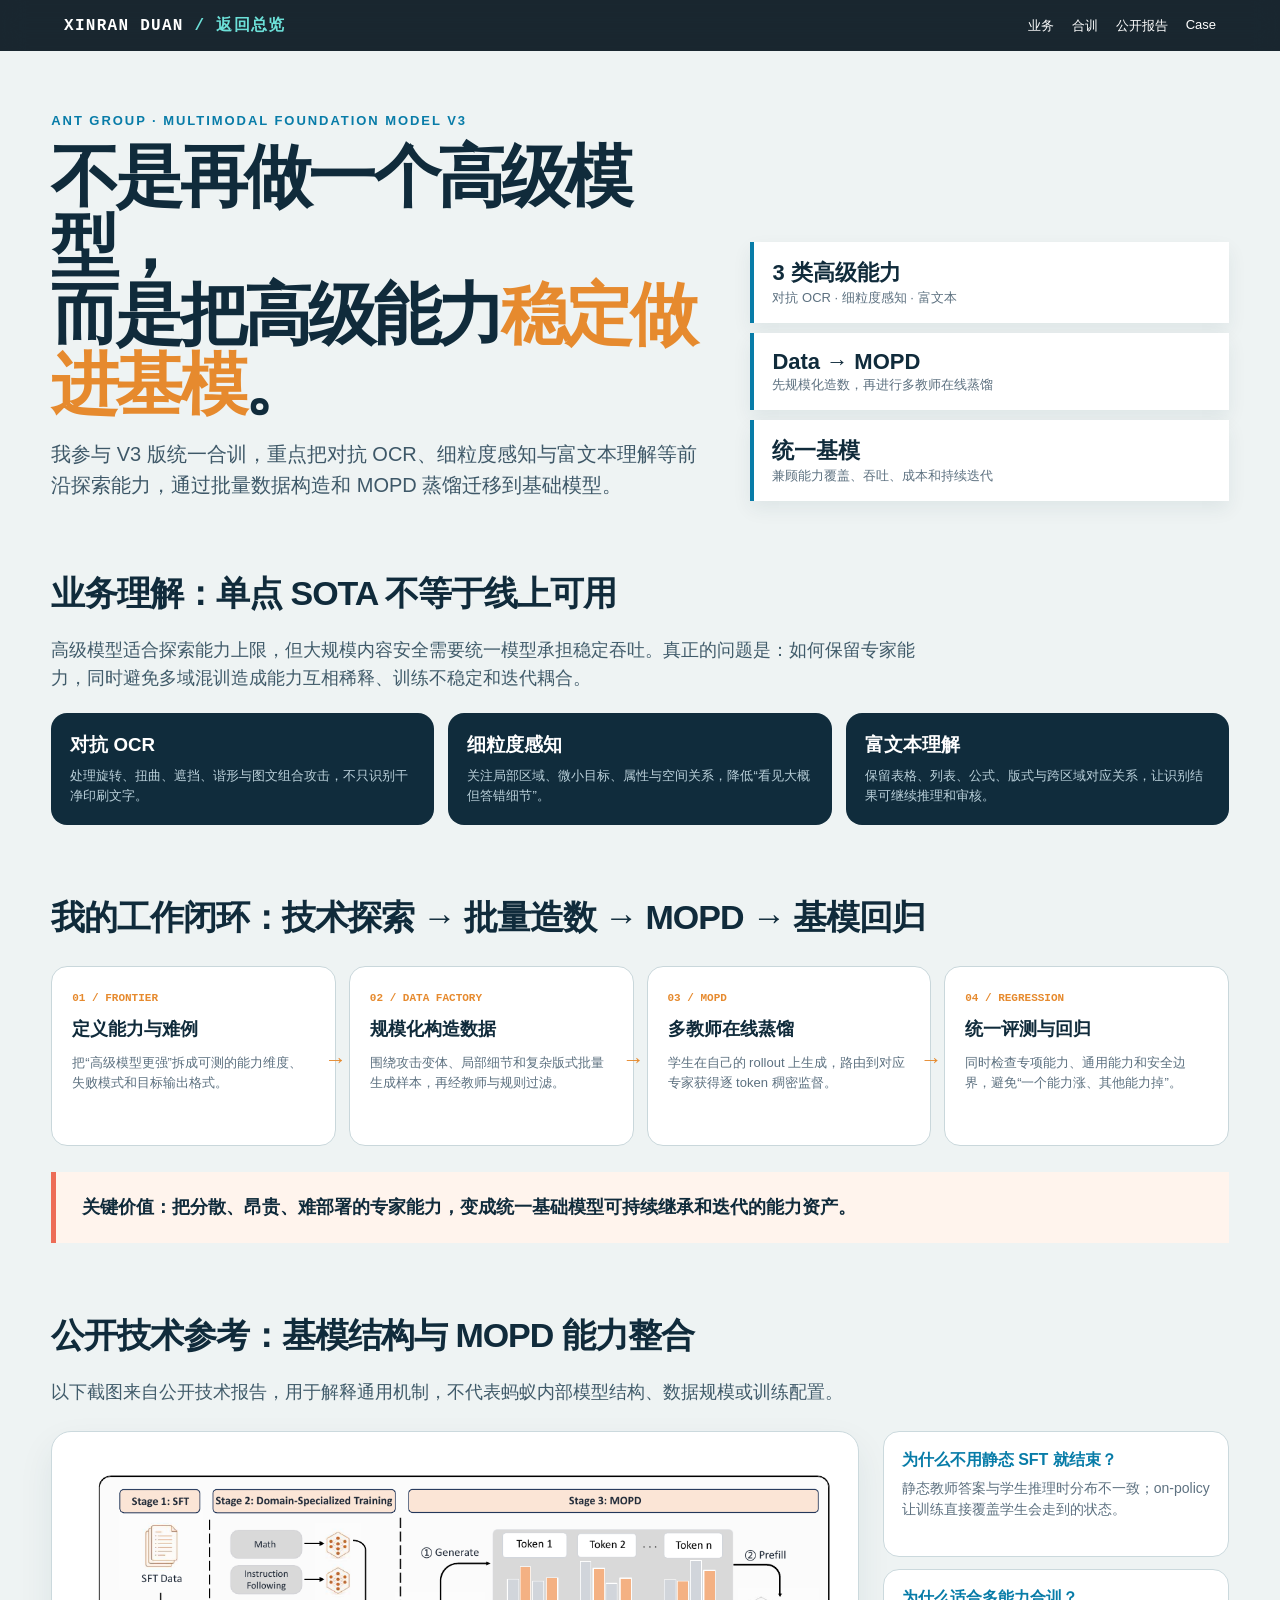
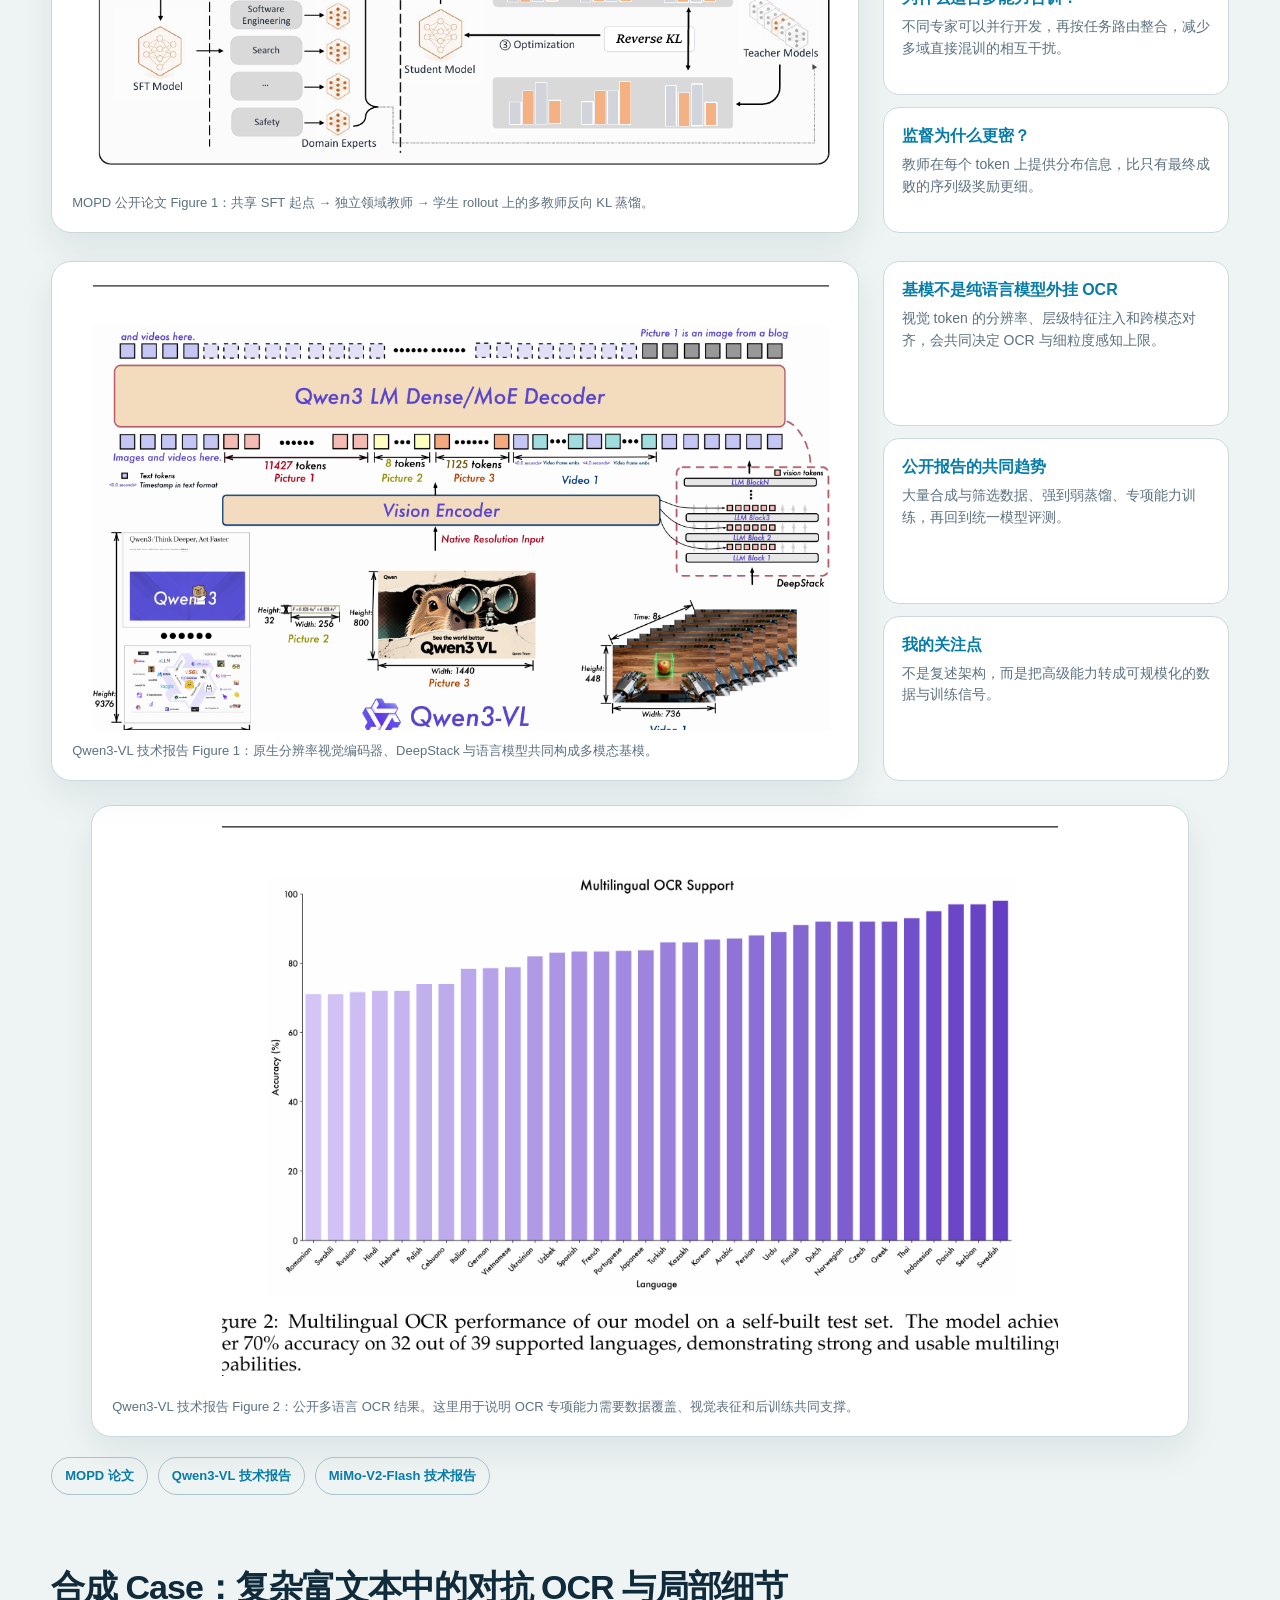
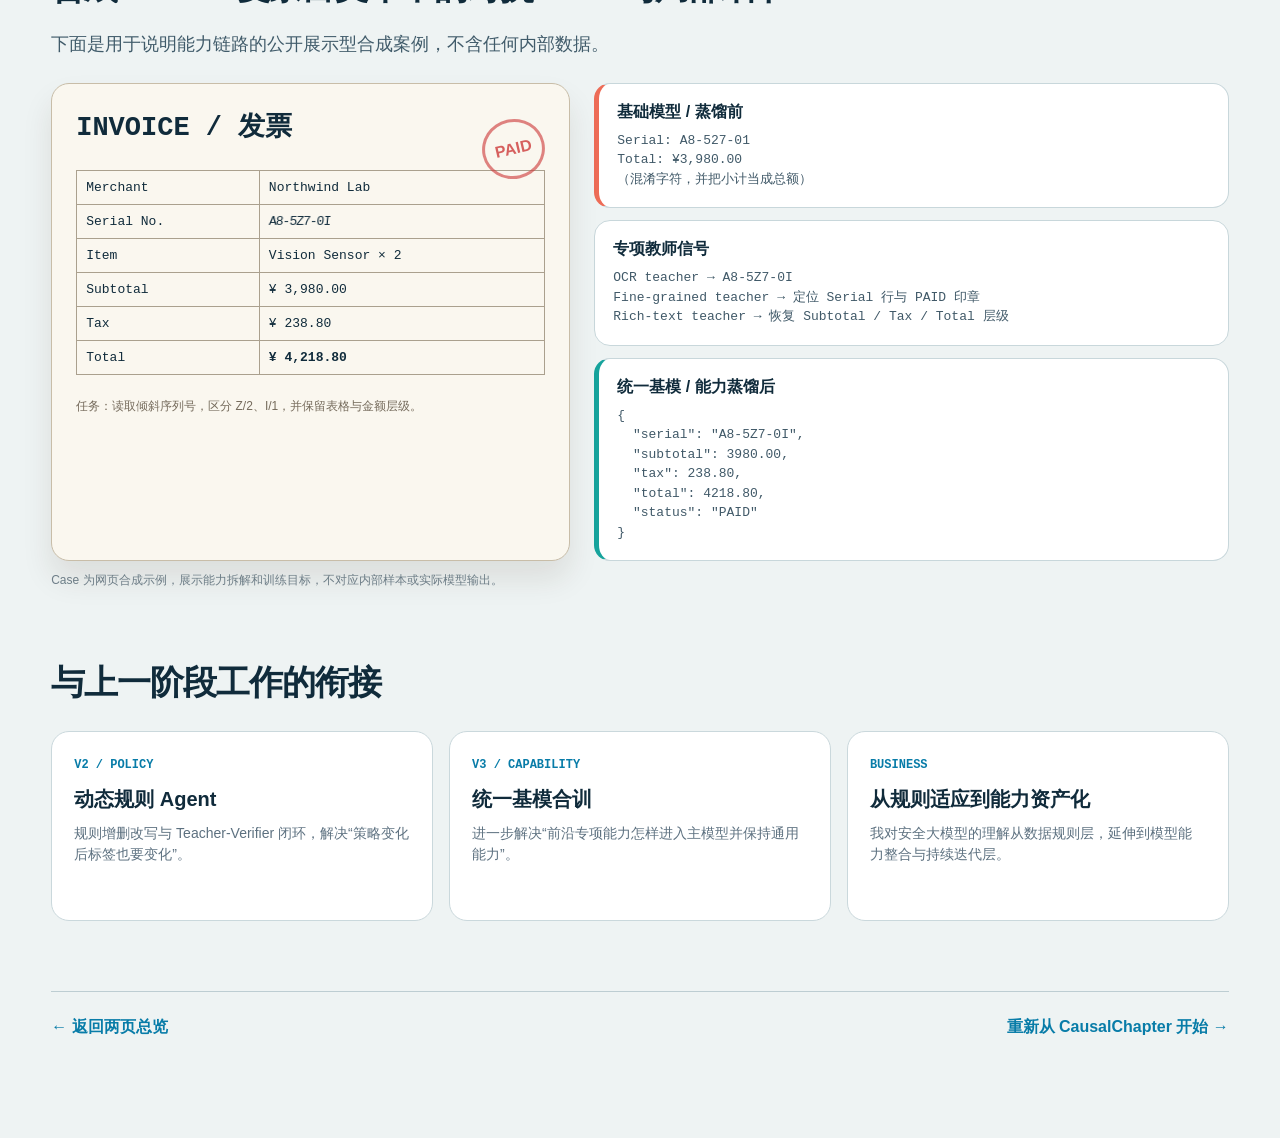
==== ant.html @ c416f7a5 "Update portfolio slides and project detail pages" ====
<!doctype html><html lang="zh-CN"><head><meta charset="utf-8"><meta name="viewport" content="width=device-width,initial-scale=1"><title>蚂蚁 V3 合训｜多模态能力蒸馏</title><meta name="description" content="蚂蚁 V3 多模态基模合训：对抗 OCR、细粒度感知和富文本能力的数据构建与 MOPD 蒸馏。"><link rel="stylesheet" href="styles.css"></head>
<body class="detail-page"><div class="progress" id="progress"></div><header class="detail-header"><a class="brand" href="index.html">XINRAN DUAN <span>/ 返回总览</span></a><nav><a href="#business">业务</a><a href="#pipeline">合训</a><a href="#reports">公开报告</a><a href="#case">Case</a></nav></header>
<main class="detail-main">
  <section class="detail-hero"><div><div class="kicker">ANT GROUP · MULTIMODAL FOUNDATION MODEL V3</div><h1>不是再做一个高级模型，<br>而是把高级能力<span style="color:var(--orange)">稳定做进基模</span>。</h1><p class="detail-lead">我参与 V3 版统一合训，重点把对抗 OCR、细粒度感知与富文本理解等前沿探索能力，通过批量数据构造和 MOPD 蒸馏迁移到基础模型。</p></div><div class="hero-facts"><div class="fact"><b>3 类高级能力</b><span>对抗 OCR · 细粒度感知 · 富文本</span></div><div class="fact"><b>Data → MOPD</b><span>先规模化造数，再进行多教师在线蒸馏</span></div><div class="fact"><b>统一基模</b><span>兼顾能力覆盖、吞吐、成本和持续迭代</span></div></div></section>
  <section class="detail-section" id="business"><h2>业务理解：单点 SOTA 不等于线上可用</h2><p class="intro">高级模型适合探索能力上限，但大规模内容安全需要统一模型承担稳定吞吐。真正的问题是：如何保留专家能力，同时避免多域混训造成能力互相稀释、训练不稳定和迭代耦合。</p><div class="capability-grid"><article class="capability"><h3>对抗 OCR</h3><p>处理旋转、扭曲、遮挡、谐形与图文组合攻击，不只识别干净印刷文字。</p></article><article class="capability"><h3>细粒度感知</h3><p>关注局部区域、微小目标、属性与空间关系，降低“看见大概但答错细节”。</p></article><article class="capability"><h3>富文本理解</h3><p>保留表格、列表、公式、版式与跨区域对应关系，让识别结果可继续推理和审核。</p></article></div></section>
  <section class="detail-section" id="pipeline"><h2>我的工作闭环：技术探索 → 批量造数 → MOPD → 基模回归</h2><div class="ant-flow"><article class="ant-stage"><span>01 / FRONTIER</span><h3>定义能力与难例</h3><p>把“高级模型更强”拆成可测的能力维度、失败模式和目标输出格式。</p></article><article class="ant-stage"><span>02 / DATA FACTORY</span><h3>规模化构造数据</h3><p>围绕攻击变体、局部细节和复杂版式批量生成样本，再经教师与规则过滤。</p></article><article class="ant-stage"><span>03 / MOPD</span><h3>多教师在线蒸馏</h3><p>学生在自己的 rollout 上生成，路由到对应专家获得逐 token 稠密监督。</p></article><article class="ant-stage"><span>04 / REGRESSION</span><h3>统一评测与回归</h3><p>同时检查专项能力、通用能力和安全边界，避免“一个能力涨、其他能力掉”。</p></article></div><div class="quote">关键价值：把分散、昂贵、难部署的专家能力，变成统一基础模型可持续继承和迭代的能力资产。</div></section>
  <section class="detail-section" id="reports"><h2>公开技术参考：基模结构与 MOPD 能力整合</h2><p class="intro">以下截图来自公开技术报告，用于解释通用机制，不代表蚂蚁内部模型结构、数据规模或训练配置。</p><div class="case-panel"><figure class="figure-panel"><img src="assets/reports/mopd-pipeline.png" alt="MOPD 三阶段能力整合流程"><figcaption>MOPD 公开论文 Figure 1：共享 SFT 起点 → 独立领域教师 → 学生 rollout 上的多教师反向 KL 蒸馏。</figcaption></figure><div class="case-notes"><div class="case-note"><b>为什么不用静态 SFT 就结束？</b><p>静态教师答案与学生推理时分布不一致；on-policy 让训练直接覆盖学生会走到的状态。</p></div><div class="case-note"><b>为什么适合多能力合训？</b><p>不同专家可以并行开发，再按任务路由整合，减少多域直接混训的相互干扰。</p></div><div class="case-note"><b>监督为什么更密？</b><p>教师在每个 token 上提供分布信息，比只有最终成败的序列级奖励更细。</p></div></div></div>
    <div class="case-panel" style="margin-top:28px"><figure class="figure-panel"><img src="assets/reports/qwen3vl-framework.png" alt="Qwen3-VL 公开技术报告框架图"><figcaption>Qwen3-VL 技术报告 Figure 1：原生分辨率视觉编码器、DeepStack 与语言模型共同构成多模态基模。</figcaption></figure><div class="case-notes"><div class="case-note"><b>基模不是纯语言模型外挂 OCR</b><p>视觉 token 的分辨率、层级特征注入和跨模态对齐，会共同决定 OCR 与细粒度感知上限。</p></div><div class="case-note"><b>公开报告的共同趋势</b><p>大量合成与筛选数据、强到弱蒸馏、专项能力训练，再回到统一模型评测。</p></div><div class="case-note"><b>我的关注点</b><p>不是复述架构，而是把高级能力转成可规模化的数据与训练信号。</p></div></div></div>
    <figure class="figure-panel"><img src="assets/reports/qwen3vl-ocr.png" alt="Qwen3-VL 多语言 OCR 公开评测图"><figcaption>Qwen3-VL 技术报告 Figure 2：公开多语言 OCR 结果。这里用于说明 OCR 专项能力需要数据覆盖、视觉表征和后训练共同支撑。</figcaption></figure>
    <div class="source-links"><a href="https://arxiv.org/abs/2606.30406" target="_blank">MOPD 论文</a><a href="https://arxiv.org/abs/2511.21631" target="_blank">Qwen3-VL 技术报告</a><a href="https://arxiv.org/abs/2601.02780" target="_blank">MiMo-V2-Flash 技术报告</a></div>
  </section>
  <section class="detail-section" id="case"><h2>合成 Case：复杂富文本中的对抗 OCR 与局部细节</h2><p class="intro">下面是用于说明能力链路的公开展示型合成案例，不含任何内部数据。</p><div class="synthetic-case"><div class="mock-doc"><div class="stamp">PAID</div><h3>INVOICE / 发票</h3><table><tr><td>Merchant</td><td>Northwind Lab</td></tr><tr><td>Serial No.</td><td><span class="adversarial-text">A8-5Z7-0I</span></td></tr><tr><td>Item</td><td>Vision Sensor × 2</td></tr><tr><td>Subtotal</td><td>¥ 3,980.00</td></tr><tr><td>Tax</td><td>¥ 238.80</td></tr><tr><td>Total</td><td><b>¥ 4,218.80</b></td></tr></table><p style="margin-top:22px;font-size:12px;color:#756b5c">任务：读取倾斜序列号，区分 Z/2、I/1，并保留表格与金额层级。</p></div><div class="case-output"><div class="output-card bad"><b>基础模型 / 蒸馏前</b><code>Serial: A8-527-01
Total: ¥3,980.00
（混淆字符，并把小计当成总额）</code></div><div class="output-card"><b>专项教师信号</b><code>OCR teacher → A8-5Z7-0I
Fine-grained teacher → 定位 Serial 行与 PAID 印章
Rich-text teacher → 恢复 Subtotal / Tax / Total 层级</code></div><div class="output-card good"><b>统一基模 / 能力蒸馏后</b><code>{
  "serial": "A8-5Z7-0I",
  "subtotal": 3980.00,
  "tax": 238.80,
  "total": 4218.80,
  "status": "PAID"
}</code></div></div></div><p class="disclaimer">Case 为网页合成示例，展示能力拆解和训练目标，不对应内部样本或实际模型输出。</p></section>
  <section class="detail-section"><h2>与上一阶段工作的衔接</h2><div class="logic-grid"><article class="logic-card"><span>V2 / POLICY</span><h3>动态规则 Agent</h3><p>规则增删改写与 Teacher-Verifier 闭环，解决“策略变化后标签也要变化”。</p></article><article class="logic-card"><span>V3 / CAPABILITY</span><h3>统一基模合训</h3><p>进一步解决“前沿专项能力怎样进入主模型并保持通用能力”。</p></article><article class="logic-card"><span>BUSINESS</span><h3>从规则适应到能力资产化</h3><p>我对安全大模型的理解从数据规则层，延伸到模型能力整合与持续迭代层。</p></article></div></section>
  <div class="next-page"><a href="index.html#work">← 返回两页总览</a><a href="emnlp.html">重新从 CausalChapter 开始 →</a></div>
</main><script src="site.js"></script></body></html>
---- styles.css ----
:root{--bg:#07151f;--paper:#f6f8f7;--ink:#102b3b;--muted:#5d7180;--line:#ccd8dc;--blue:#087ca8;--teal:#16a39c;--orange:#e68a2e;--coral:#ed6c57;--shadow:0 28px 80px rgba(0,22,34,.24);--ease:cubic-bezier(.2,.75,.2,1)}
*{box-sizing:border-box}html{scroll-behavior:smooth}body{margin:0;background:var(--bg);color:var(--ink);font-family:Inter,"PingFang SC","Microsoft YaHei",Arial,sans-serif}a{color:inherit;text-decoration:none}p{margin:0;line-height:1.55}b,strong{font-weight:800}.progress{position:fixed;left:0;top:0;height:4px;background:linear-gradient(90deg,var(--blue),#5fe3d9);z-index:50;width:0}.quick-nav{position:fixed;right:20px;top:50%;transform:translateY(-50%);z-index:20;display:grid;gap:8px}.quick-nav a{display:grid;place-items:center;width:34px;height:34px;border-radius:50%;background:#123446;color:#a9c4d0;font:700 11px ui-monospace,monospace}.quick-nav a:hover{background:var(--teal);color:white}
.overview-slide{min-height:100vh;display:grid;place-items:center;padding:3vh 3vw;scroll-snap-align:start;background:linear-gradient(135deg,#edf3f4,#f8faf9)}.overview-page{scroll-snap-type:y mandatory}.overview-slide:nth-child(2){background:linear-gradient(135deg,#f8faf9,#eaf2f3)}.frame{position:relative;width:min(94vw,1560px);min-height:min(92vh,900px);background:rgba(255,255,255,.93);border:1px solid #c8d6da;border-radius:26px;box-shadow:var(--shadow);padding:clamp(28px,3.5vw,58px);overflow:hidden}.frame::after{content:"";position:absolute;inset:0;pointer-events:none;background-image:linear-gradient(rgba(8,124,168,.028) 1px,transparent 1px),linear-gradient(90deg,rgba(8,124,168,.028) 1px,transparent 1px);background-size:30px 30px}.frame>*{position:relative;z-index:1}.topbar{display:flex;align-items:flex-start;justify-content:space-between;gap:24px}.brand{font:850 16px ui-monospace,monospace;letter-spacing:.08em}.brand span{color:var(--blue)}.toplinks{display:flex;gap:22px;font-weight:750;color:var(--muted)}.toplinks a:hover{color:var(--coral)}.kicker{color:var(--blue);font-weight:850;font-size:13px;letter-spacing:.15em}.profile-grid{display:grid;grid-template-columns:1fr 330px;gap:62px;align-items:center;margin-top:34px}.profile-main h1{font-size:clamp(48px,5.1vw,82px);line-height:1.02;letter-spacing:-.055em;margin:13px 0 18px}.profile-main h1 span{color:var(--blue)}.hero-copy{max-width:940px;color:#385569;font-size:clamp(17px,1.3vw,22px)}.identity-card{display:grid;grid-template-columns:128px 1fr;gap:20px;align-items:center;padding:18px;border:1px solid #b9ccd4;border-radius:22px;background:rgba(241,247,247,.8);transition:.3s var(--ease)}.identity-card:hover{transform:translateY(-7px);box-shadow:0 20px 36px rgba(12,60,80,.13)}.identity-card img{width:128px;height:156px;object-fit:cover;border-radius:16px}.identity-card h2{font-size:27px;margin:0 0 8px}.identity-card p{color:#486273}.status{display:inline-block;margin-top:12px;color:var(--blue);font-size:13px;font-weight:800}.metric-strip{display:flex;gap:14px;margin-top:25px}.metric-strip div{min-width:180px;padding:12px 16px;border-left:4px solid var(--blue);background:#edf5f6}.metric-strip strong{display:block;font-size:19px}.metric-strip span{font-size:12px;color:var(--muted)}
.resume-grid{display:grid;grid-template-columns:.8fr 1.2fr;gap:34px;margin-top:30px}.resume-block{border-top:1px solid var(--line);padding-top:15px}.section-label{color:var(--blue);font-size:13px;font-weight:850;letter-spacing:.12em;margin-bottom:10px}.edu-row{display:grid;grid-template-columns:1.1fr 1.7fr auto;gap:10px;padding:8px 0;border-bottom:1px solid #e2e9eb;font-size:14px}.edu-row span{color:var(--muted)}.edu-row time{color:#71848f}.focus-tags{display:flex;flex-wrap:wrap;gap:7px;margin-top:12px}.focus-tags span{font-size:12px;font-weight:750;border:1px solid #b9cdd3;border-radius:999px;padding:6px 9px;color:#365a6c}.timeline{display:grid;grid-template-columns:repeat(4,1fr);gap:10px}.timeline article{position:relative;padding:13px;border:1px solid #d4dfe2;border-radius:14px;background:#fafcfc;transition:.28s var(--ease)}.timeline article:hover,.timeline article.active{transform:translateY(-5px);border-color:var(--teal);box-shadow:0 12px 24px rgba(18,74,88,.1)}.timeline time{display:block;color:var(--blue);font:750 11px ui-monospace,monospace;margin-bottom:7px}.timeline b{display:block;font-size:14px;margin-bottom:6px}.timeline p{font-size:12px;color:var(--muted)}.slide-tip{position:absolute;bottom:20px;right:34px;color:#71848f;font-size:12px}.page-title{font-size:clamp(32px,3vw,50px);margin:8px 0 0;letter-spacing:-.04em}.page-no{font:800 13px ui-monospace,monospace;color:#7b8d97}
.project-gateway{display:grid;grid-template-columns:repeat(3,1fr);gap:18px;margin-top:25px}.gateway-card{min-height:390px;border:1px solid #bdcdd3;border-radius:20px;padding:22px;background:rgba(250,252,252,.88);position:relative;transition:.3s var(--ease);overflow:hidden}.gateway-card::before{content:"";position:absolute;left:0;top:0;width:100%;height:6px;background:var(--blue)}.gateway-card.iclr::before{background:var(--teal)}.gateway-card.ant::before{background:var(--orange)}.gateway-card:hover{transform:translateY(-9px);box-shadow:0 20px 40px rgba(14,57,76,.15);background:white}.gateway-top{display:flex;justify-content:space-between;gap:15px;font-size:12px;color:var(--muted)}.gateway-top strong{color:var(--blue)}.gateway-card h3{font-size:26px;line-height:1.12;margin:24px 0 17px}.gateway-card dl{margin:0}.gateway-card dt{float:left;width:70px;font-weight:850;color:var(--blue);font-size:13px}.gateway-card dd{margin:0 0 13px 76px;font-size:14px;line-height:1.48;color:#405969}.gateway-card dd b{color:var(--ink)}.open-detail{position:absolute;left:22px;bottom:20px;font-size:13px;font-weight:800;color:var(--coral)}.resume-bottom{display:grid;grid-template-columns:1.2fr .8fr;gap:28px;margin-top:21px;padding-top:15px;border-top:1px solid var(--line)}.paper-rows{display:grid;grid-template-columns:1fr 1fr;gap:6px 16px}.paper-rows a,.paper-rows>span{display:flex;gap:9px;font-size:12px;padding-bottom:5px;border-bottom:1px solid #e2e8ea}.paper-rows b{color:var(--blue);white-space:nowrap}.paper-rows span{color:var(--muted)}.compact-line{font-size:12px;color:var(--muted);margin-bottom:7px}.compact-line b{color:var(--ink);display:inline-block;width:42px}
.detail-page{background:#eef3f3}.detail-header{position:sticky;top:0;z-index:30;display:flex;justify-content:space-between;align-items:center;padding:15px 5vw;background:rgba(7,21,31,.92);backdrop-filter:blur(12px);color:white}.detail-header .brand span{color:#6ce0d8}.detail-header nav{display:flex;gap:18px;font-size:13px}.detail-header nav a:hover{color:#6ce0d8}.detail-main{width:min(1180px,92vw);margin:0 auto;padding:62px 0 100px}.detail-hero{display:grid;grid-template-columns:1.15fr .85fr;gap:52px;align-items:end}.detail-hero h1{font-size:clamp(43px,5.3vw,76px);line-height:1.02;letter-spacing:-.055em;margin:14px 0 20px}.detail-lead{font-size:20px;color:#3e5868}.hero-facts{display:grid;gap:10px}.fact{padding:16px 18px;border-left:4px solid var(--blue);background:white;box-shadow:0 8px 18px rgba(20,61,76,.07)}.fact b{display:block;font-size:22px}.fact span{font-size:13px;color:var(--muted)}.detail-section{margin-top:70px}.detail-section h2{font-size:34px;letter-spacing:-.03em;margin:0 0 20px}.detail-section>.intro{font-size:18px;color:#405b6a;max-width:880px}.logic-grid{display:grid;grid-template-columns:repeat(3,1fr);gap:16px;margin-top:25px}.logic-card{background:white;border:1px solid #cad8dc;border-radius:18px;padding:22px;min-height:190px}.logic-card span{font:800 12px ui-monospace,monospace;color:var(--blue)}.logic-card h3{font-size:20px;margin:14px 0 10px}.logic-card p{font-size:14px;color:var(--muted)}.figure-panel{margin-top:24px;background:white;border:1px solid #cbd9dd;border-radius:20px;padding:20px;box-shadow:0 15px 35px rgba(15,58,75,.08)}.figure-panel img{display:block;width:100%;max-height:560px;object-fit:contain}.figure-panel figcaption{margin-top:12px;font-size:13px;color:var(--muted)}.case-panel{display:grid;grid-template-columns:1.4fr .6fr;gap:24px;margin-top:24px}.case-panel .figure-panel{margin:0}.case-notes{display:grid;gap:12px}.case-note{padding:18px;border-radius:16px;background:white;border:1px solid #cbd9dd}.case-note b{display:block;margin-bottom:7px;color:var(--blue)}.case-note p{font-size:14px;color:var(--muted)}.quote{margin-top:26px;padding:22px 26px;border-left:5px solid var(--coral);background:#fff4ed;font-size:18px;font-weight:750;line-height:1.5}.source-links{display:flex;flex-wrap:wrap;gap:10px;margin-top:20px}.source-links a{padding:9px 13px;border:1px solid #a9c2cc;border-radius:999px;color:var(--blue);font-size:13px;font-weight:800}.source-links a:hover{background:var(--blue);color:white}.next-page{display:flex;justify-content:space-between;gap:20px;margin-top:70px;padding-top:25px;border-top:1px solid #bdcdd2;font-weight:800;color:var(--blue)}
.ant-flow{display:grid;grid-template-columns:repeat(4,1fr);gap:13px;margin-top:25px}.ant-stage{position:relative;padding:20px;background:white;border:1px solid #c9d7db;border-radius:16px;min-height:180px}.ant-stage:not(:last-child)::after{content:"→";position:absolute;right:-12px;top:45%;z-index:2;color:var(--orange);font-size:22px}.ant-stage span{font:800 11px ui-monospace,monospace;color:var(--orange)}.ant-stage h3{font-size:18px;margin:12px 0}.ant-stage p{font-size:13px;color:var(--muted)}.capability-grid{display:grid;grid-template-columns:repeat(3,1fr);gap:14px;margin-top:20px}.capability{padding:19px;border-radius:16px;background:#102c3c;color:white}.capability h3{margin:0 0 8px}.capability p{font-size:13px;color:#bad0da}.synthetic-case{display:grid;grid-template-columns:.9fr 1.1fr;gap:24px;margin-top:24px}.mock-doc{background:#faf7ef;border:1px solid #c8bda8;border-radius:18px;padding:24px;min-height:360px;position:relative;box-shadow:0 18px 30px rgba(59,43,24,.1)}.mock-doc .stamp{position:absolute;right:24px;top:35px;border:3px solid rgba(205,58,58,.62);color:rgba(205,58,58,.8);border-radius:50%;padding:18px 10px;transform:rotate(-13deg);font-weight:900}.mock-doc h3{font:900 27px ui-monospace,monospace;margin:0 0 26px}.mock-doc table{width:100%;border-collapse:collapse;font:13px ui-monospace,monospace}.mock-doc td{border:1px solid #aaa08e;padding:9px}.adversarial-text{display:inline-block;letter-spacing:-1px;filter:blur(.25px);transform:skew(-6deg)}.case-output{display:grid;gap:12px}.output-card{padding:18px;border-radius:16px;background:white;border:1px solid #c8d7db}.output-card.bad{border-left:5px solid var(--coral)}.output-card.good{border-left:5px solid var(--teal)}.output-card b{display:block;margin-bottom:8px}.output-card code{display:block;white-space:pre-wrap;color:#405968;font:13px/1.5 ui-monospace,monospace}.disclaimer{font-size:12px;color:#70828d;margin-top:10px}
@media(max-width:1000px){.overview-page{scroll-snap-type:none}.overview-slide{padding:16px}.frame{min-height:auto}.profile-grid,.resume-grid,.resume-bottom,.detail-hero,.case-panel,.synthetic-case{grid-template-columns:1fr}.identity-card{display:none}.timeline,.project-gateway,.logic-grid,.ant-flow,.capability-grid{grid-template-columns:1fr 1fr}.gateway-card{min-height:360px}.slide-tip,.quick-nav{display:none}.detail-main{padding-top:40px}}
@media(max-width:650px){.frame{padding:24px;border-radius:16px}.profile-main h1{font-size:44px}.metric-strip{display:grid}.metric-strip div{min-width:0}.edu-row{grid-template-columns:1fr}.timeline,.project-gateway,.logic-grid,.ant-flow,.capability-grid,.paper-rows{grid-template-columns:1fr}.toplinks{display:none}.gateway-card{min-height:400px}.detail-header nav{display:none}.detail-main{width:90vw}.ant-stage:not(:last-child)::after{display:none}}
@media(prefers-reduced-motion:reduce){*{scroll-behavior:auto!important;transition:none!important}}
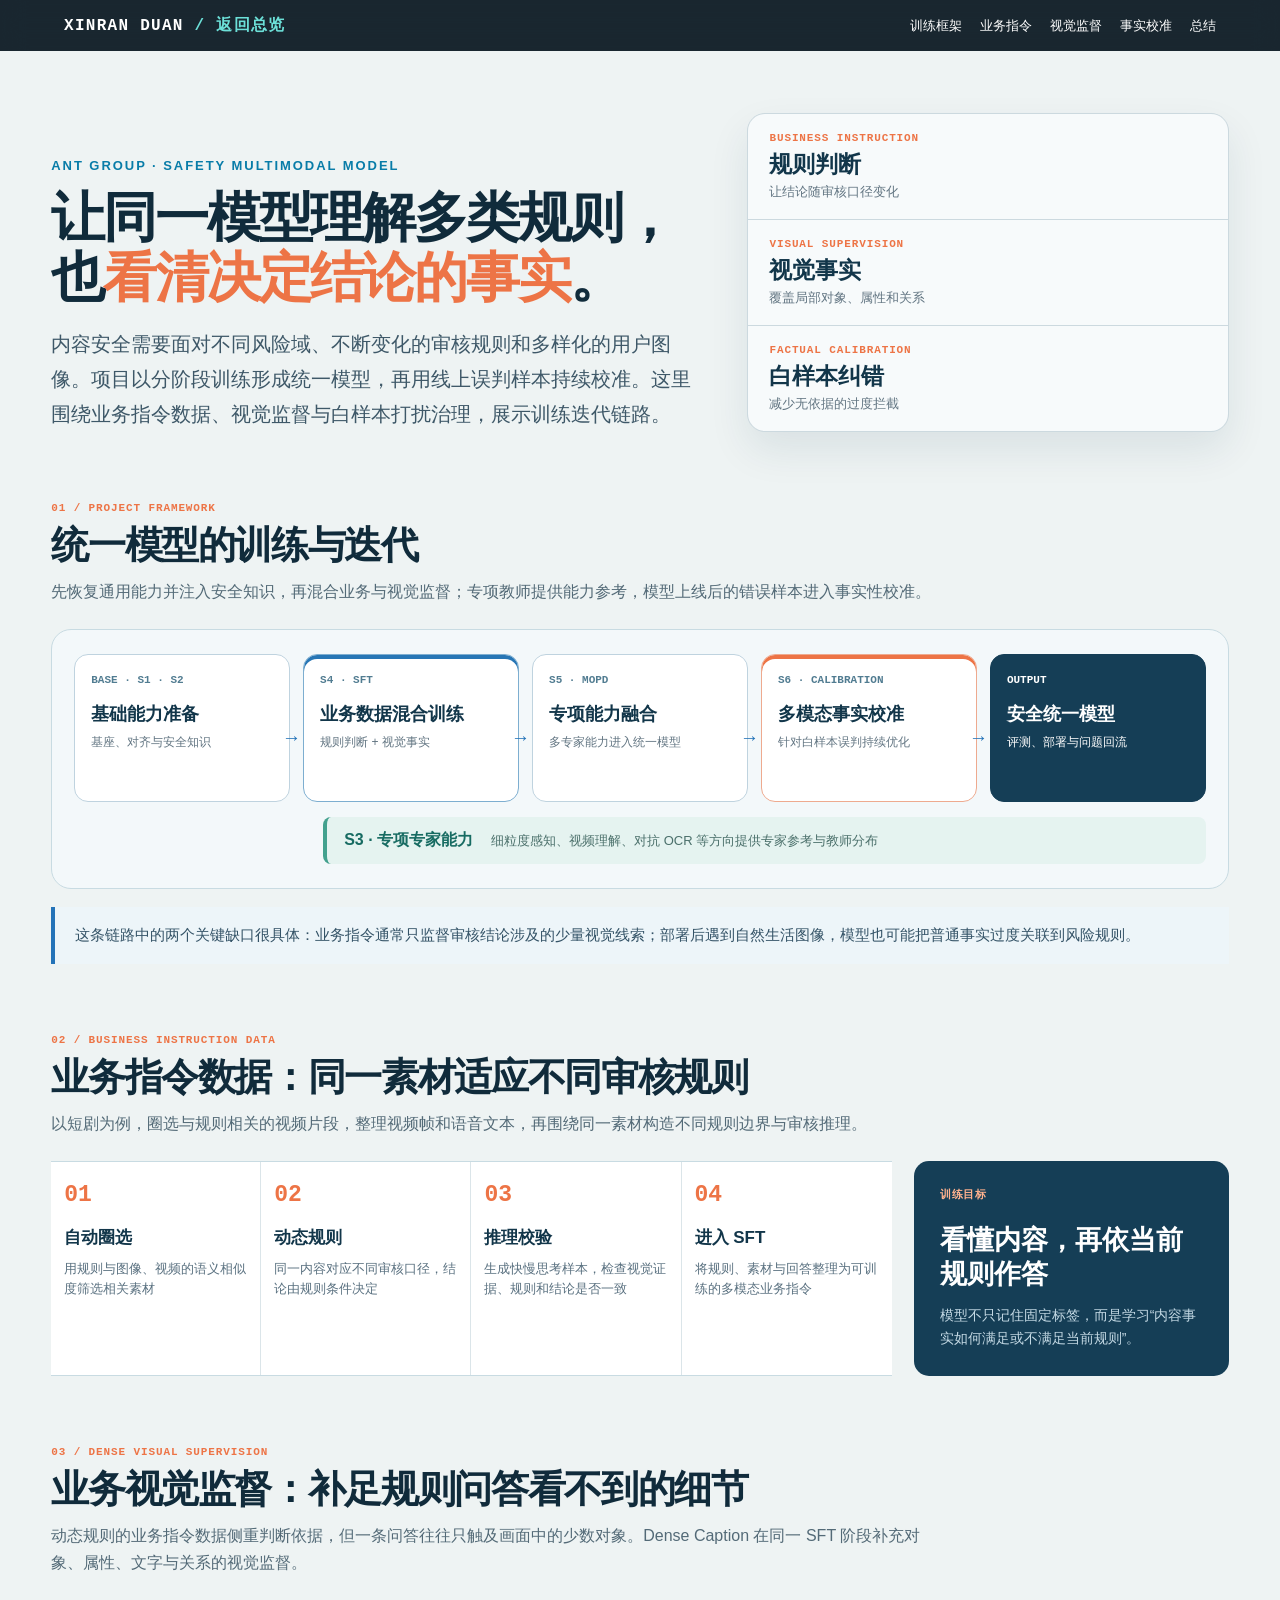
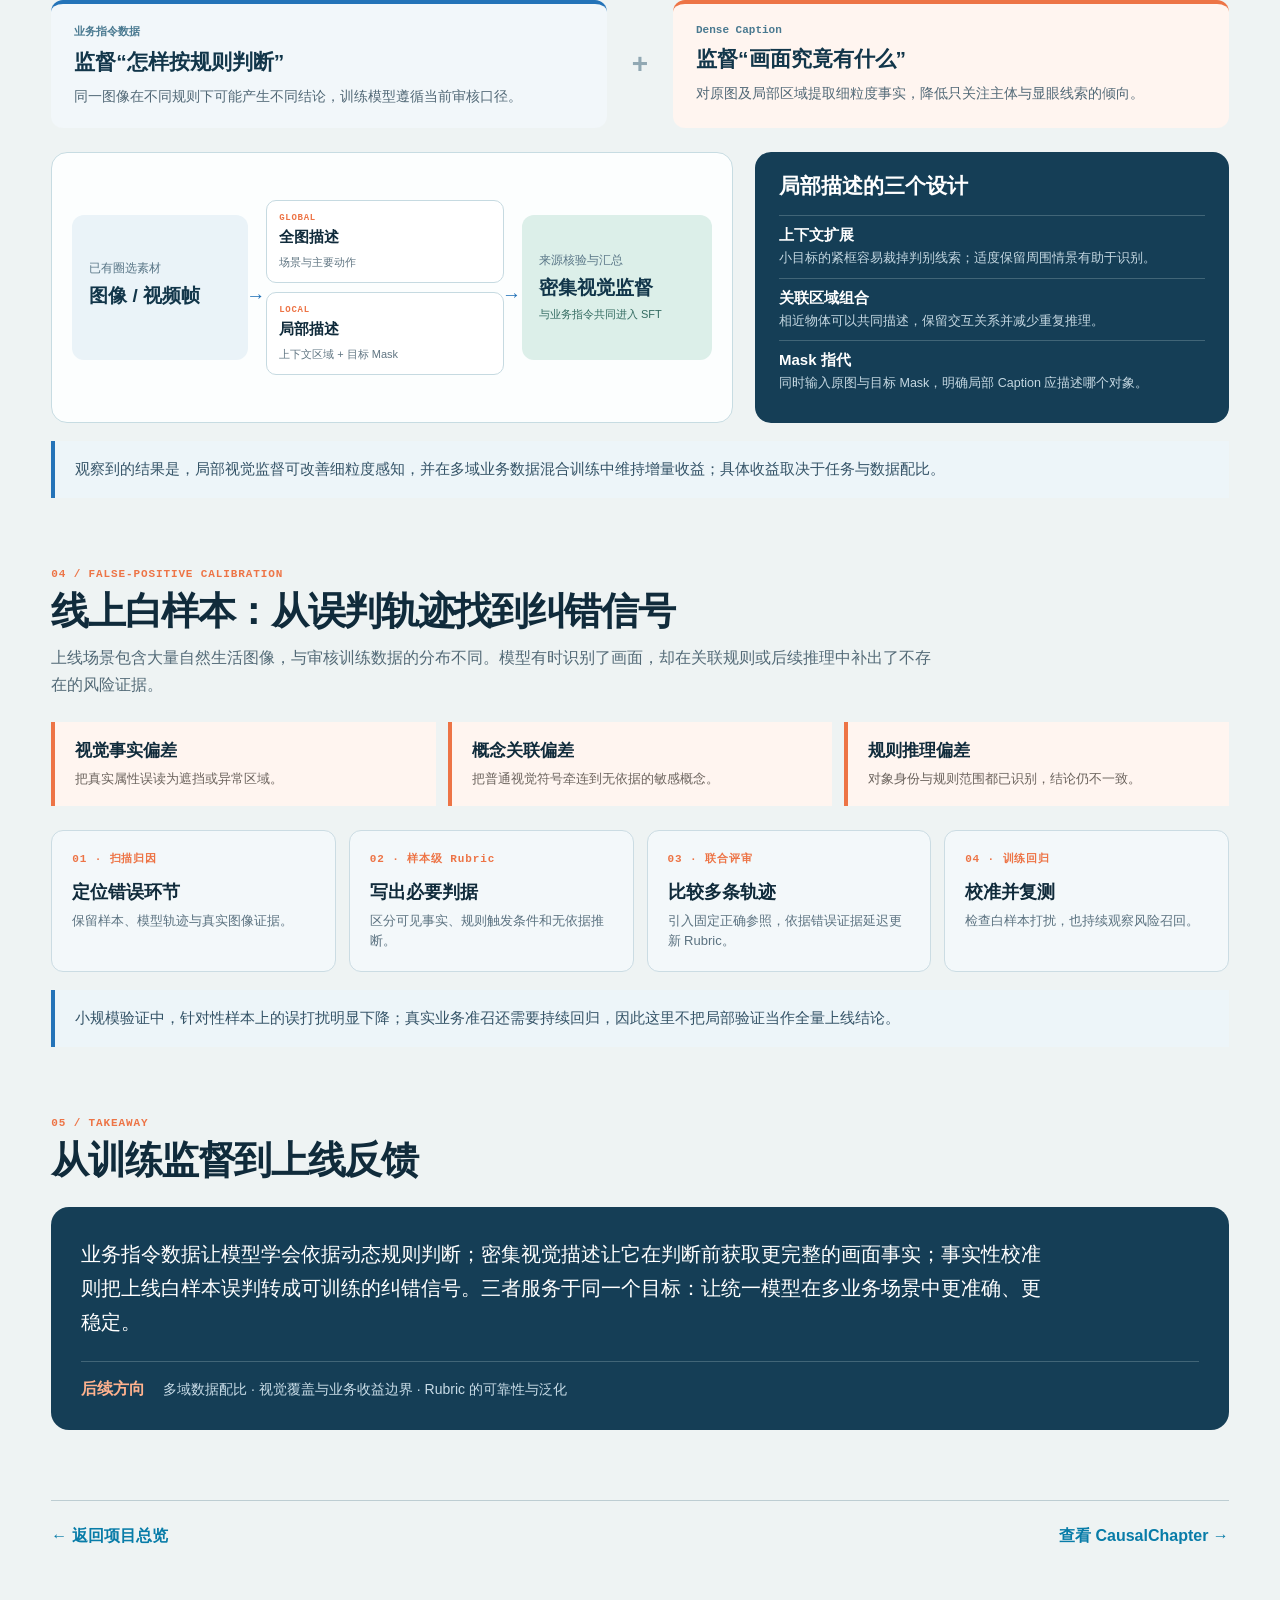
==== commit bb4bbf1f: "Refresh safety multimodal project showcase" ====
--- a/ant.html
+++ b/ant.html
@@ -1,25 +1,41 @@
-<!doctype html><html lang="zh-CN"><head><meta charset="utf-8"><meta name="viewport" content="width=device-width,initial-scale=1"><title>蚂蚁 V3 合训｜多模态能力蒸馏</title><meta name="description" content="蚂蚁 V3 多模态基模合训：对抗 OCR、细粒度感知和富文本能力的数据构建与 MOPD 蒸馏。"><link rel="stylesheet" href="styles.css"></head>
-<body class="detail-page"><div class="progress" id="progress"></div><header class="detail-header"><a class="brand" href="index.html">XINRAN DUAN <span>/ 返回总览</span></a><nav><a href="#business">业务</a><a href="#pipeline">合训</a><a href="#reports">公开报告</a><a href="#case">Case</a></nav></header>
-<main class="detail-main">
-  <section class="detail-hero"><div><div class="kicker">ANT GROUP · MULTIMODAL FOUNDATION MODEL V3</div><h1>不是再做一个高级模型，<br>而是把高级能力<span style="color:var(--orange)">稳定做进基模</span>。</h1><p class="detail-lead">我参与 V3 版统一合训，重点把对抗 OCR、细粒度感知与富文本理解等前沿探索能力，通过批量数据构造和 MOPD 蒸馏迁移到基础模型。</p></div><div class="hero-facts"><div class="fact"><b>3 类高级能力</b><span>对抗 OCR · 细粒度感知 · 富文本</span></div><div class="fact"><b>Data → MOPD</b><span>先规模化造数，再进行多教师在线蒸馏</span></div><div class="fact"><b>统一基模</b><span>兼顾能力覆盖、吞吐、成本和持续迭代</span></div></div></section>
-  <section class="detail-section" id="business"><h2>业务理解：单点 SOTA 不等于线上可用</h2><p class="intro">高级模型适合探索能力上限，但大规模内容安全需要统一模型承担稳定吞吐。真正的问题是：如何保留专家能力，同时避免多域混训造成能力互相稀释、训练不稳定和迭代耦合。</p><div class="capability-grid"><article class="capability"><h3>对抗 OCR</h3><p>处理旋转、扭曲、遮挡、谐形与图文组合攻击，不只识别干净印刷文字。</p></article><article class="capability"><h3>细粒度感知</h3><p>关注局部区域、微小目标、属性与空间关系，降低“看见大概但答错细节”。</p></article><article class="capability"><h3>富文本理解</h3><p>保留表格、列表、公式、版式与跨区域对应关系，让识别结果可继续推理和审核。</p></article></div></section>
-  <section class="detail-section" id="pipeline"><h2>我的工作闭环：技术探索 → 批量造数 → MOPD → 基模回归</h2><div class="ant-flow"><article class="ant-stage"><span>01 / FRONTIER</span><h3>定义能力与难例</h3><p>把“高级模型更强”拆成可测的能力维度、失败模式和目标输出格式。</p></article><article class="ant-stage"><span>02 / DATA FACTORY</span><h3>规模化构造数据</h3><p>围绕攻击变体、局部细节和复杂版式批量生成样本，再经教师与规则过滤。</p></article><article class="ant-stage"><span>03 / MOPD</span><h3>多教师在线蒸馏</h3><p>学生在自己的 rollout 上生成，路由到对应专家获得逐 token 稠密监督。</p></article><article class="ant-stage"><span>04 / REGRESSION</span><h3>统一评测与回归</h3><p>同时检查专项能力、通用能力和安全边界，避免“一个能力涨、其他能力掉”。</p></article></div><div class="quote">关键价值：把分散、昂贵、难部署的专家能力，变成统一基础模型可持续继承和迭代的能力资产。</div></section>
-  <section class="detail-section" id="reports"><h2>公开技术参考：基模结构与 MOPD 能力整合</h2><p class="intro">以下截图来自公开技术报告，用于解释通用机制，不代表蚂蚁内部模型结构、数据规模或训练配置。</p><div class="case-panel"><figure class="figure-panel"><img src="assets/reports/mopd-pipeline.png" alt="MOPD 三阶段能力整合流程"><figcaption>MOPD 公开论文 Figure 1：共享 SFT 起点 → 独立领域教师 → 学生 rollout 上的多教师反向 KL 蒸馏。</figcaption></figure><div class="case-notes"><div class="case-note"><b>为什么不用静态 SFT 就结束？</b><p>静态教师答案与学生推理时分布不一致；on-policy 让训练直接覆盖学生会走到的状态。</p></div><div class="case-note"><b>为什么适合多能力合训？</b><p>不同专家可以并行开发，再按任务路由整合，减少多域直接混训的相互干扰。</p></div><div class="case-note"><b>监督为什么更密？</b><p>教师在每个 token 上提供分布信息，比只有最终成败的序列级奖励更细。</p></div></div></div>
-    <div class="case-panel" style="margin-top:28px"><figure class="figure-panel"><img src="assets/reports/qwen3vl-framework.png" alt="Qwen3-VL 公开技术报告框架图"><figcaption>Qwen3-VL 技术报告 Figure 1：原生分辨率视觉编码器、DeepStack 与语言模型共同构成多模态基模。</figcaption></figure><div class="case-notes"><div class="case-note"><b>基模不是纯语言模型外挂 OCR</b><p>视觉 token 的分辨率、层级特征注入和跨模态对齐，会共同决定 OCR 与细粒度感知上限。</p></div><div class="case-note"><b>公开报告的共同趋势</b><p>大量合成与筛选数据、强到弱蒸馏、专项能力训练，再回到统一模型评测。</p></div><div class="case-note"><b>我的关注点</b><p>不是复述架构，而是把高级能力转成可规模化的数据与训练信号。</p></div></div></div>
-    <figure class="figure-panel"><img src="assets/reports/qwen3vl-ocr.png" alt="Qwen3-VL 多语言 OCR 公开评测图"><figcaption>Qwen3-VL 技术报告 Figure 2：公开多语言 OCR 结果。这里用于说明 OCR 专项能力需要数据覆盖、视觉表征和后训练共同支撑。</figcaption></figure>
-    <div class="source-links"><a href="https://arxiv.org/abs/2606.30406" target="_blank">MOPD 论文</a><a href="https://arxiv.org/abs/2511.21631" target="_blank">Qwen3-VL 技术报告</a><a href="https://arxiv.org/abs/2601.02780" target="_blank">MiMo-V2-Flash 技术报告</a></div>
-  </section>
-  <section class="detail-section" id="case"><h2>合成 Case：复杂富文本中的对抗 OCR 与局部细节</h2><p class="intro">下面是用于说明能力链路的公开展示型合成案例，不含任何内部数据。</p><div class="synthetic-case"><div class="mock-doc"><div class="stamp">PAID</div><h3>INVOICE / 发票</h3><table><tr><td>Merchant</td><td>Northwind Lab</td></tr><tr><td>Serial No.</td><td><span class="adversarial-text">A8-5Z7-0I</span></td></tr><tr><td>Item</td><td>Vision Sensor × 2</td></tr><tr><td>Subtotal</td><td>¥ 3,980.00</td></tr><tr><td>Tax</td><td>¥ 238.80</td></tr><tr><td>Total</td><td><b>¥ 4,218.80</b></td></tr></table><p style="margin-top:22px;font-size:12px;color:#756b5c">任务：读取倾斜序列号，区分 Z/2、I/1，并保留表格与金额层级。</p></div><div class="case-output"><div class="output-card bad"><b>基础模型 / 蒸馏前</b><code>Serial: A8-527-01
-Total: ¥3,980.00
-（混淆字符，并把小计当成总额）</code></div><div class="output-card"><b>专项教师信号</b><code>OCR teacher → A8-5Z7-0I
-Fine-grained teacher → 定位 Serial 行与 PAID 印章
-Rich-text teacher → 恢复 Subtotal / Tax / Total 层级</code></div><div class="output-card good"><b>统一基模 / 能力蒸馏后</b><code>{
-  "serial": "A8-5Z7-0I",
-  "subtotal": 3980.00,
-  "tax": 238.80,
-  "total": 4218.80,
-  "status": "PAID"
-}</code></div></div></div><p class="disclaimer">Case 为网页合成示例，展示能力拆解和训练目标，不对应内部样本或实际模型输出。</p></section>
-  <section class="detail-section"><h2>与上一阶段工作的衔接</h2><div class="logic-grid"><article class="logic-card"><span>V2 / POLICY</span><h3>动态规则 Agent</h3><p>规则增删改写与 Teacher-Verifier 闭环，解决“策略变化后标签也要变化”。</p></article><article class="logic-card"><span>V3 / CAPABILITY</span><h3>统一基模合训</h3><p>进一步解决“前沿专项能力怎样进入主模型并保持通用能力”。</p></article><article class="logic-card"><span>BUSINESS</span><h3>从规则适应到能力资产化</h3><p>我对安全大模型的理解从数据规则层，延伸到模型能力整合与持续迭代层。</p></article></div></section>
-  <div class="next-page"><a href="index.html#work">← 返回两页总览</a><a href="emnlp.html">重新从 CausalChapter 开始 →</a></div>
-</main><script src="site.js"></script></body></html>
+<!doctype html>
+<html lang="zh-CN">
+<head>
+  <meta charset="utf-8"><meta name="viewport" content="width=device-width,initial-scale=1">
+  <title>安全多模态统一模型｜段欣然</title>
+  <meta name="description" content="安全多模态统一模型的业务指令数据、视觉监督补充与白样本误打扰治理。">
+  <link rel="stylesheet" href="styles.css">
+</head>
+<body class="detail-page ant-project-page">
+  <div class="progress" id="progress"></div>
+  <header class="detail-header"><a class="brand" href="index.html">XINRAN DUAN <span>/ 返回总览</span></a><nav><a href="#framework">训练框架</a><a href="#instruction">业务指令</a><a href="#caption">视觉监督</a><a href="#calibration">事实校准</a><a href="#outlook">总结</a></nav></header>
+  <main class="detail-main">
+    <section class="detail-hero ant-hero">
+      <div><div class="kicker">ANT GROUP · SAFETY MULTIMODAL MODEL</div><h1>让同一模型理解多类规则，<br>也<span>看清决定结论的事实</span>。</h1><p class="detail-lead">内容安全需要面对不同风险域、不断变化的审核规则和多样化的用户图像。项目以分阶段训练形成统一模型，再用线上误判样本持续校准。这里围绕业务指令数据、视觉监督与白样本打扰治理，展示训练迭代链路。</p></div>
+      <div class="ant-hero-aside"><div><small>BUSINESS INSTRUCTION</small><strong>规则判断</strong><span>让结论随审核口径变化</span></div><div><small>VISUAL SUPERVISION</small><strong>视觉事实</strong><span>覆盖局部对象、属性和关系</span></div><div><small>FACTUAL CALIBRATION</small><strong>白样本纠错</strong><span>减少无依据的过度拦截</span></div></div>
+    </section>
+    <section class="detail-section" id="framework">
+      <div class="ant-section-head"><span>01 / PROJECT FRAMEWORK</span><h2>统一模型的训练与迭代</h2><p>先恢复通用能力并注入安全知识，再混合业务与视觉监督；专项教师提供能力参考，模型上线后的错误样本进入事实性校准。</p></div>
+      <div class="ant-architecture" role="img" aria-label="基座模型经过安全知识训练、业务 SFT、专家能力融合和事实性校准，形成安全统一模型并进入评测回流"><div class="ant-arch-track"><div class="ant-arch-node muted"><small>BASE · S1 · S2</small><b>基础能力准备</b><span>基座、对齐与安全知识</span></div><div class="ant-arch-node main"><small>S4 · SFT</small><b>业务数据混合训练</b><span>规则判断 + 视觉事实</span></div><div class="ant-arch-node"><small>S5 · MOPD</small><b>专项能力融合</b><span>多专家能力进入统一模型</span></div><div class="ant-arch-node main warm"><small>S6 · CALIBRATION</small><b>多模态事实校准</b><span>针对白样本误判持续优化</span></div><div class="ant-arch-node dark"><small>OUTPUT</small><b>安全统一模型</b><span>评测、部署与问题回流</span></div></div><div class="ant-arch-support"><b>S3 · 专项专家能力</b><span>细粒度感知、视频理解、对抗 OCR 等方向提供专家参考与教师分布</span></div></div>
+      <p class="ant-framework-note">这条链路中的两个关键缺口很具体：业务指令通常只监督审核结论涉及的少量视觉线索；部署后遇到自然生活图像，模型也可能把普通事实过度关联到风险规则。</p>
+    </section>
+    <section class="detail-section" id="instruction">
+      <div class="ant-section-head"><span>02 / BUSINESS INSTRUCTION DATA</span><h2>业务指令数据：同一素材适应不同审核规则</h2><p>以短剧为例，圈选与规则相关的视频片段，整理视频帧和语音文本，再围绕同一素材构造不同规则边界与审核推理。</p></div>
+      <div class="ant-method-row"><div class="ant-method-steps"><div><i>01</i><b>自动圈选</b><span>用规则与图像、视频的语义相似度筛选相关素材</span></div><div><i>02</i><b>动态规则</b><span>同一内容对应不同审核口径，结论由规则条件决定</span></div><div><i>03</i><b>推理校验</b><span>生成快慢思考样本，检查视觉证据、规则和结论是否一致</span></div><div><i>04</i><b>进入 SFT</b><span>将规则、素材与回答整理为可训练的多模态业务指令</span></div></div><div class="ant-method-result"><small>训练目标</small><strong>看懂内容，再依当前规则作答</strong><p>模型不只记住固定标签，而是学习“内容事实如何满足或不满足当前规则”。</p></div></div>
+    </section>
+    <section class="detail-section" id="caption">
+      <div class="ant-section-head"><span>03 / DENSE VISUAL SUPERVISION</span><h2>业务视觉监督：补足规则问答看不到的细节</h2><p>动态规则的业务指令数据侧重判断依据，但一条问答往往只触及画面中的少数对象。Dense Caption 在同一 SFT 阶段补充对象、属性、文字与关系的视觉监督。</p></div>
+      <div class="ant-supervision-pair"><div><small>业务指令数据</small><b>监督“怎样按规则判断”</b><p>同一图像在不同规则下可能产生不同结论，训练模型遵循当前审核口径。</p></div><span class="ant-plus">+</span><div><small>Dense Caption</small><b>监督“画面究竟有什么”</b><p>对原图及局部区域提取细粒度事实，降低只关注主体与显眼线索的倾向。</p></div></div>
+      <div class="ant-caption-method"><div class="ant-caption-schematic" aria-label="全图描述与局部描述汇总为密集视觉监督，再进入业务 SFT"><div class="ant-caption-source"><span>已有圈选素材</span><b>图像 / 视频帧</b></div><div class="ant-caption-branches"><div><small>GLOBAL</small><b>全图描述</b><span>场景与主要动作</span></div><div><small>LOCAL</small><b>局部描述</b><span>上下文区域 + 目标 Mask</span></div></div><div class="ant-caption-fusion"><span>来源核验与汇总</span><b>密集视觉监督</b><small>与业务指令共同进入 SFT</small></div></div><div class="ant-caption-notes"><h3>局部描述的三个设计</h3><div><b>上下文扩展</b><p>小目标的紧框容易裁掉判别线索；适度保留周围情景有助于识别。</p></div><div><b>关联区域组合</b><p>相近物体可以共同描述，保留交互关系并减少重复推理。</p></div><div><b>Mask 指代</b><p>同时输入原图与目标 Mask，明确局部 Caption 应描述哪个对象。</p></div></div></div>
+      <p class="ant-outcome">观察到的结果是，局部视觉监督可改善细粒度感知，并在多域业务数据混合训练中维持增量收益；具体收益取决于任务与数据配比。</p>
+    </section>
+    <section class="detail-section" id="calibration">
+      <div class="ant-section-head"><span>04 / FALSE-POSITIVE CALIBRATION</span><h2>线上白样本：从误判轨迹找到纠错信号</h2><p>上线场景包含大量自然生活图像，与审核训练数据的分布不同。模型有时识别了画面，却在关联规则或后续推理中补出了不存在的风险证据。</p></div>
+      <div class="ant-error-types"><article><b>视觉事实偏差</b><p>把真实属性误读为遮挡或异常区域。</p></article><article><b>概念关联偏差</b><p>把普通视觉符号牵连到无依据的敏感概念。</p></article><article><b>规则推理偏差</b><p>对象身份与规则范围都已识别，结论仍不一致。</p></article></div>
+      <div class="ant-rubric-flow"><div><small>01 · 扫描归因</small><b>定位错误环节</b><p>保留样本、模型轨迹与真实图像证据。</p></div><div><small>02 · 样本级 Rubric</small><b>写出必要判据</b><p>区分可见事实、规则触发条件和无依据推断。</p></div><div><small>03 · 联合评审</small><b>比较多条轨迹</b><p>引入固定正确参照，依据错误证据延迟更新 Rubric。</p></div><div><small>04 · 训练回归</small><b>校准并复测</b><p>检查白样本打扰，也持续观察风险召回。</p></div></div>
+      <p class="ant-outcome">小规模验证中，针对性样本上的误打扰明显下降；真实业务准召还需要持续回归，因此这里不把局部验证当作全量上线结论。</p>
+    </section>
+    <section class="detail-section" id="outlook"><div class="ant-section-head"><span>05 / TAKEAWAY</span><h2>从训练监督到上线反馈</h2></div><div class="ant-endnote"><p>业务指令数据让模型学会依据动态规则判断；密集视觉描述让它在判断前获取更完整的画面事实；事实性校准则把上线白样本误判转成可训练的纠错信号。三者服务于同一个目标：让统一模型在多业务场景中更准确、更稳定。</p><div><b>后续方向</b><span>多域数据配比 · 视觉覆盖与业务收益边界 · Rubric 的可靠性与泛化</span></div></div></section>
+    <div class="next-page"><a href="index.html#work">← 返回项目总览</a><a href="emnlp.html">查看 CausalChapter →</a></div>
+  </main><script src="site.js"></script>
+</body></html>
--- a/styles.css
+++ b/styles.css
@@ -7,4 +7,61 @@
 .ant-flow{display:grid;grid-template-columns:repeat(4,1fr);gap:13px;margin-top:25px}.ant-stage{position:relative;padding:20px;background:white;border:1px solid #c9d7db;border-radius:16px;min-height:180px}.ant-stage:not(:last-child)::after{content:"→";position:absolute;right:-12px;top:45%;z-index:2;color:var(--orange);font-size:22px}.ant-stage span{font:800 11px ui-monospace,monospace;color:var(--orange)}.ant-stage h3{font-size:18px;margin:12px 0}.ant-stage p{font-size:13px;color:var(--muted)}.capability-grid{display:grid;grid-template-columns:repeat(3,1fr);gap:14px;margin-top:20px}.capability{padding:19px;border-radius:16px;background:#102c3c;color:white}.capability h3{margin:0 0 8px}.capability p{font-size:13px;color:#bad0da}.synthetic-case{display:grid;grid-template-columns:.9fr 1.1fr;gap:24px;margin-top:24px}.mock-doc{background:#faf7ef;border:1px solid #c8bda8;border-radius:18px;padding:24px;min-height:360px;position:relative;box-shadow:0 18px 30px rgba(59,43,24,.1)}.mock-doc .stamp{position:absolute;right:24px;top:35px;border:3px solid rgba(205,58,58,.62);color:rgba(205,58,58,.8);border-radius:50%;padding:18px 10px;transform:rotate(-13deg);font-weight:900}.mock-doc h3{font:900 27px ui-monospace,monospace;margin:0 0 26px}.mock-doc table{width:100%;border-collapse:collapse;font:13px ui-monospace,monospace}.mock-doc td{border:1px solid #aaa08e;padding:9px}.adversarial-text{display:inline-block;letter-spacing:-1px;filter:blur(.25px);transform:skew(-6deg)}.case-output{display:grid;gap:12px}.output-card{padding:18px;border-radius:16px;background:white;border:1px solid #c8d7db}.output-card.bad{border-left:5px solid var(--coral)}.output-card.good{border-left:5px solid var(--teal)}.output-card b{display:block;margin-bottom:8px}.output-card code{display:block;white-space:pre-wrap;color:#405968;font:13px/1.5 ui-monospace,monospace}.disclaimer{font-size:12px;color:#70828d;margin-top:10px}
 @media(max-width:1000px){.overview-page{scroll-snap-type:none}.overview-slide{padding:16px}.frame{min-height:auto}.profile-grid,.resume-grid,.resume-bottom,.detail-hero,.case-panel,.synthetic-case{grid-template-columns:1fr}.identity-card{display:none}.timeline,.project-gateway,.logic-grid,.ant-flow,.capability-grid{grid-template-columns:1fr 1fr}.gateway-card{min-height:360px}.slide-tip,.quick-nav{display:none}.detail-main{padding-top:40px}}
 @media(max-width:650px){.frame{padding:24px;border-radius:16px}.profile-main h1{font-size:44px}.metric-strip{display:grid}.metric-strip div{min-width:0}.edu-row{grid-template-columns:1fr}.timeline,.project-gateway,.logic-grid,.ant-flow,.capability-grid,.paper-rows{grid-template-columns:1fr}.toplinks{display:none}.gateway-card{min-height:400px}.detail-header nav{display:none}.detail-main{width:90vw}.ant-stage:not(:last-child)::after{display:none}}
+
+/* Safety unified-model project: a public-facing overview of the work. */
+.ant-project-page{--ant-blue:#2473b8;--ant-ink:#12364a;--ant-orange:#ed7446}
+.ant-project-page .detail-main{max-width:1220px}
+.ant-project-page .detail-section{scroll-margin-top:78px}
+.ant-project-page .detail-hero{gap:45px}
+.ant-hero h1{font-size:clamp(38px,4.2vw,66px);line-height:1.12;letter-spacing:-.04em}
+.ant-hero h1 span{color:var(--ant-orange)}
+.ant-hero .detail-lead{max-width:780px;line-height:1.75}
+.ant-hero-aside{display:grid;gap:1px;min-width:275px;align-self:center;background:#ccd9df;border:1px solid #ccd9df;border-radius:18px;overflow:hidden;box-shadow:0 18px 40px rgba(14,57,76,.09)}
+.ant-hero-aside>div{padding:18px 21px;background:#f7fafb}
+.ant-hero-aside small,.ant-section-head>span,.ant-method-result small,.ant-rubric-flow small,.ant-caption-branches small{display:block;font:800 11px ui-monospace,monospace;letter-spacing:.08em;color:var(--ant-orange)}
+.ant-hero-aside strong{display:block;margin:5px 0 2px;font-size:23px;color:var(--ant-ink)}
+.ant-hero-aside span{font-size:13px;color:#627582}
+.ant-section-head{max-width:880px;margin-bottom:24px}
+.ant-section-head h2{margin:8px 0 10px;font-size:clamp(28px,3vw,39px);letter-spacing:-.035em;line-height:1.2}
+.ant-section-head p{margin:0;color:#536a77;font-size:16px;line-height:1.7}
+.ant-architecture{padding:24px 22px;border-radius:20px;background:#f3f8fa;border:1px solid #c8dbe2}
+.ant-arch-track{display:grid;grid-template-columns:repeat(5,minmax(0,1fr));gap:13px}
+.ant-arch-node{position:relative;display:flex;flex-direction:column;min-height:148px;padding:19px 16px;border:1px solid #bfd3df;border-radius:14px;background:white}
+.ant-arch-node:not(:last-child)::after{content:'→';position:absolute;right:-12px;top:49%;z-index:1;font-size:19px;font-weight:900;color:var(--ant-blue)}
+.ant-arch-node small{font:800 11px ui-monospace,monospace;color:#517c91}
+.ant-arch-node b{margin:17px 0 7px;font-size:18px;line-height:1.25;color:var(--ant-ink)}
+.ant-arch-node span{font-size:12px;line-height:1.5;color:#627582}
+.ant-arch-node.main{border-color:#7daed0;box-shadow:inset 0 4px 0 #2776b5}
+.ant-arch-node.warm{border-color:#eeaa8f;box-shadow:inset 0 4px 0 var(--ant-orange)}
+.ant-arch-node.dark{background:#153e56;border-color:#153e56}.ant-arch-node.dark :is(small,b,span){color:white}
+.ant-arch-support{display:flex;align-items:center;gap:18px;margin:15px 0 0 22%;padding:13px 17px;background:#e5f3f0;border-left:4px solid #43a18e;border-radius:8px}
+.ant-arch-support b{white-space:nowrap;color:#176b62}.ant-arch-support span{font-size:13px;color:#4b706b}
+.ant-framework-note,.ant-outcome{margin:18px 0 0;padding:16px 20px;border-left:4px solid var(--ant-blue);background:#edf5f9;color:#345367;font-size:15px;line-height:1.65}
+.ant-method-row{display:grid;grid-template-columns:1.6fr .6fr;gap:22px;align-items:stretch}
+.ant-method-steps{display:grid;grid-template-columns:repeat(4,minmax(0,1fr));gap:0;border-block:1px solid #c8dbe2;background:white}
+.ant-method-steps>div{padding:20px 13px;border-right:1px solid #dbe5e9}.ant-method-steps>div:last-child{border:0}
+.ant-method-steps i{font:900 23px ui-monospace,monospace;font-style:normal;color:var(--ant-orange)}
+.ant-method-steps b{display:block;margin:18px 0 10px;color:var(--ant-ink);font-size:17px}
+.ant-method-steps span{font-size:13px;line-height:1.55;color:#5a7180}
+.ant-method-result{padding:26px;border-radius:15px;background:#153e56;color:white}
+.ant-method-result small{color:#ffb28e}.ant-method-result strong{display:block;margin:22px 0 12px;font-size:27px;line-height:1.25}.ant-method-result p{margin:0;font-size:14px;line-height:1.65;color:#c4d9e4}
+.ant-supervision-pair{display:grid;grid-template-columns:1fr 40px 1fr;gap:13px;align-items:stretch;margin-bottom:24px}
+.ant-supervision-pair>div{padding:20px 23px;border-top:4px solid var(--ant-blue);background:#f2f7fa;border-radius:12px}
+.ant-supervision-pair>div:last-child{border-top-color:var(--ant-orange);background:#fff5f0}
+.ant-supervision-pair small{display:block;color:#497990;font:800 11px ui-monospace,monospace}
+.ant-supervision-pair b{display:block;margin:9px 0;font-size:21px;color:var(--ant-ink)}
+.ant-supervision-pair p{margin:0;font-size:14px;line-height:1.6;color:#526977}
+.ant-plus{align-self:center;text-align:center;font-size:28px;color:#91a8b3;font-weight:900}
+.ant-caption-method{display:grid;grid-template-columns:1.18fr .82fr;gap:22px;align-items:stretch}
+.ant-caption-schematic{display:grid;grid-template-columns:1fr 1.35fr 1.08fr;gap:18px;align-items:center;padding:20px;border:1px solid #c7dce2;border-radius:16px;background:#fcfefe}
+.ant-caption-schematic>div{position:relative}.ant-caption-schematic>div:not(:last-child)::after{content:'→';position:absolute;right:-17px;top:48%;font-size:19px;color:var(--ant-blue);font-weight:900}
+.ant-caption-source,.ant-caption-fusion{display:flex;flex-direction:column;justify-content:center;min-height:145px;padding:17px;border-radius:12px;background:#eaf3f8}
+.ant-caption-fusion{background:#dcefe9}.ant-caption-source span,.ant-caption-fusion span{font-size:12px;color:#597687}.ant-caption-source b,.ant-caption-fusion b{margin:7px 0;color:var(--ant-ink);font-size:19px;line-height:1.25}.ant-caption-fusion small{font-size:11px;color:#346c62;line-height:1.4}
+.ant-caption-branches{display:grid;gap:9px}.ant-caption-branches>div{padding:12px;border:1px solid #c6dae1;border-radius:10px;background:white}.ant-caption-branches small{font-size:9px}.ant-caption-branches b{display:block;margin:5px 0;font-size:15px}.ant-caption-branches span{font-size:11px;color:#617683}
+.ant-caption-notes{padding:20px 24px;background:#153e56;color:white;border-radius:16px}.ant-caption-notes h3{margin:0 0 15px;font-size:21px}.ant-caption-notes>div{padding:10px 0;border-top:1px solid #416577}.ant-caption-notes b{font-size:15px}.ant-caption-notes p{margin:4px 0 0;color:#c5d8e2;font-size:12.5px;line-height:1.5}
+.ant-error-types{display:grid;grid-template-columns:repeat(3,1fr);gap:12px;margin-bottom:24px}.ant-error-types article{padding:17px 20px;border-left:4px solid var(--ant-orange);background:#fff5f0}.ant-error-types b{font-size:17px}.ant-error-types p{margin:7px 0 0;font-size:13px;line-height:1.5;color:#6b635d}
+.ant-rubric-flow{display:grid;grid-template-columns:repeat(4,1fr);gap:13px}.ant-rubric-flow>div{padding:20px;background:#f3f8fa;border:1px solid #cbdce3;border-radius:12px}.ant-rubric-flow b{display:block;margin:14px 0 7px;font-size:18px}.ant-rubric-flow p{margin:0;font-size:13px;line-height:1.55;color:#5b7280}
+.ant-endnote{padding:30px;border-radius:18px;background:#153e56;color:white}.ant-endnote>p{max-width:970px;margin:0;font-size:20px;line-height:1.7}.ant-endnote>div{display:flex;gap:18px;align-items:baseline;margin-top:22px;padding-top:17px;border-top:1px solid #416577}.ant-endnote b{white-space:nowrap;color:#ffb28e}.ant-endnote span{font-size:14px;color:#c8dce7}
+@media(max-width:1000px){.ant-hero-aside{min-width:0}.ant-arch-track{grid-template-columns:repeat(2,1fr)}.ant-arch-node:not(:last-child)::after{display:none}.ant-arch-support{margin-left:0}.ant-method-row,.ant-caption-method{grid-template-columns:1fr}.ant-method-steps,.ant-rubric-flow{grid-template-columns:repeat(2,1fr)}}
+@media(max-width:650px){.ant-project-page .detail-hero,.ant-supervision-pair,.ant-caption-schematic,.ant-error-types,.ant-arch-track{grid-template-columns:1fr}.ant-plus{line-height:1}.ant-method-steps,.ant-rubric-flow{grid-template-columns:1fr}.ant-method-steps>div{border-right:0;border-bottom:1px solid #dbe5e9}.ant-caption-schematic>div::after{display:none!important}.ant-endnote>div,.ant-arch-support{display:block}.ant-arch-support span{display:block;margin-top:7px}}
 @media(prefers-reduced-motion:reduce){*{scroll-behavior:auto!important;transition:none!important}}
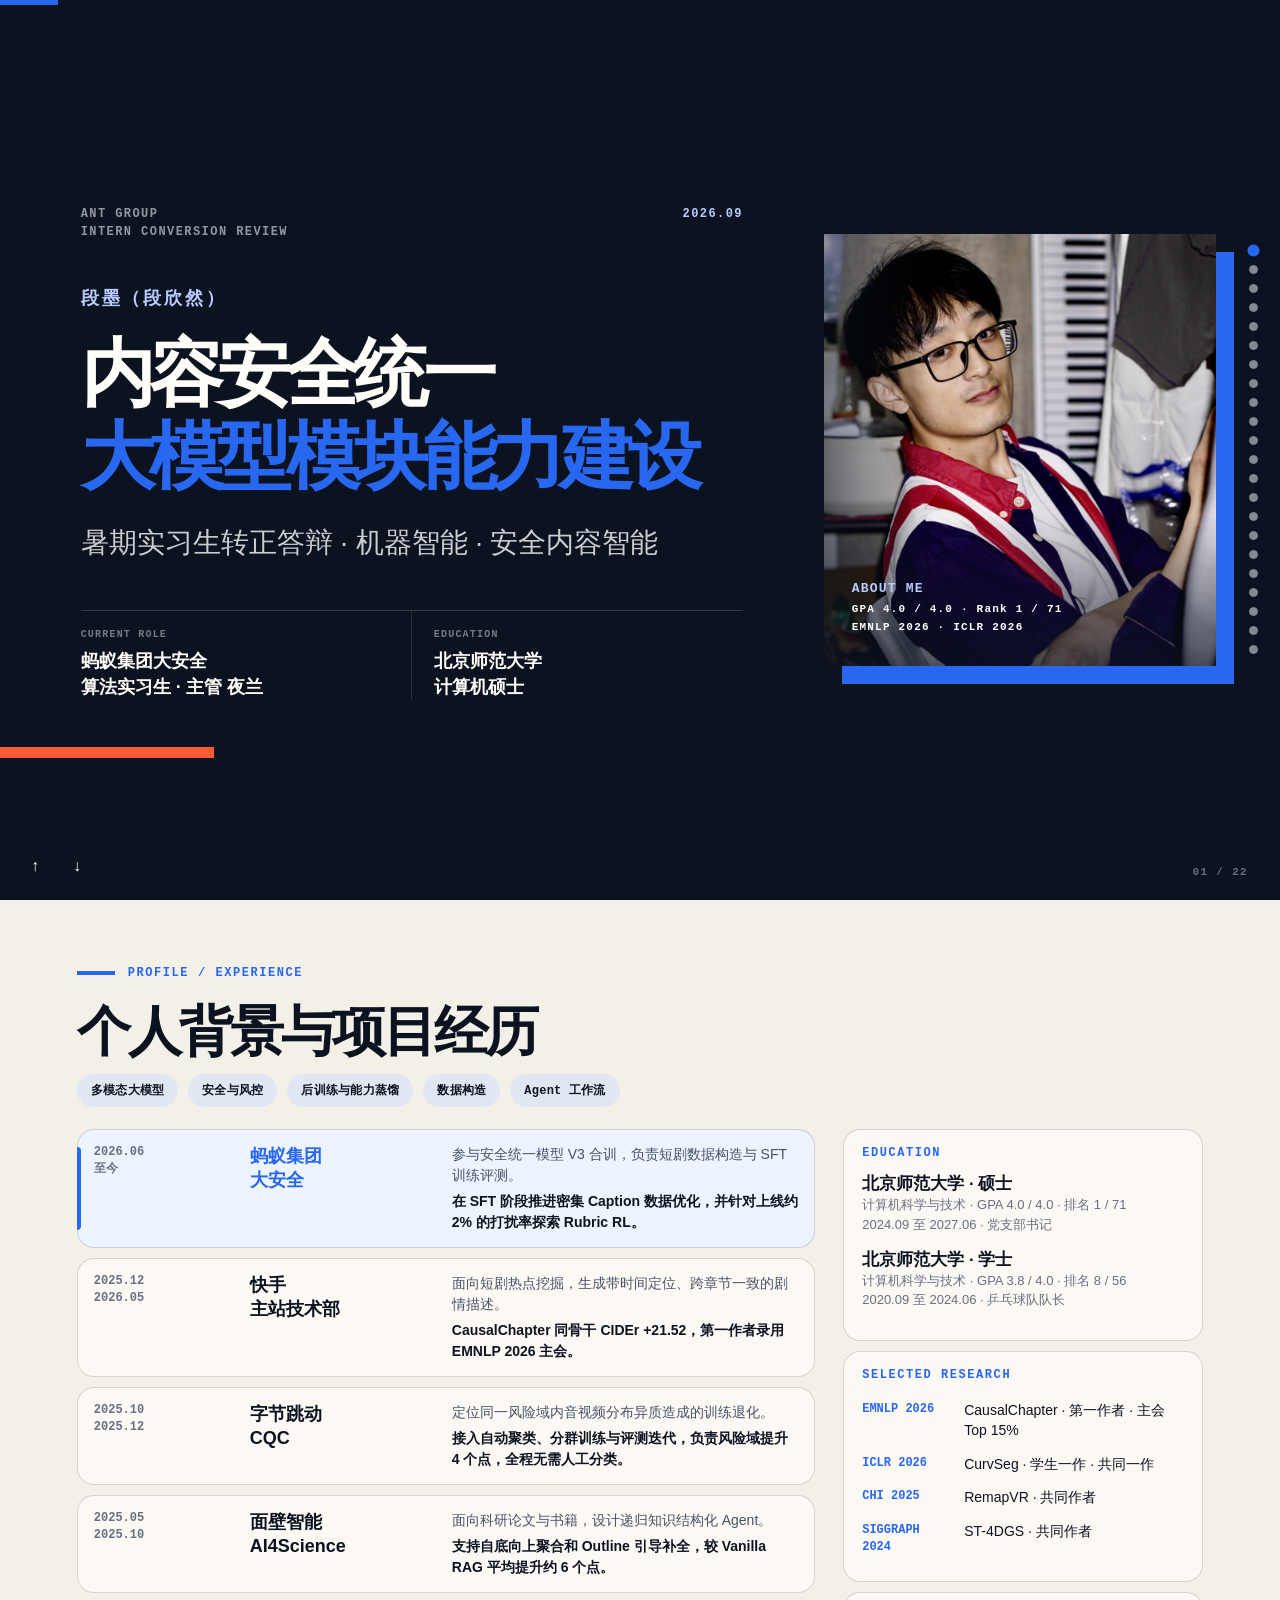
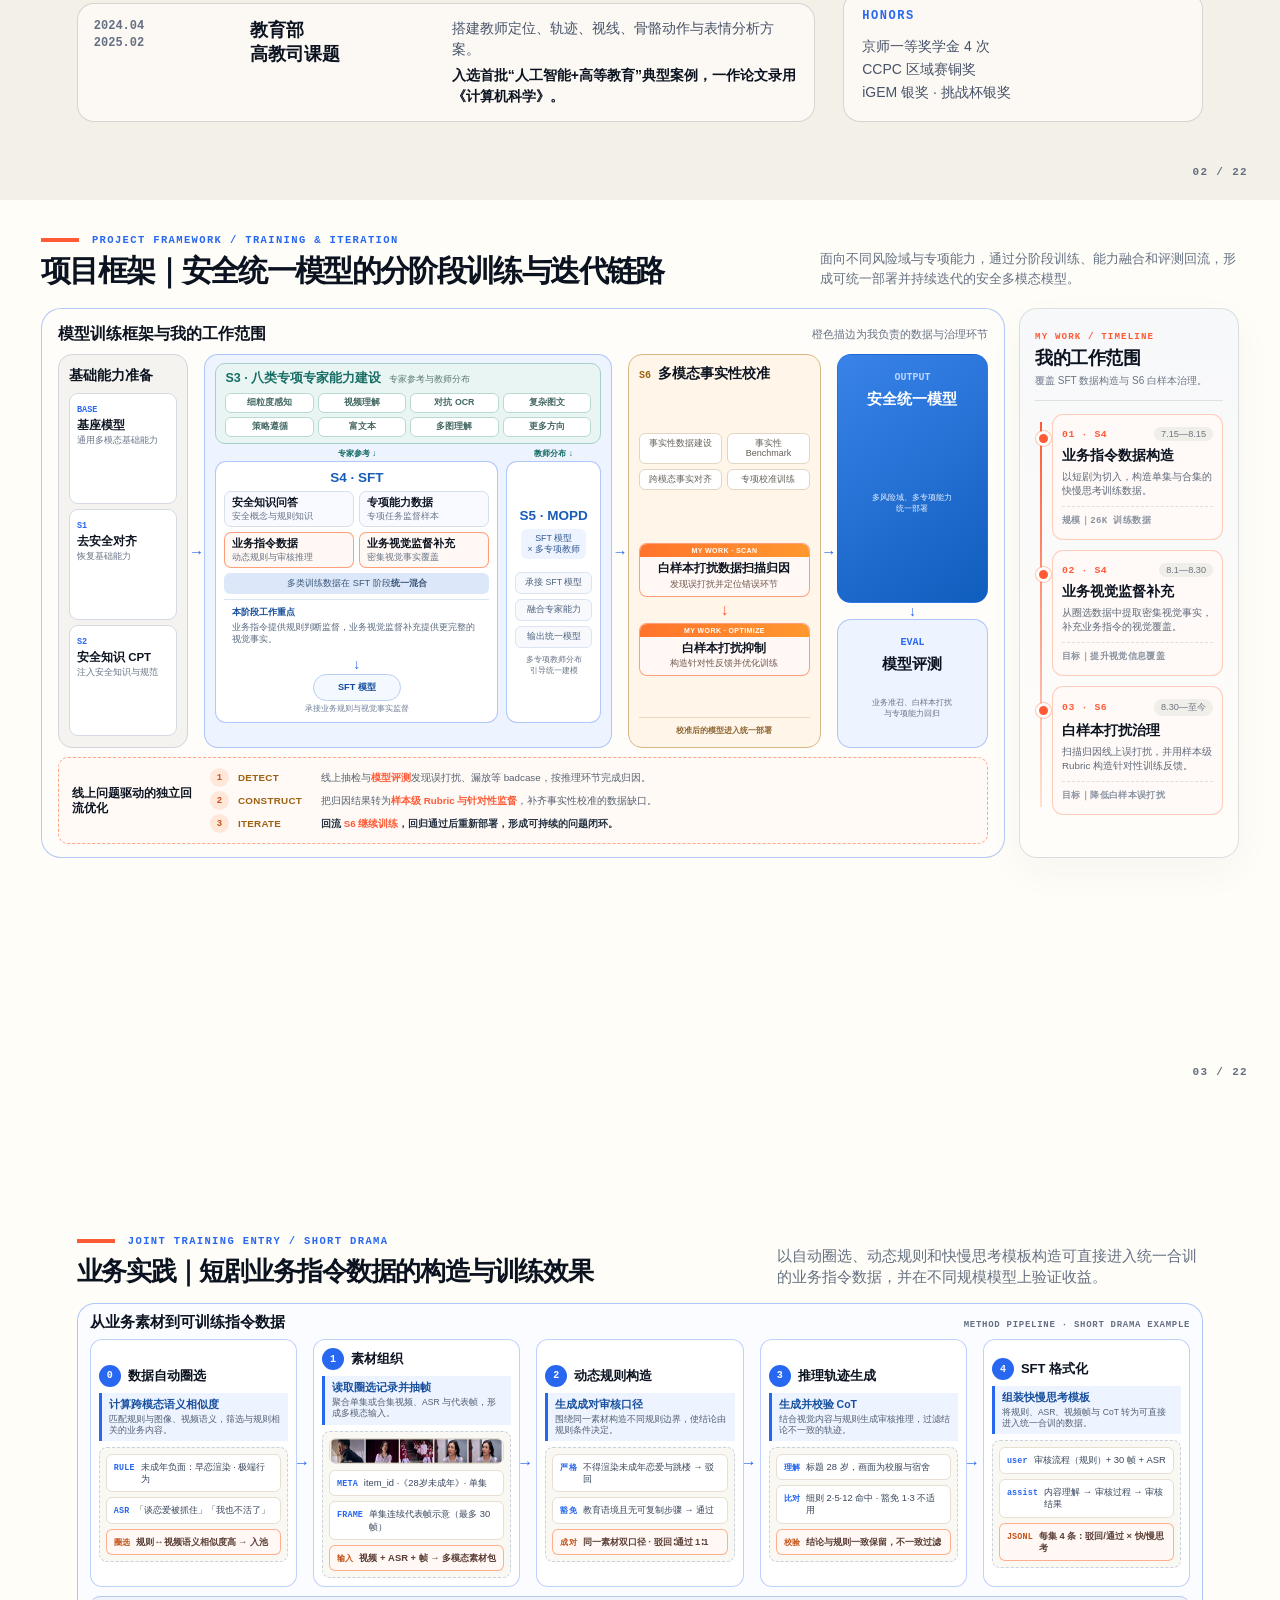
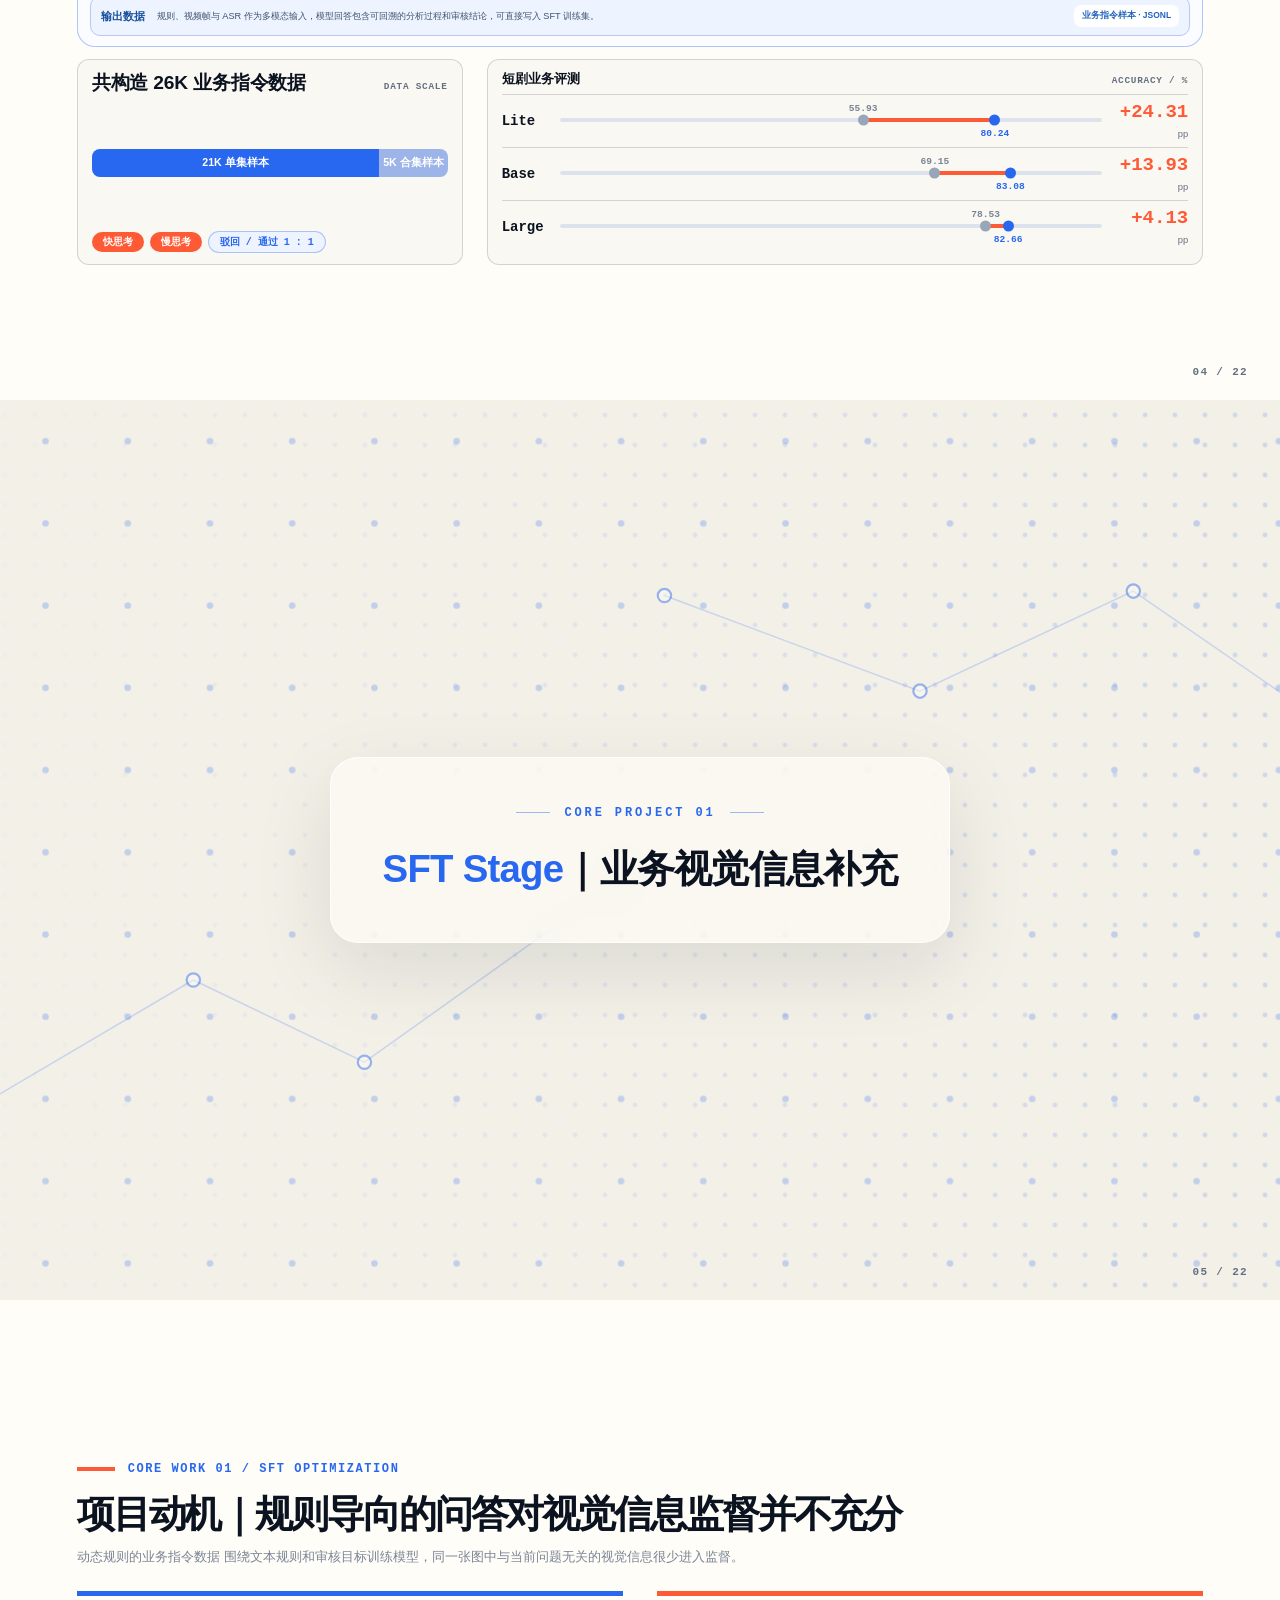
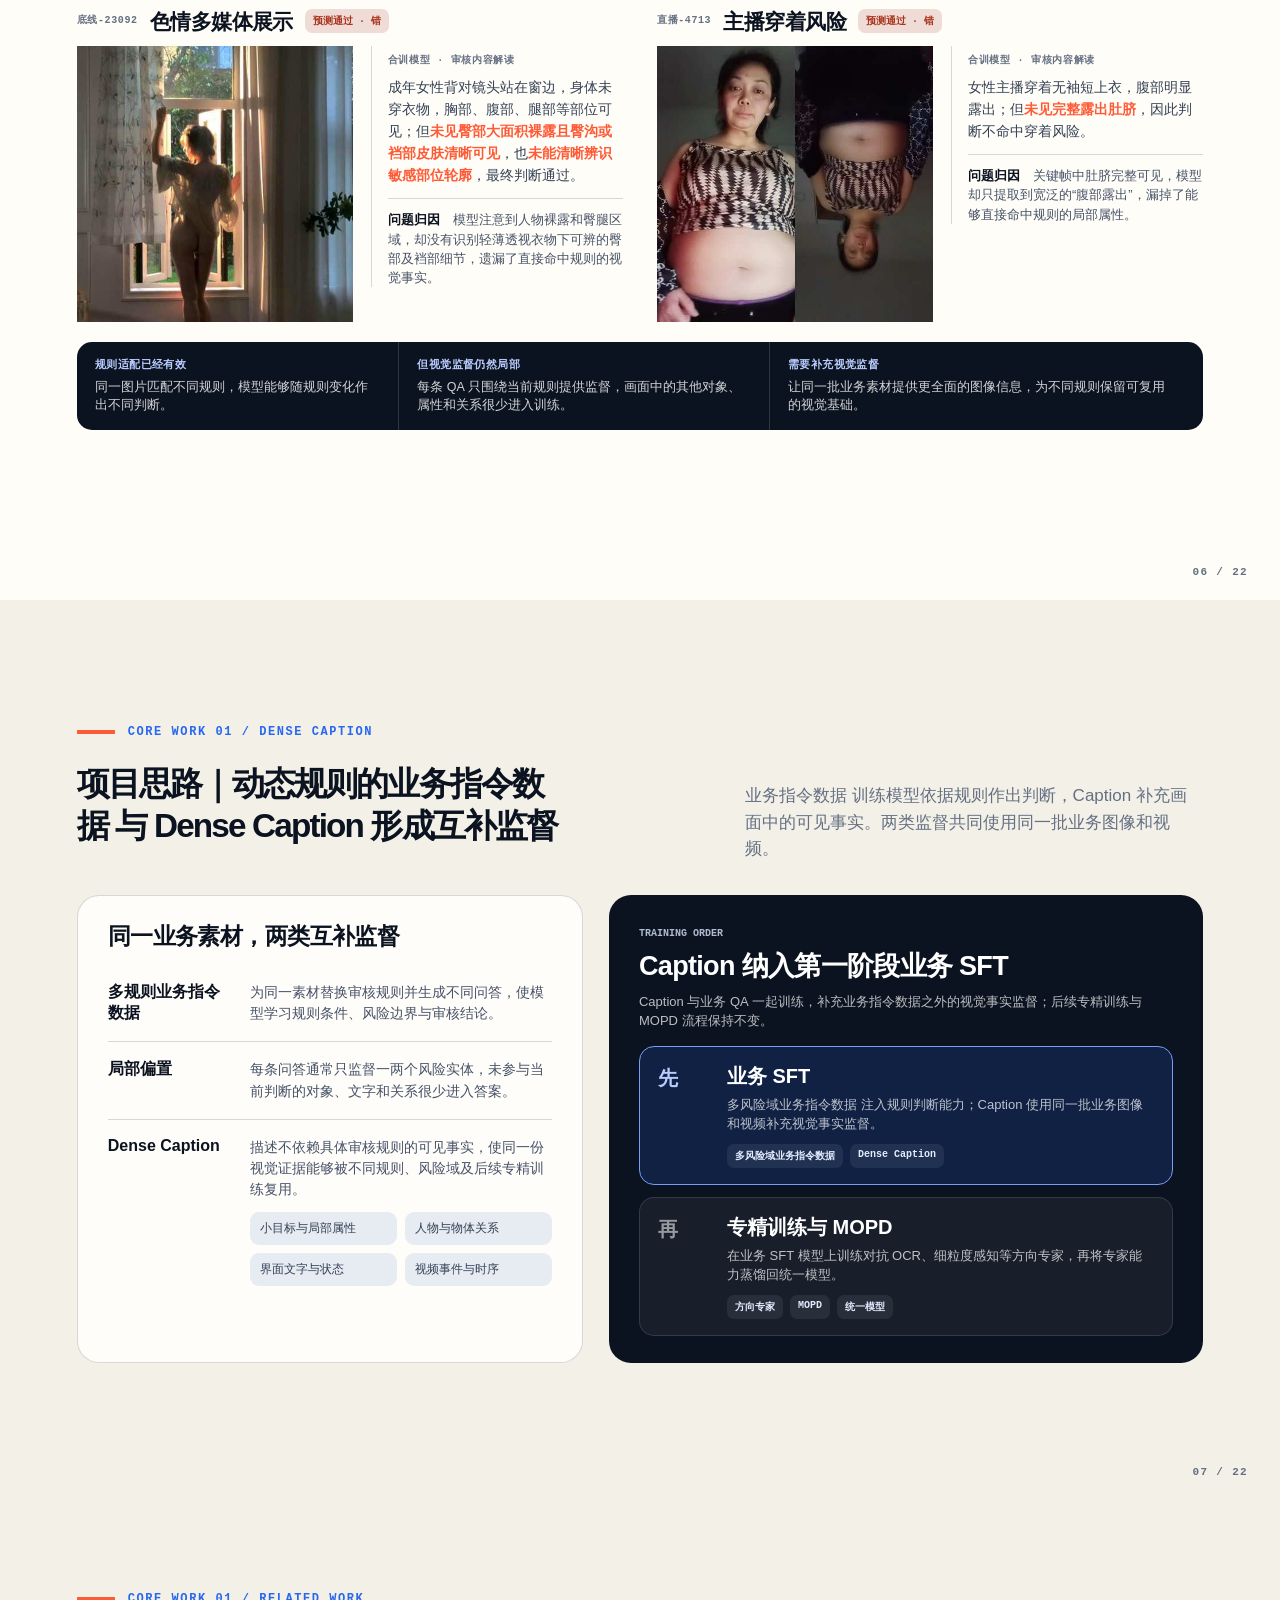
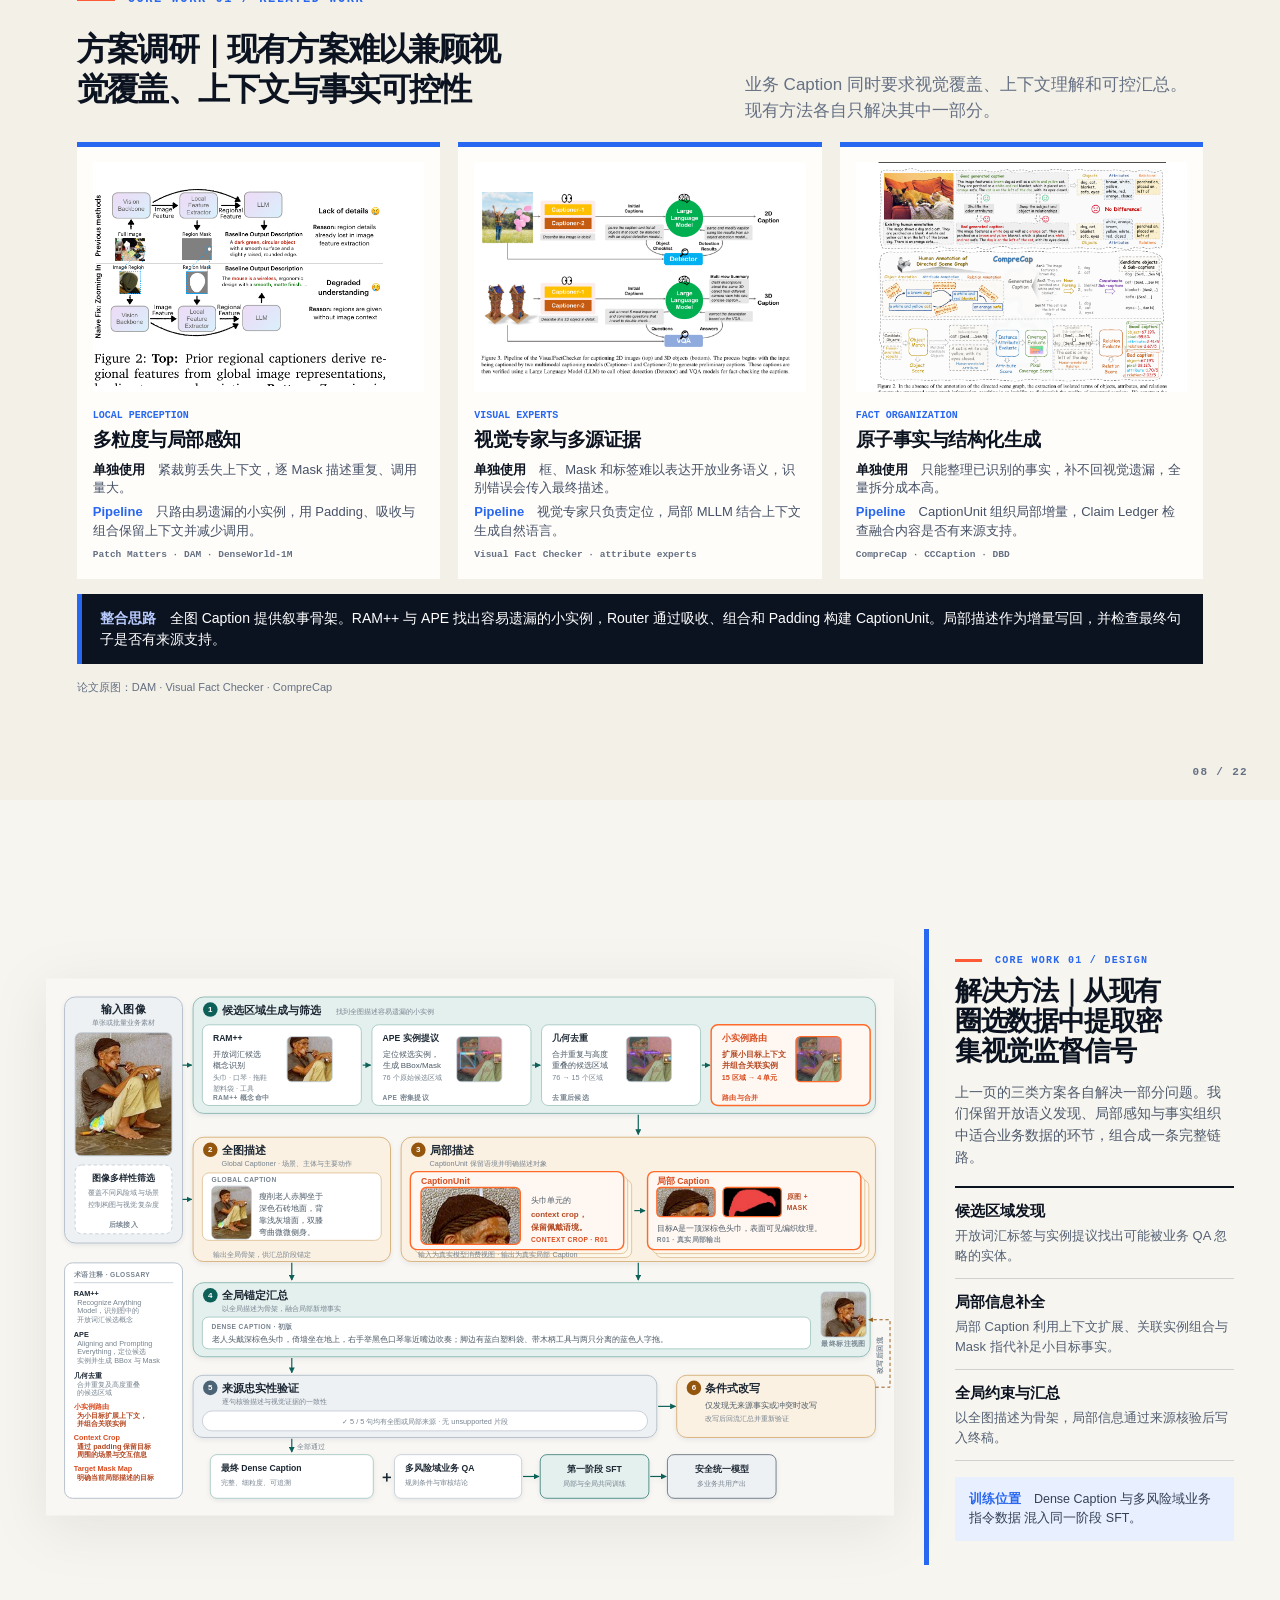
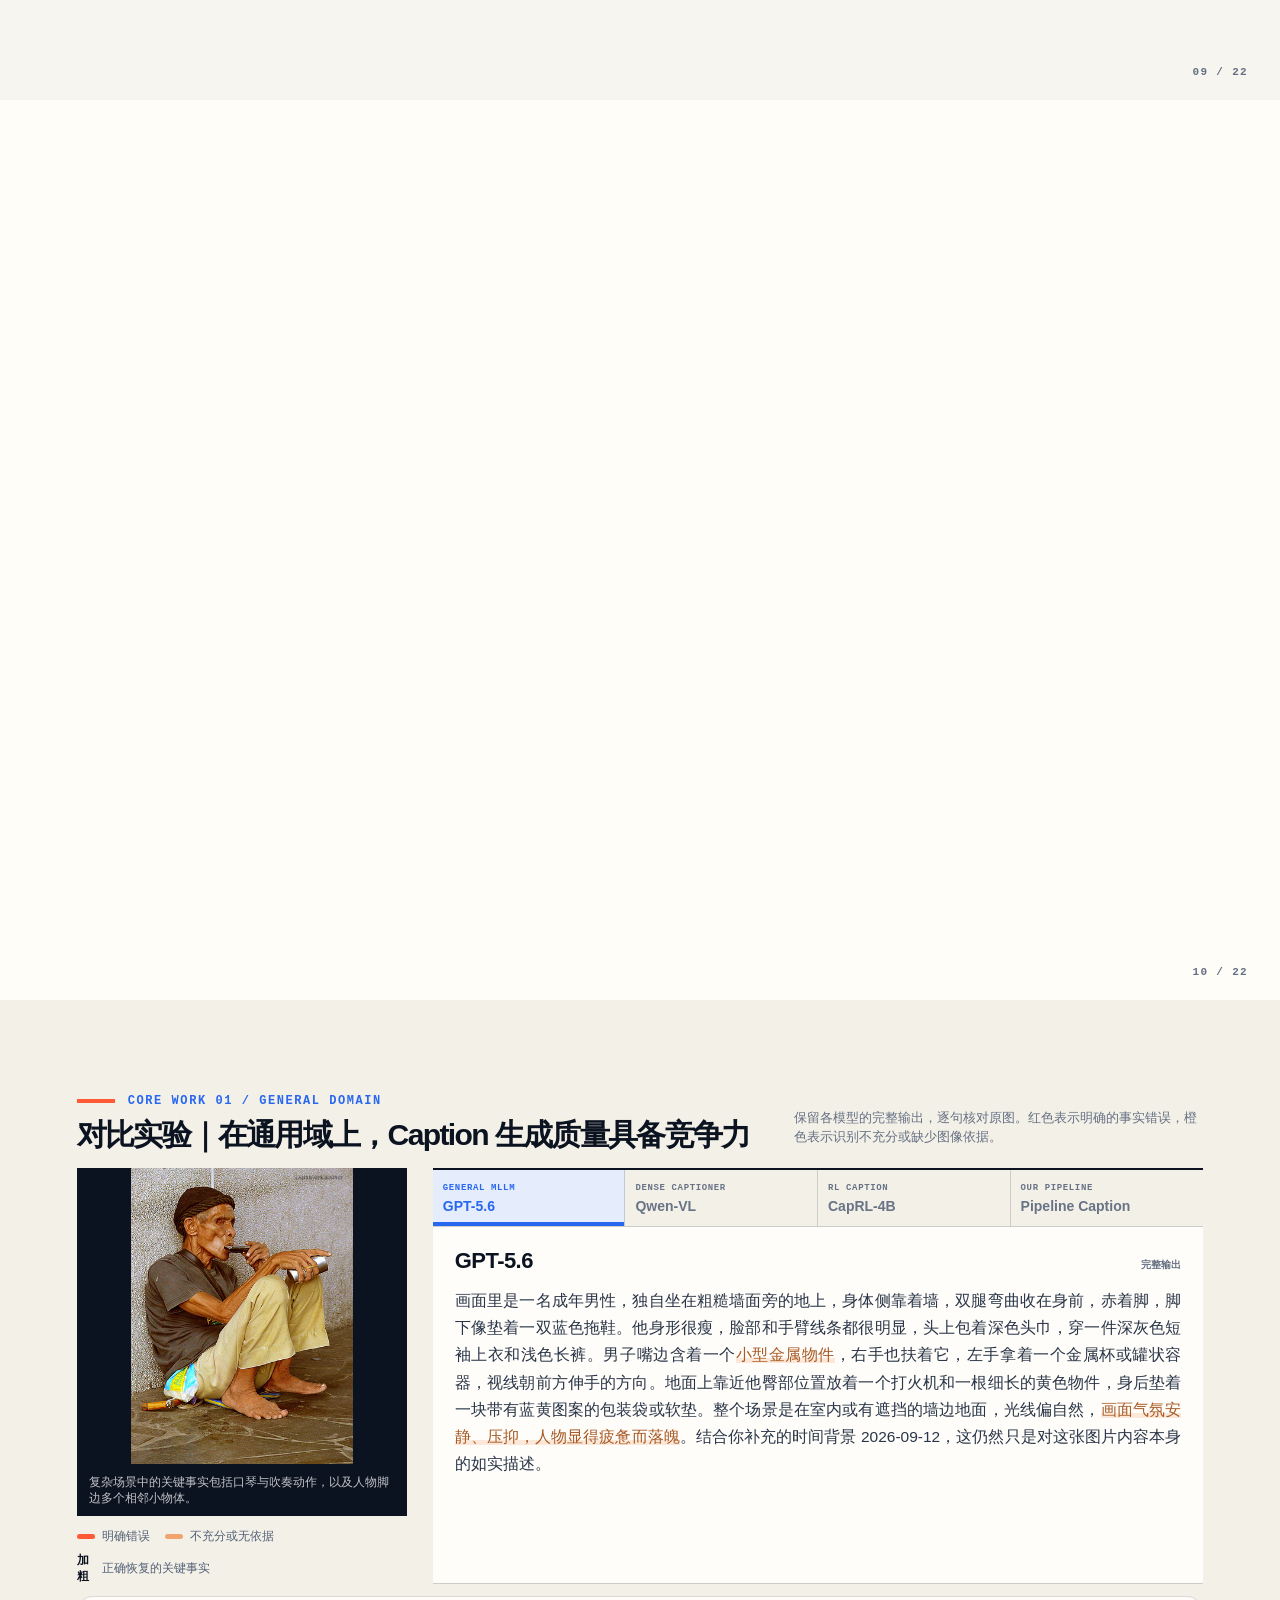
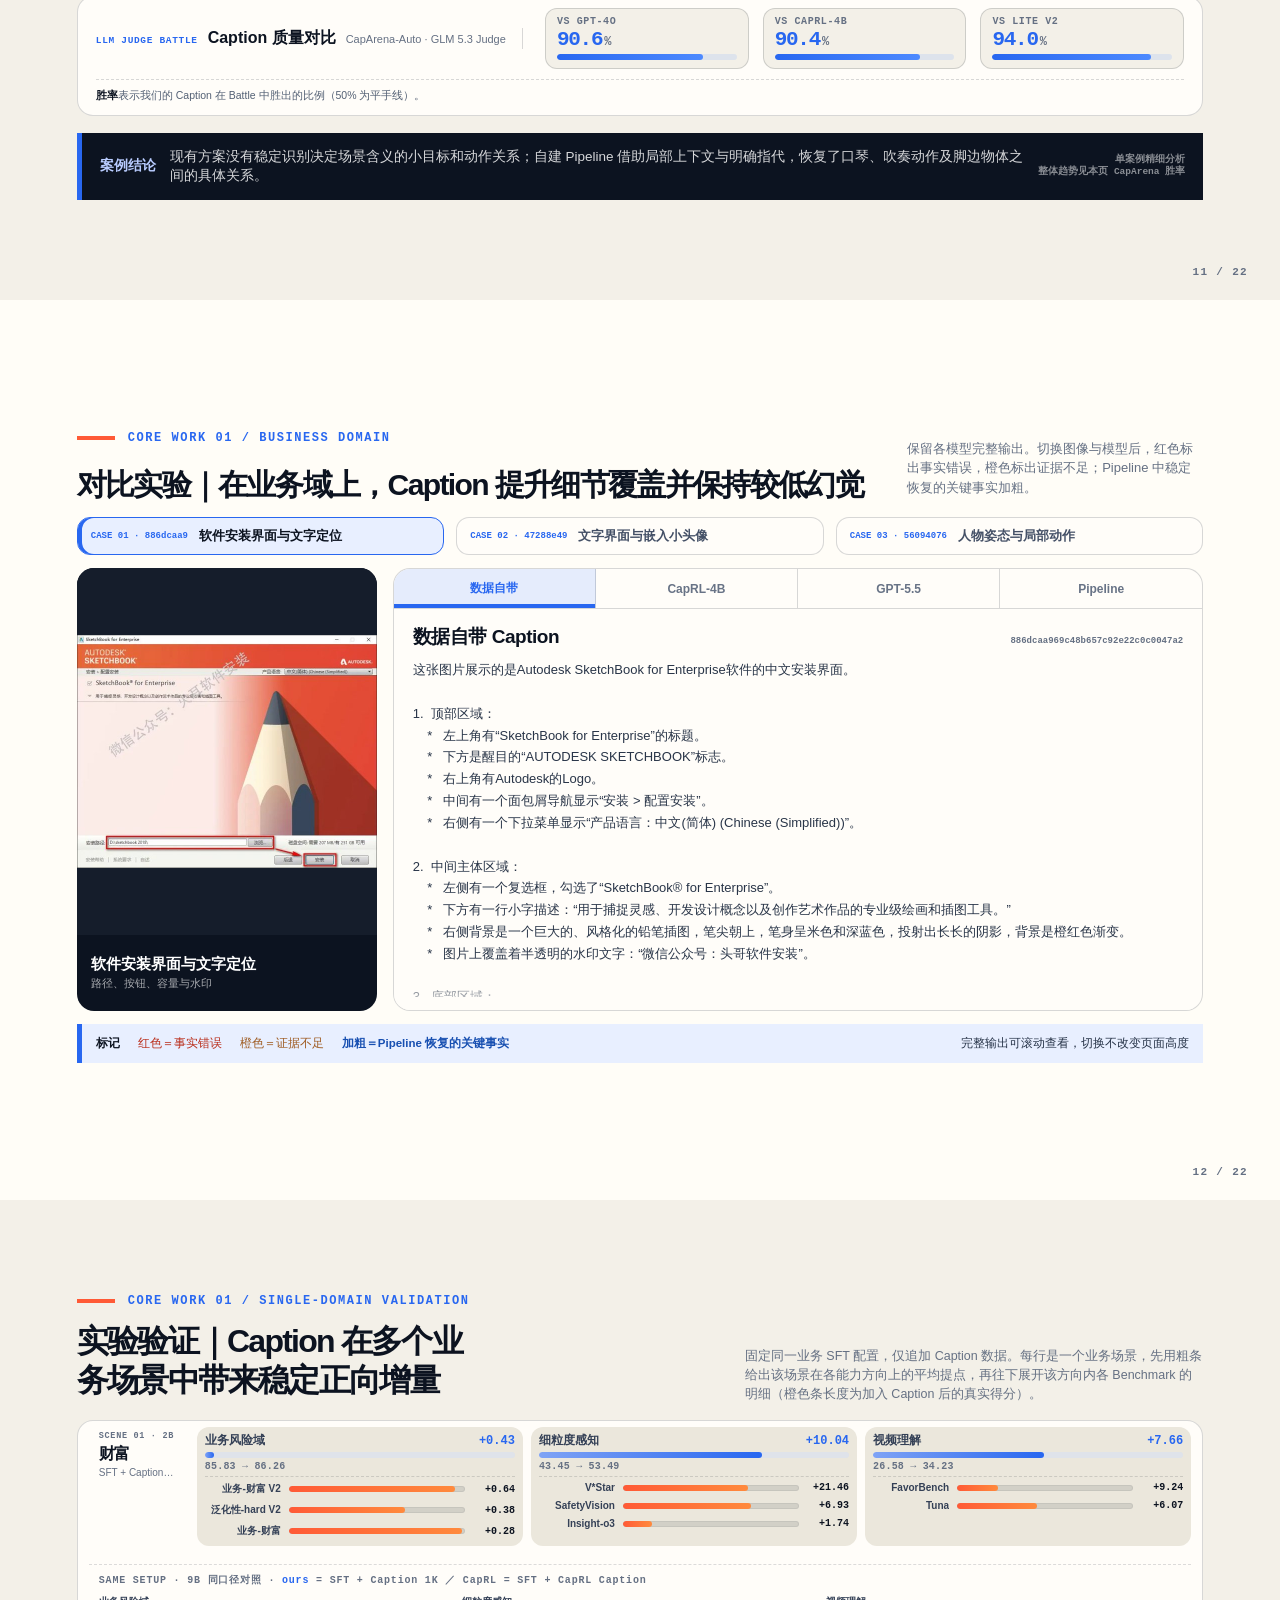
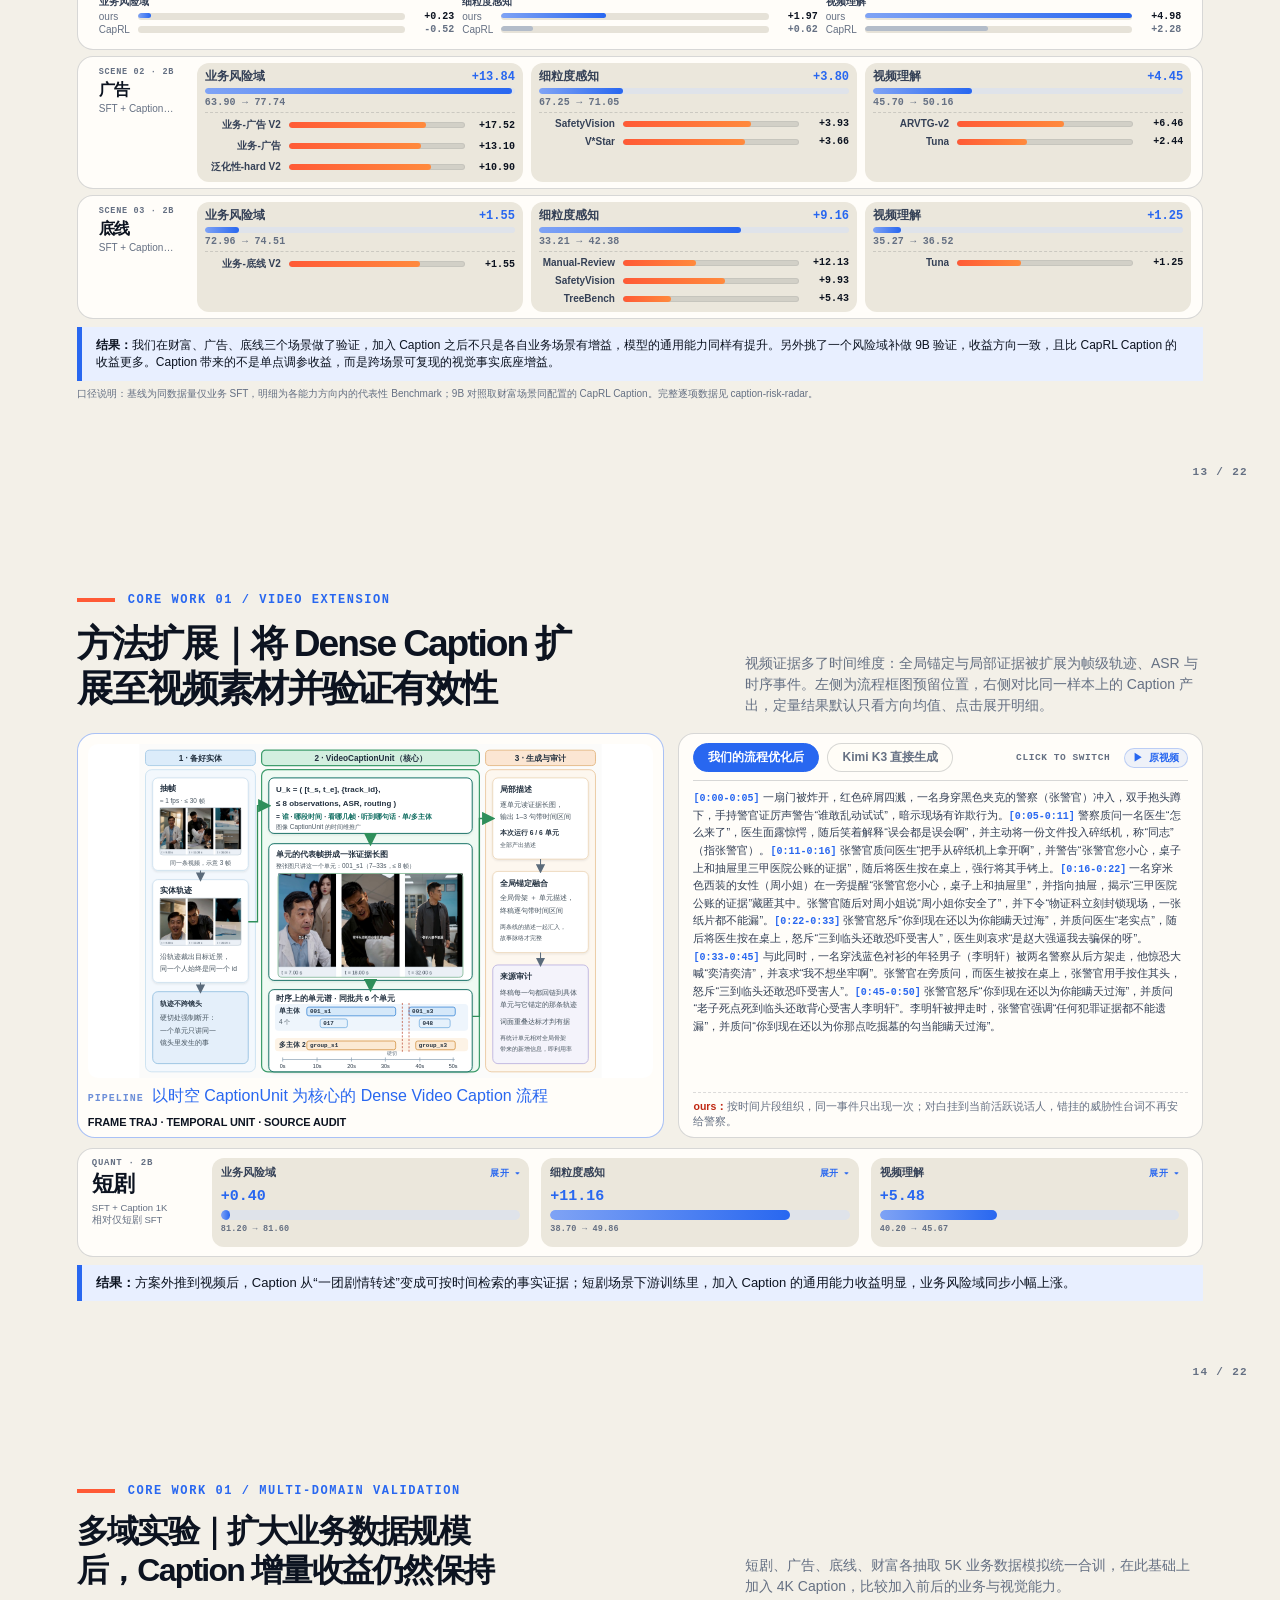
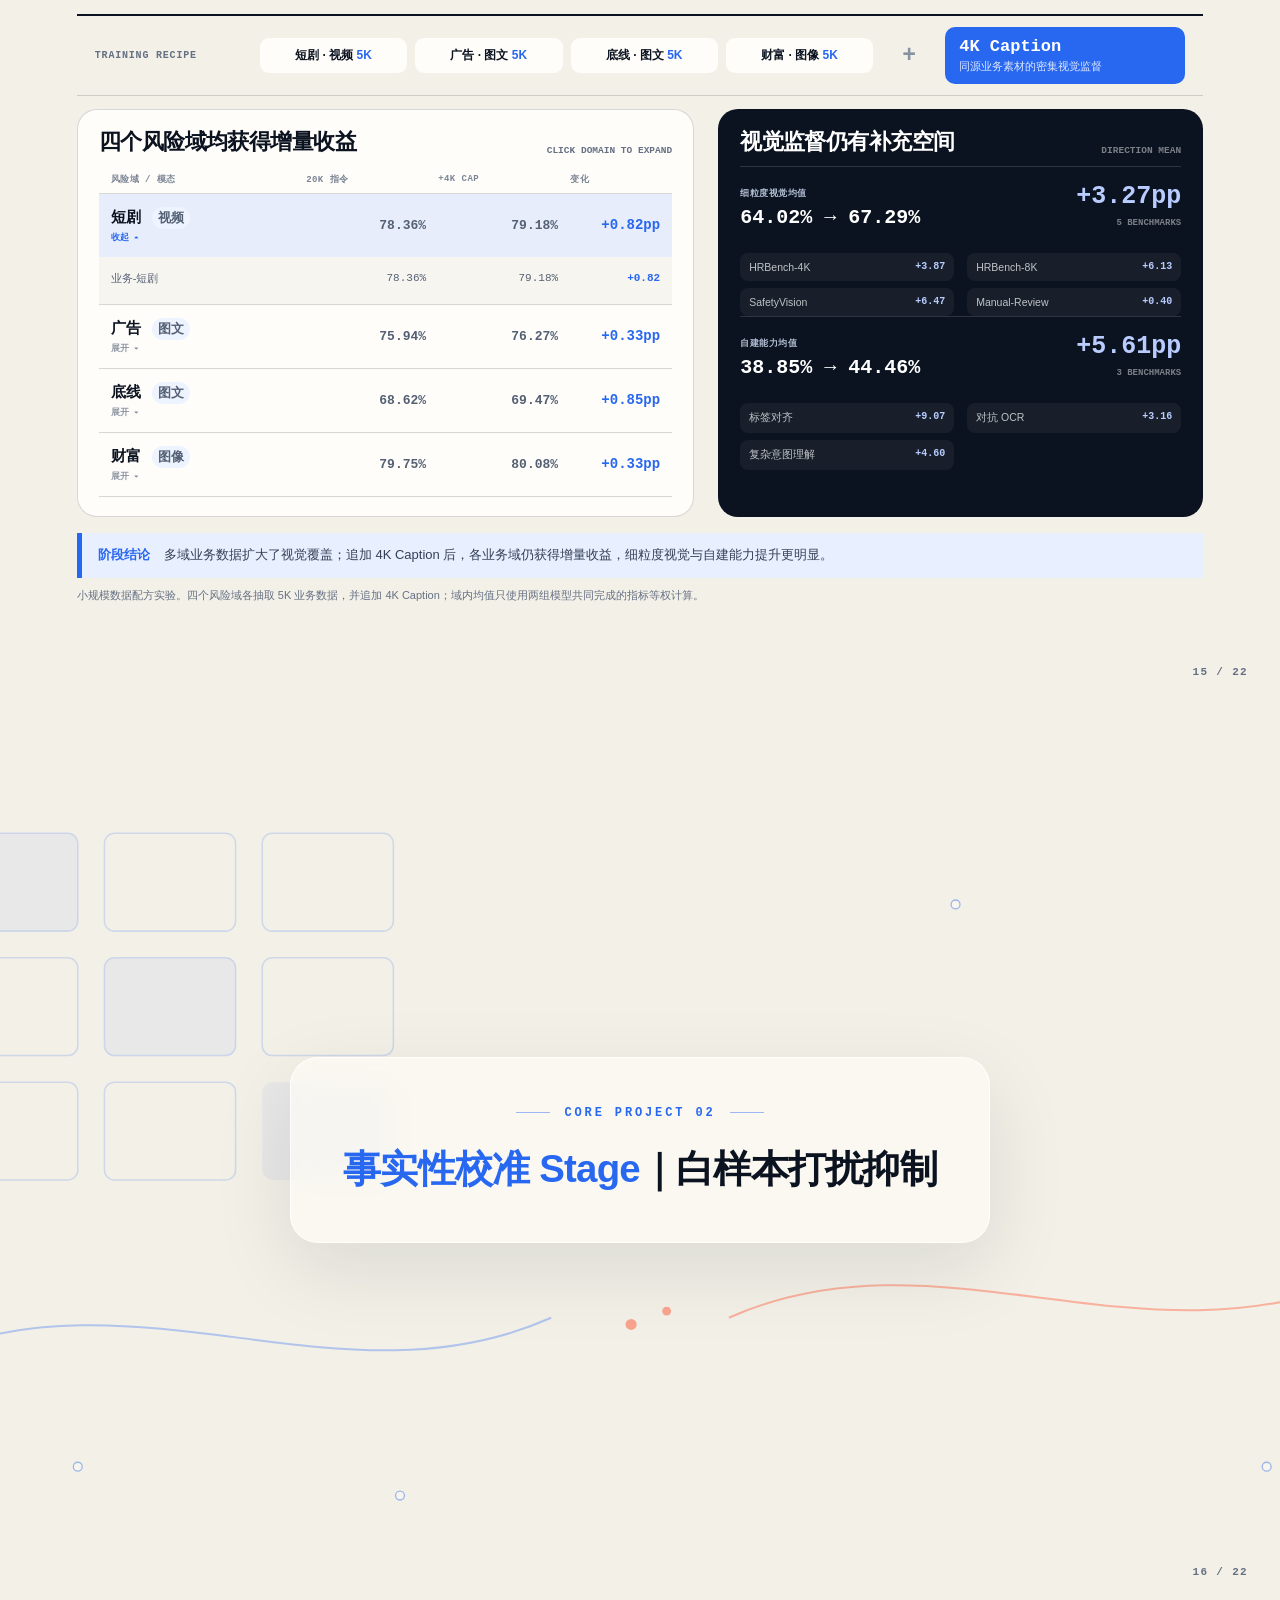
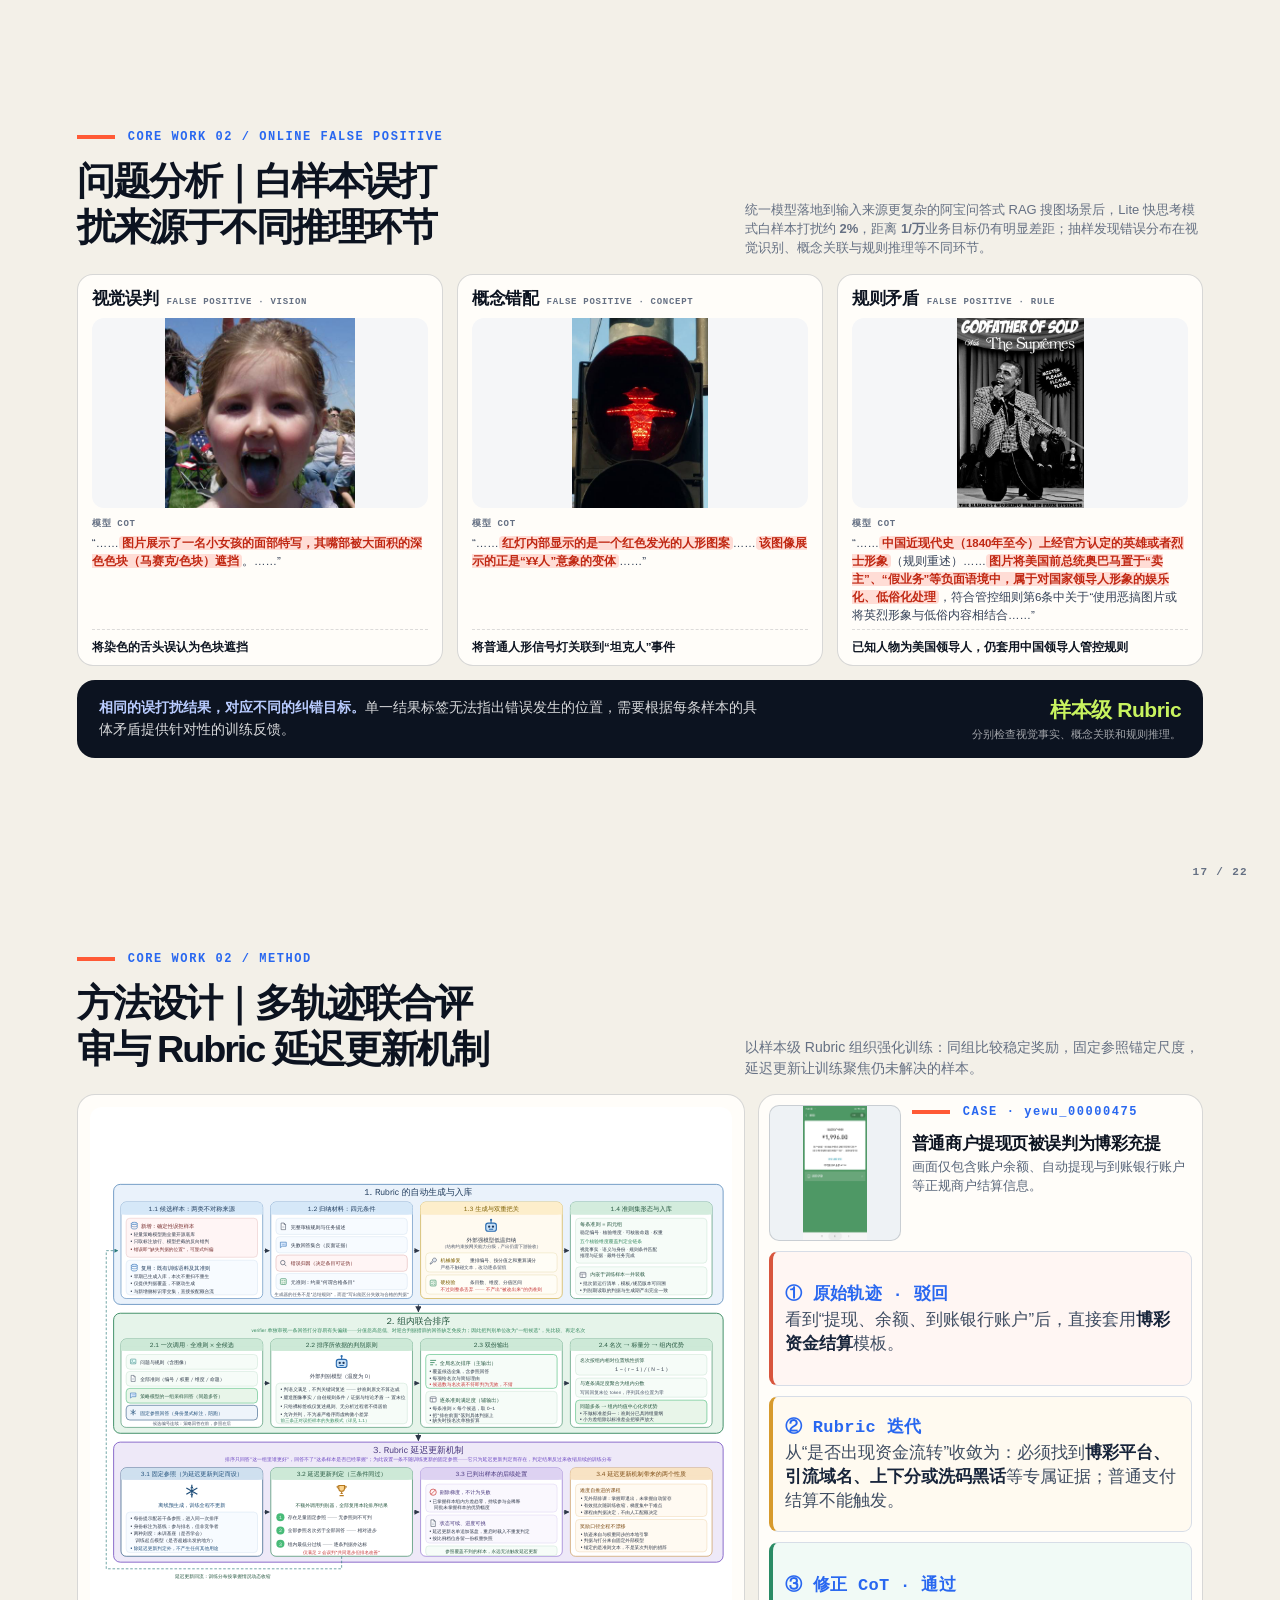
==== commit 2f5ce2b0: "update ant page" ====
--- a/ant.html
+++ b/ant.html
@@ -1,41 +1,1779 @@
+
+
+
+
 <!doctype html>
 <html lang="zh-CN">
 <head>
-  <meta charset="utf-8"><meta name="viewport" content="width=device-width,initial-scale=1">
-  <title>安全多模态统一模型｜段欣然</title>
-  <meta name="description" content="安全多模态统一模型的业务指令数据、视觉监督补充与白样本误打扰治理。">
-  <link rel="stylesheet" href="styles.css">
+  <meta charset="utf-8">
+  <meta name="viewport" content="width=device-width,initial-scale=1">
+  <meta name="description" content="段墨（段欣然）在蚂蚁集团大安全的暑期实习转正答辩">
+  <title>段墨（段欣然）｜暑期实习转正答辩 1.2</title>
+  <style>
+    :root{
+      --ink:#0c1320;--paper:#f3f0e8;--paper2:#ebe7dc;--white:#fffdf7;
+      --blue:#2867f0;--blue-soft:#dfe8ff;--orange:#ff5a36;--lime:#c8f35f;
+      --muted:#657083;--line:rgba(12,19,32,.16);
+      --sans:Inter,-apple-system,BlinkMacSystemFont,"Segoe UI","PingFang SC","Microsoft YaHei",sans-serif;
+      --mono:"SFMono-Regular",Consolas,monospace;
+    }
+    *{box-sizing:border-box}
+    html{scroll-behavior:smooth;scroll-snap-type:y mandatory;background:var(--ink)}
+    body{margin:0;color:var(--ink);font-family:var(--sans);background:var(--ink)}
+    a{color:inherit;text-decoration:none}button{font:inherit}
+    .slide{position:relative;width:100%;height:100vh;min-height:720px;overflow:hidden;scroll-snap-align:start;background:var(--paper);padding:50px clamp(56px,6vw,108px) 62px;display:flex;align-items:center}
+    .canvas{width:min(1420px,100%);margin:auto;position:relative;z-index:2}
+    .page-index{position:absolute;right:32px;bottom:22px;font:700 11px var(--mono);letter-spacing:.12em;color:var(--muted)}
+    .section-mark{display:flex;align-items:center;gap:13px;margin-bottom:24px;font:800 12px var(--mono);letter-spacing:.13em;color:var(--blue)}
+    .section-mark::before{content:"";width:38px;height:4px;background:var(--orange)}
+    h1,h2,h3,p{margin-top:0}h1,h2,h3{text-wrap:balance}
+    h1{font-size:clamp(54px,5.8vw,92px);line-height:1.12;letter-spacing:-.075em;margin-bottom:24px}
+    h2{font-size:clamp(38px,4.2vw,66px);line-height:1.04;letter-spacing:-.055em;margin-bottom:18px}
+    h3{font-size:clamp(20px,1.7vw,27px);line-height:1.2;letter-spacing:-.025em;margin-bottom:8px}
+    .lead{font-size:clamp(19px,1.75vw,27px);line-height:1.52;color:#344056}.muted{color:var(--muted)}.mono{font-family:var(--mono)}
+
+    /* 独立封面：硬切分、超大标题与人物照片，不复用参考稿的圆环构图。 */
+    #s1{padding:0;background:var(--ink);color:var(--white);align-items:stretch}
+    .cover{width:100%;min-height:100vh;display:grid;grid-template-columns:minmax(0,1.48fr) minmax(440px,.82fr);align-items:center}
+    .cover-copy{padding:clamp(58px,7vh,84px) clamp(58px,6.3vw,112px) 58px;display:flex;flex-direction:column;justify-content:space-between;position:relative}
+    .cover-copy::after{content:"";position:absolute;width:26%;height:11px;background:var(--orange);left:0;bottom:0}
+    .cover-top{display:flex;justify-content:space-between;align-items:flex-start;font:700 12px/1.5 var(--mono);letter-spacing:.12em;color:#ffffff8f}.cover-top strong{color:#b9ccff}
+    .cover-title{margin-top:5vh}.cover-title .name{display:block;font:750 18px var(--mono);letter-spacing:.16em;color:#b9ccff;margin-bottom:22px}.cover-title h1 span{color:var(--blue)}
+    .cover-title p{max-width:850px;margin:0;font-size:clamp(23px,2.15vw,34px);line-height:1.42;color:#ffffffc9}
+    .cover-facts{display:grid;grid-template-columns:1fr 1fr;border-top:1px solid #ffffff2b;margin-top:48px}
+    .cover-facts div{padding:18px 22px 0 0;border-right:1px solid #ffffff20}.cover-facts div+div{padding-left:22px}.cover-facts div:last-child{border-right:0}
+    .cover-facts small{display:block;font:700 10px var(--mono);letter-spacing:.12em;color:#ffffff70;margin-bottom:8px}.cover-facts b{font-size:18px;line-height:1.45}
+    .cover-photo{position:relative;overflow:hidden;background:#8098a8;height:min(48vh,460px);margin-right:clamp(42px,5vw,86px);box-shadow:18px 18px 0 #2867f0}.cover-photo img{width:100%;height:100%;object-fit:cover;object-position:42% 50%;filter:saturate(.78) contrast(1.05);transition:transform .7s ease,filter .7s ease}
+    .cover-photo:hover img{transform:scale(1.035);filter:saturate(1) contrast(1.02)}.cover-photo::after{content:"";position:absolute;inset:0;background:linear-gradient(90deg,#0c13207b,transparent 28%),linear-gradient(0deg,#0c1320b8,transparent 35%);pointer-events:none}
+    .photo-label{position:absolute;z-index:2;left:28px;bottom:30px;font:700 11px/1.65 var(--mono);letter-spacing:.11em;color:white}.photo-label strong{display:block;color:#b9ccff;font-size:13px}
+
+    /* 简历页采用一张平面编辑画布，以分隔线建立层级。 */
+    #s2{background:var(--paper)}
+    .resume-head{display:block;margin-bottom:22px}.resume-head h2{margin-bottom:14px}
+    .resume-keywords{display:flex;gap:10px;flex-wrap:wrap}.resume-keywords span{padding:8px 14px;border-radius:999px;background:#e1e7f2;color:var(--ink);font:750 12px var(--mono);letter-spacing:.02em}
+    .resume-layout{display:grid;grid-template-columns:minmax(0,1.55fr) minmax(360px,.72fr);gap:28px;align-items:stretch}.timeline{display:grid;gap:10px}
+    .timeline-row{display:grid;grid-template-columns:138px 184px 1fr;gap:18px;padding:14px 16px;border:1px solid var(--line);border-radius:17px;background:#fffdf9b8;position:relative;transition:.22s}.timeline-row::before{content:"";position:absolute;left:-1px;top:17px;bottom:17px;width:4px;border-radius:0 4px 4px 0;background:transparent;transition:.25s}
+    .timeline-row:hover{transform:translateX(7px);background:white;box-shadow:0 12px 26px #0c13200d}.timeline-row:hover::before,.timeline-row.current::before{background:var(--blue)}.timeline-row time{font:750 12px/1.45 var(--mono);color:var(--muted)}.timeline-row b{font-size:18px;line-height:1.35}.timeline-row p{margin:0;color:#465268;font-size:14px;line-height:1.5}.timeline-row p .result{display:block;margin-top:5px;color:var(--ink);font-weight:650}.timeline-row.current{background:#edf3ff}.timeline-row.current b{color:var(--blue)}
+    .resume-side{display:grid;gap:10px}.resume-section{padding:16px 18px;margin:0;border:1px solid var(--line);border-radius:17px;background:#fffdf9b8;transition:.22s}.resume-section:hover{transform:translateY(-4px);background:white;box-shadow:0 12px 26px #0c13200d}.resume-section h3{font:850 12px var(--mono);letter-spacing:.13em;color:var(--blue);margin-bottom:12px}
+    #s2 .section-mark::before{background:var(--blue)}
+    .edu-line{margin-bottom:13px}.edu-line b{display:block;font-size:17px}.edu-line span{font-size:13px;color:var(--muted);line-height:1.45}.paper-line{display:grid;grid-template-columns:92px 1fr;gap:10px;padding:7px 0;align-items:start}.paper-line strong{font:800 12px/1.45 var(--mono);color:var(--blue)}.paper-line span{font-size:14px;line-height:1.4}.honors{font-size:14px;line-height:1.65;color:#465268;margin:0}
+
+    /* 第三页从业务组织方式切入，解释统一模型与本人职责。 */
+    #s3{background:var(--white)}
+    .scope-head{display:grid;grid-template-columns:1.2fr .8fr;gap:50px;align-items:end;margin-bottom:30px}.scope-head p{margin:0 0 4px;font-size:18px;line-height:1.55;color:var(--muted)}
+    .training-line{display:grid;grid-template-columns:repeat(5,1fr);border-top:2px solid var(--ink);border-bottom:1px solid var(--line);margin-bottom:28px}.stage{padding:20px 20px 18px 0;min-height:118px;position:relative}.stage+.stage{padding-left:20px;border-left:1px solid var(--line)}
+    .stage small{font:800 10px var(--mono);letter-spacing:.1em;color:var(--muted)}.stage b{display:block;margin-top:13px;font-size:18px;line-height:1.3}.stage.mine{background:linear-gradient(180deg,var(--blue-soft),transparent)}.stage.mine small,.stage.mine b{color:var(--blue)}.stage:hover::after{content:attr(data-note);position:absolute;left:12px;right:12px;bottom:10px;font-size:12px;color:var(--muted)}
+    .workstreams{display:grid;grid-template-columns:1fr 1fr;gap:44px}.workstream{padding-top:22px;border-top:6px solid var(--blue);position:relative;transition:.22s}.workstream:nth-child(2){border-top-color:var(--orange)}.workstream:hover{transform:translateY(-6px)}
+    .workstream .num{font:850 62px/1 var(--mono);letter-spacing:-.08em;color:#dbe2ed;position:absolute;right:6px;top:15px}.workstream h3{font-size:27px;margin:0 70px 12px 0}.workstream .problem{font-size:16px;line-height:1.55;color:#455166;min-height:76px;margin-bottom:18px}.workstream .approach{padding:16px 18px;background:var(--paper);font-size:15px;line-height:1.52;margin:0}.workstream .approach b{color:var(--blue)}.workstream:nth-child(2) .approach b{color:var(--orange)}
+    .status-strip{display:flex;align-items:center;gap:0;margin-top:26px;border-top:1px solid var(--line);padding-top:16px}.status-strip strong{font:800 11px var(--mono);letter-spacing:.1em;color:var(--muted);margin-right:20px}.status-strip span{padding:0 18px;border-left:1px solid var(--line);font-size:13px;color:#445166}.status-strip b{color:var(--ink)}
+
+    /* 第四页：短剧数据规模和业务评测结果。 */
+    #s4{background:var(--paper)}
+
+    /* 第五页：只呈现足以支持判断的通用能力指标。 */
+    #s5{background:var(--white)}
+    #s5 .canvas{display:grid;grid-template-rows:auto auto auto;align-content:center}
+    .shift-head{display:grid;grid-template-columns:1.15fr .85fr;gap:50px;align-items:end;margin-bottom:26px}.shift-head p{margin:0 0 3px;font-size:17px;line-height:1.55;color:var(--muted)}
+    .domain-shifts{display:grid;grid-template-columns:repeat(4,1fr);gap:14px;margin-bottom:22px}.shift-metric{padding:20px 20px 18px;border:1px solid var(--line);border-radius:20px;background:var(--paper);transition:.2s}.shift-metric:hover{transform:translateY(-5px);box-shadow:0 12px 28px #0c132010}.shift-metric small{display:block;font:750 11px var(--mono);color:var(--muted);margin-bottom:13px}.shift-metric b{display:block;font:850 39px/1 var(--mono);letter-spacing:-.06em;color:var(--orange)}.shift-metric.positive b{color:var(--blue)}.shift-metric span{display:block;margin-top:10px;font-size:12px;color:var(--muted)}
+    .capability-shift-layout{display:grid;grid-template-columns:1.22fr .78fr;gap:28px;align-items:stretch}.delta-panel{padding:24px 27px;border:1px solid var(--line);border-radius:22px;background:#fffdf9}.delta-head{display:flex;justify-content:space-between;align-items:end;margin-bottom:11px}.delta-head h3{font-size:22px;margin:0}.delta-head span{font:750 10px var(--mono);color:var(--muted)}.delta-axis{display:grid;grid-template-columns:150px 1fr 62px;gap:13px;margin-bottom:2px}.delta-axis div{display:flex;justify-content:space-between;font:700 9px var(--mono);color:#8a93a2}.delta-rows{display:grid}.delta-row{display:grid;grid-template-columns:150px 1fr 62px;gap:13px;align-items:center;padding:8px 0;border-top:1px solid #0c13200c}.delta-row>span{font-size:12px;color:#465268}.delta-row>strong{text-align:right;font:800 12px var(--mono)}.delta-track{position:relative;height:21px;background:#e8ebf0;border-radius:5px}.delta-track::before{content:"";position:absolute;left:50%;top:0;bottom:0;width:1px;background:#7d8797}.delta-bar{position:absolute;top:5px;height:11px;border-radius:4px}.delta-bar.pos{left:50%;width:var(--w);background:var(--blue)}.delta-bar.neg{right:50%;width:var(--w);background:var(--orange)}.delta-row.positive>strong{color:var(--blue)}.delta-row.negative>strong{color:var(--orange)}.rule-training{padding:25px 27px;border-radius:22px;background:var(--ink);color:white}.rule-training small{font:800 10px var(--mono);color:#aebbd0}.rule-training h3{font-size:25px;margin:11px 0 13px}.rule-training>p{font-size:14px;line-height:1.55;color:#ffffffc3;margin:0}.rule-points{display:grid;margin-top:15px}.rule-point{display:grid;grid-template-columns:88px 1fr;gap:12px;padding:13px 0;border-top:1px solid #ffffff25}.rule-point b{font-size:13px;color:#b9ccff}.rule-point p{font-size:12px;line-height:1.48;color:#ffffffb4;margin:0}.rule-note{margin-top:13px;padding-top:13px;border-top:1px solid #ffffff3d;font-size:13px;line-height:1.5;color:white}.rule-note b{color:#b9ccff}
+    .benchmark-band{display:grid;grid-template-columns:.76fr 1.24fr;gap:24px}.benchmark-list,.finding{padding:22px 24px;border-radius:20px;border:1px solid var(--line)}.benchmark-list h3,.finding h3{font-size:21px;margin-bottom:14px}.bench-row{display:grid;grid-template-columns:1fr 90px;gap:20px;padding:15px 0;border-top:1px solid var(--line);align-items:center}.bench-row:first-of-type{border-top:0}.bench-row span{font-size:14px;color:#445166}.bench-row b{text-align:right;font:850 18px var(--mono);color:var(--orange)}.bench-row.positive b{color:var(--blue)}.finding{background:var(--ink);color:white}.finding p{font-size:14px;line-height:1.52;color:#ffffffc9;margin:0}.finding strong{color:#b9ccff}.evidence-list{display:grid;margin-top:8px}.evidence-item{display:grid;grid-template-columns:124px 1fr;gap:16px;padding:13px 0;border-top:1px solid #ffffff22}.evidence-item b{font-size:13px;color:#b9ccff}.evidence-item p{font-size:12px;line-height:1.5;color:#ffffffb7}.evidence-item em{font-style:normal;font-weight:800;color:white}.finding-conclusion{padding-top:13px;border-top:1px solid #ffffff35;font-size:13px;line-height:1.5;color:white}.finding-conclusion b{color:#b9ccff}
+    .two-step-training{padding:22px 24px;border-radius:20px;background:var(--ink);color:white;display:flex;flex-direction:column}.two-step-training>h3{font-size:21px;margin-bottom:16px}.two-step-grid{display:grid;grid-template-columns:1fr 1fr;gap:14px;flex:1}.training-phase{padding:20px;border-radius:16px;background:#ffffff0d;border:1px solid #ffffff20;display:flex;flex-direction:column}.training-phase.primary{background:#2867f024;border-color:#789df8}.training-phase small{font:800 10px var(--mono);color:#aebbd0}.training-phase h3{font-size:22px;margin:9px 0 10px}.training-phase p{font-size:13px;line-height:1.5;color:#ffffffbc;margin:0}.phase-data{margin:14px 0;padding:12px 0;border-top:1px solid #ffffff24;border-bottom:1px solid #ffffff24}.phase-data b{display:block;font-size:15px;color:white;margin-bottom:7px}.phase-data span{display:inline-block;margin:3px 5px 0 0;padding:5px 8px;border-radius:7px;background:#ffffff12;font:750 10px var(--mono);color:#dce6ff}.training-phase .phase-result{margin-top:auto;padding-top:13px;font-size:12px;line-height:1.45;color:#ffffff98}.training-phase .phase-result b{color:#b9ccff}
+    .source-note{margin:16px 0 0;font-size:11px;line-height:1.45;color:var(--muted)}
+
+    /* 第五页：展示当前合训模型在视觉信息提取上的问题；下一页再引出 Caption。 */
+    #s5{padding-top:40px;padding-bottom:48px}#s5 .canvas{display:grid;grid-template-rows:auto auto auto;align-content:center}#s5 .section-mark{margin-bottom:14px}#s5 .shift-head{display:block;margin-bottom:20px}#s5 .shift-head h2{font-size:clamp(32px,3vw,46px);line-height:1.24;margin-bottom:9px}#s5 .shift-head p{max-width:96ch;font-size:13.4px;line-height:1.55;color:#7a8496}
+    .nocap-case-list{display:grid;grid-template-columns:1fr 1fr;gap:34px}.nocap-case{display:grid;grid-template-columns:276px minmax(0,1fr);grid-template-areas:"meta meta" "visual cot";column-gap:18px;row-gap:12px;align-items:start;padding-top:13px;border-top:5px solid var(--line)}.nocap-case.ads{border-top-color:var(--blue)}.nocap-case.baseline{border-top-color:var(--orange)}
+    .nocap-meta{grid-area:meta;display:flex;flex-direction:row;justify-content:space-between;align-items:center;padding:0}.nocap-meta>div{display:flex;align-items:center;gap:12px;min-width:0}.nocap-meta small{font:800 10px/1.4 var(--mono);letter-spacing:.06em;color:var(--muted)}.nocap-meta h3{font-size:21px;line-height:1.2;margin:0}.nocap-meta .wrong{display:inline-block;padding:5px 8px;border-radius:7px;background:#f0dcd6;color:#a9341d;font:800 10px var(--mono);white-space:nowrap}
+    .nocap-visual{grid-area:visual;position:relative;width:100%;aspect-ratio:1/1;overflow:hidden;background:var(--ink)}.nocap-visual img{position:absolute;inset:0;width:100%;height:100%;object-fit:cover}
+    .cot-block{grid-area:cot;padding:3px 0 0 16px;border-left:1px solid var(--line);background:transparent;display:block}.cot-block small{font:800 10px var(--mono);letter-spacing:.07em;color:var(--muted)}.cot-block p{margin:9px 0 12px;font-size:14px;line-height:1.58;color:#344056}.cot-block strong{color:var(--orange);font-weight:850}.cot-gap{padding-top:11px;border-top:1px solid var(--line);font-size:13px;line-height:1.48;color:#465268}.cot-gap b{color:var(--ink)}
+    .nocap-conclusion{display:grid;grid-template-columns:.86fr 1.05fr 1.18fr;margin-top:20px;padding:0 18px;border-radius:15px;background:var(--ink);color:white}.logic-slice{padding:15px 18px 15px 0}.logic-slice+.logic-slice{padding-left:18px;border-left:1px solid #ffffff26}.logic-slice b{display:block;margin-bottom:6px;font:850 11px var(--mono);letter-spacing:.04em;color:#b9ccff}.logic-slice p{margin:0;font-size:12.5px;line-height:1.48;color:#ffffffcf}
+
+    /* 后续研究叙事：保持中性底色，以蓝色表示方案和收益，橙色表示风险或能力缺口。 */
+    .story-head{display:grid;grid-template-columns:1.15fr .85fr;gap:48px;align-items:end;margin-bottom:26px}.story-head p{margin:0 0 3px;font-size:17px;line-height:1.55;color:var(--muted)}
+    #s6 .canvas{display:grid;grid-template-rows:auto auto;align-content:center;row-gap:10px}
+    #s6 .story-head{margin-bottom:20px}
+    .problem-grid{display:grid;grid-template-columns:repeat(3,1fr);gap:18px;margin-bottom:22px}.problem-card{padding:22px 24px;border:1px solid var(--line);border-radius:20px;background:#fffdf9}.problem-card small{font:800 10px var(--mono);letter-spacing:.1em;color:var(--muted)}.problem-card h3{margin:12px 0 8px;font-size:21px}.problem-card p{margin:0;font-size:14px;line-height:1.55;color:#465268}
+    .logic-band{display:grid;grid-template-columns:1fr 60px 1fr;align-items:center;padding:22px 26px;border-radius:22px;background:var(--ink);color:white}.logic-side small{font:800 10px var(--mono);letter-spacing:.11em;color:#aebbd0}.logic-side b{display:block;margin:8px 0;font-size:22px}.logic-side p{margin:0;color:#ffffffb8;font-size:14px;line-height:1.5}.logic-arrow{text-align:center;font:850 30px var(--mono);color:#b9ccff}
+    .route-map{display:grid;grid-template-columns:repeat(5,1fr);gap:0;margin:22px 0}.route-step{position:relative;min-height:122px;padding:20px 18px;border:1px solid var(--line);background:#fffdf9}.route-step:first-child{border-radius:18px 0 0 18px}.route-step:last-child{border-radius:0 18px 18px 0}.route-step+.route-step{border-left:0}.route-step small{font:800 10px var(--mono);color:var(--muted)}.route-step b{display:block;margin:12px 0 7px;font-size:18px}.route-step p{margin:0;font-size:12px;line-height:1.45;color:var(--muted)}.route-step.mine{background:#e8efff;border-color:#a8bdf3}.route-step.mine b,.route-step.mine small{color:var(--blue)}
+    .route-map.two-stage{grid-template-columns:1fr 1fr;gap:18px;margin-top:24px}.route-map.two-stage .route-step{border:1px solid var(--line);border-radius:20px;min-height:178px;padding:24px 26px}.route-map.two-stage .route-step+.route-step{border-left:1px solid var(--line)}.route-map.two-stage .route-step b{font-size:23px;margin:10px 0 14px}.phase-detail{display:grid;grid-template-columns:1fr 1fr;gap:12px}.phase-detail div{padding-top:11px;border-top:1px solid var(--line)}.phase-detail strong{display:block;font-size:13px;margin-bottom:5px}.phase-detail span{display:block;font-size:12px;line-height:1.45;color:var(--muted)}.route-map.two-stage .mine .phase-detail div{border-top-color:#a8bdf3}
+    .role-note{display:grid;grid-template-columns:180px 1fr;gap:24px;align-items:center;padding:18px 22px;border-left:6px solid var(--blue);background:#e9effb}.role-note b{font:850 14px var(--mono);color:var(--blue)}.role-note p{margin:0;font-size:15px;line-height:1.55}
+    .decision-layout{display:grid;grid-template-columns:.82fr 1.18fr;gap:26px}.option-list{display:grid;gap:12px}.option{display:grid;grid-template-columns:28px 1fr;gap:13px;padding:17px 18px;border:1px solid var(--line);border-radius:16px;background:#fffdf9}.option i{font:850 17px var(--mono);font-style:normal;color:var(--muted)}.option b{display:block;font-size:16px;margin-bottom:4px}.option p{margin:0;font-size:13px;line-height:1.45;color:var(--muted)}.option.chosen{border-color:#9db7f5;background:#e9efff}.option.chosen i,.option.chosen b{color:var(--blue)}
+    .decision-box{padding:26px 28px;border-radius:22px;background:var(--ink);color:white}.decision-box small{font:800 10px var(--mono);letter-spacing:.11em;color:#afbdd3}.decision-box h3{font-size:27px;margin:12px 0}.decision-box p{font-size:15px;line-height:1.6;color:#ffffffc5}.criteria{display:grid;grid-template-columns:repeat(2,1fr);gap:10px;margin-top:18px}.criteria span{padding:12px 13px;border-radius:12px;background:#ffffff10;font-size:13px}.criteria b{color:#b9ccff}
+    .caption-rationale{display:grid;grid-template-columns:.92fr 1.08fr;gap:26px;align-items:stretch}.supervision-compare{border:1px solid var(--line);border-radius:22px;background:#fffdf9;padding:27px 30px}.supervision-compare h3{font-size:23px;margin-bottom:14px}.supervision-row{display:grid;grid-template-columns:124px 1fr;gap:18px;padding:17px 0;border-top:1px solid var(--line)}.supervision-row:first-of-type{border-top:0}.supervision-row b{font-size:16px}.supervision-row p{font-size:14px;line-height:1.52;color:#465268;margin:0}.fact-coverage{display:grid;grid-template-columns:repeat(2,1fr);gap:8px;margin-top:11px}.fact-coverage span{padding:8px 10px;border-radius:9px;background:#e7ebf2;font-size:12px;color:#344056}.caption-placement{padding:27px 30px;border-radius:22px;background:var(--ink);color:white}.caption-placement small{font:800 10px var(--mono);color:#aebbd0}.caption-placement h3{font-size:27px;margin:10px 0 9px}.caption-placement>p{font-size:13px;line-height:1.52;color:#ffffffb8;margin-bottom:15px}
+    .training-order{display:grid;gap:12px}.order-stage{display:grid;grid-template-columns:54px 1fr;gap:15px;padding:16px 18px;border:1px solid #ffffff20;border-radius:15px;background:#ffffff0d}.order-stage.current{background:#2867f02b;border-color:#789df8}.order-word{font:850 20px var(--mono);color:#b9ccff;padding-top:2px}.order-copy h4{font-size:20px;margin:0 0 6px}.order-copy p{font-size:13px;line-height:1.45;color:#ffffffb9;margin:0}.order-data{display:flex;flex-wrap:wrap;gap:7px;margin-top:10px}.order-data span{padding:5px 8px;border-radius:7px;background:#ffffff12;font:750 10px var(--mono);color:#e3ebff}.order-stage.next .order-word{color:#ffffff8c}.order-stage.next .order-copy h4{color:white}
+    .research-strip{display:grid;grid-template-columns:repeat(3,1fr);gap:16px;margin-bottom:22px}.research-item{padding:19px 20px;border:1px solid var(--line);border-radius:18px;background:#fffdf9}.research-item strong{display:block;color:var(--blue);font:800 11px var(--mono);margin-bottom:9px}.research-item b{font-size:18px}.research-item p{font-size:13px;line-height:1.5;color:var(--muted);margin:8px 0 0}
+    .method-line{display:grid;grid-template-columns:repeat(6,1fr);gap:8px}.method-step{padding:18px 13px;border-radius:15px;background:#e7ebf2;min-height:108px}.method-step small{font:800 10px var(--mono);color:var(--muted)}.method-step b{display:block;margin-top:12px;font-size:15px;line-height:1.35}.method-step.key{background:var(--blue);color:white}.method-step.key small{color:#ffffffb0}
+    .research-routes{display:grid;grid-template-columns:repeat(3,1fr);gap:18px;align-items:stretch}.research-route{margin:0;border-top:5px solid var(--blue);background:#fffdf9;padding:15px 16px 17px;transition:.22s}.research-route:hover{transform:translateY(-4px);box-shadow:0 12px 26px #0c13200d}.research-route img{display:block;width:100%;height:230px;object-fit:contain;background:white}.research-route figcaption{padding-top:12px}.research-route small{font:800 10px var(--mono);color:var(--blue)}.research-route h3{font-size:19px;margin:7px 0 9px}.research-route .route-point{font-size:13px;line-height:1.45;color:#465268;margin:5px 0 0}.research-route .route-point b{color:var(--ink)}.research-route .route-point.fit b{color:var(--blue)}.research-route .papers{display:block;margin-top:8px;font:700 9.5px/1.35 var(--mono);color:var(--muted)}.research-conclusion{margin-top:15px;padding:14px 18px;border-left:5px solid var(--blue);background:var(--ink);color:white;font-size:14px;line-height:1.5}.research-conclusion b{color:#b9ccff}
+    .paper-pipeline{border:1px solid #b9c3d1;background:#fff;padding:18px 20px 16px}.pipeline-main{display:grid;grid-template-columns:150px 38px 160px 38px minmax(0,1fr) 38px 155px;align-items:center;gap:0}.paper-node{border:1.5px solid #73839a;background:#f8fafc;padding:12px;min-height:116px;display:flex;flex-direction:column;justify-content:center}.paper-node b{font-size:16px;line-height:1.25}.paper-node small{font:750 9px/1.35 var(--mono);color:var(--muted);margin-bottom:7px}.paper-node img{width:100%;height:78px;object-fit:cover;margin-bottom:9px}.paper-node.future{border:2px dashed var(--orange);background:#fffaf6;text-align:center}.paper-node.future b{color:#c8492d}.paper-node.future small{color:#c8492d}.paper-arrow{height:2px;background:var(--blue);position:relative}.paper-arrow::after{content:"";position:absolute;right:-1px;top:50%;transform:translateY(-50%);border-left:8px solid var(--blue);border-top:5px solid transparent;border-bottom:5px solid transparent}.caption-system{border:2px solid var(--blue);background:#f6f9ff;padding:12px 14px}.caption-system-head{display:flex;justify-content:space-between;align-items:baseline;margin-bottom:10px}.caption-system-head b{font-size:17px}.caption-system-head span{font:750 9px var(--mono);color:var(--blue)}.caption-branches{display:grid;grid-template-columns:.72fr 1.65fr .72fr;gap:10px;align-items:stretch}.caption-branch{border:1px solid #9cabc0;background:#fff;padding:10px;min-height:128px}.caption-branch h4{font-size:13px;margin:0 0 8px}.global-example{display:grid;grid-template-columns:72px 1fr;gap:9px;align-items:center}.global-example img{width:72px;height:76px;object-fit:cover}.global-example p{font-size:10px;line-height:1.4;color:#465268;margin:0}.local-branch{border-color:#7599ed;background:#edf3ff}.local-line{display:grid;grid-template-columns:76px 18px 76px 18px 1fr;align-items:center}.local-mini{background:#fff;border:1px solid #aeb9c9;padding:7px;text-align:center;min-height:88px}.local-mini img{display:block;width:100%;height:45px;object-fit:cover;margin-bottom:5px}.local-mini b{font-size:10px;line-height:1.25}.local-arrow{height:1.5px;background:var(--blue)}.unit-box{border:1.5px solid var(--blue);background:#fff;padding:7px}.unit-box>strong{display:block;font-size:11px;margin-bottom:6px}.unit-views{display:grid;grid-template-columns:1fr 1fr;gap:5px}.unit-views img{width:100%;height:43px;object-fit:cover;background:#e8ebf1}.unit-tags{display:flex;gap:4px;margin-top:6px;flex-wrap:wrap}.unit-tags span{padding:3px 5px;background:#e4ebfb;font:750 8px var(--mono);color:#244fba}.fusion-node{background:#eef3ff;border-color:var(--blue);text-align:center}.fusion-node img{height:74px;object-fit:contain}.pipeline-training{display:grid;grid-template-columns:minmax(0,1fr) 38px 220px 38px 176px;align-items:center;margin-top:14px;padding-top:14px;border-top:1px solid #c8d0dc}.data-output{display:grid;grid-template-columns:1fr 1fr;gap:12px}.data-card{border:1px solid #8190a5;background:#f8fafc;padding:11px 14px;min-height:88px}.data-card b{display:block;font-size:14px;margin-bottom:5px}.data-card p{font-size:10px;line-height:1.4;color:#556174;margin:0}.data-card.caption{border-color:var(--blue);background:#edf3ff}.sft-node{border:2px solid var(--blue);background:#e7efff;padding:16px;text-align:center}.sft-node b{display:block;font-size:21px}.sft-node span{display:block;margin-top:6px;font-size:11px;color:#465268}.model-node{min-height:92px;border:2px solid var(--ink);background:var(--ink);color:white;text-align:center;padding:15px;display:flex;flex-direction:column;justify-content:center}.model-node b{font-size:17px;line-height:1.28}.model-node span{font:700 9px/1.4 var(--mono);color:#b9ccff;margin-top:7px}.pipeline-foot{display:flex;justify-content:space-between;gap:22px;margin-top:11px;font-size:11px;line-height:1.45;color:#536074}.pipeline-foot b{color:var(--blue)}.pipeline-foot .future-note{color:#a94a34}
+    .pipeline-v2{display:grid;grid-template-columns:98px 22px 102px 22px minmax(0,1fr) 22px 142px 22px 116px;align-items:center;padding:16px 17px 13px;border:1px solid #aeb9c8;background:white}.v2-node{border:1.5px solid #75849a;background:#f8fafc;padding:9px;text-align:center}.v2-node img{display:block;width:100%;height:105px;object-fit:cover;margin-bottom:8px}.v2-node b{font-size:13px;line-height:1.3}.v2-node.future{border:2px dashed var(--orange);color:#c8492d;background:#fffaf6;padding:18px 7px}.v2-node.future small{display:block;font:750 9px var(--mono);margin-top:6px}.v2-arrow{height:2px;background:var(--blue);position:relative}.v2-arrow::after{content:"";position:absolute;right:-1px;top:50%;transform:translateY(-50%);border-left:7px solid var(--blue);border-top:5px solid transparent;border-bottom:5px solid transparent}.dense-core-v2{border:2px solid #244f9a;background:#f6f9ff;padding:11px}.core-v2-head{display:grid;grid-template-columns:1fr 285px;gap:10px;align-items:center;margin-bottom:9px}.core-v2-head>h3{margin:0;font-size:22px;color:#153b78}.global-lane{display:grid;grid-template-columns:66px 1fr;gap:8px;align-items:center;border:1px solid #7791bc;background:white;padding:7px}.global-lane img{width:66px;height:50px;object-fit:cover}.global-lane b{display:block;font-size:12px}.global-lane span{font-size:9px;line-height:1.35;color:#58657a}.core-steps{display:grid;grid-template-columns:repeat(6,1fr);gap:7px}.core-step{position:relative;min-width:0;border:1px solid #9cabc0;background:white;padding:8px 7px;min-height:236px;transition:.2s}.core-step:not(:last-child)::after{content:"";position:absolute;right:-8px;top:52%;z-index:3;border-left:7px solid var(--blue);border-top:5px solid transparent;border-bottom:5px solid transparent}.core-step.key{border:2px solid var(--blue);background:#eaf1ff}.core-step:hover{transform:translateY(-4px);box-shadow:0 9px 18px #17366b16}.step-title{display:grid;grid-template-columns:22px 1fr;gap:5px;align-items:center;min-height:42px}.step-title i{display:grid;place-items:center;width:22px;height:22px;border-radius:50%;background:#173f83;color:white;font:800 10px var(--mono);font-style:normal}.step-title b{font-size:12px;line-height:1.25}.step-detail{min-height:41px;margin:6px 0;padding:6px;background:#f0f3f8;font-size:8.8px;line-height:1.35;color:#445166}.core-step.key .step-detail{background:white}.step-media{display:block;width:100%;height:76px;object-fit:cover;background:#e7ebf2}.step-media-pair{display:grid;grid-template-columns:1fr 1fr;gap:4px}.step-media-pair img{width:100%;height:76px;object-fit:cover;background:#e7ebf2}.step-output{margin:6px 0 0;font-size:9px;line-height:1.38;color:#344056}.step-checks{display:grid;gap:6px;margin-top:8px}.step-checks span{font-size:9px;line-height:1.3;color:#344056;padding-left:13px;position:relative}.step-checks span::before{content:"✓";position:absolute;left:0;color:#28a25b;font-weight:900}.train-v2{border:2px solid var(--blue);background:#eef4ff;padding:8px}.train-v2>h4{margin:0 0 8px;font-size:16px;color:#17468e}.train-source{padding:9px 7px;border:1px solid #90a3c2;background:white;text-align:center}.train-source+.train-source{margin-top:7px}.train-source b{font-size:11px}.train-source p{margin:4px 0 0;font-size:8.5px;line-height:1.35;color:#58657a}.model-v2{border:2px solid var(--ink);background:var(--ink);color:white;padding:20px 8px;text-align:center}.model-v2 b{font-size:14px;line-height:1.35}.pipeline-v2-foot{grid-column:1/-1;display:flex;justify-content:space-between;gap:20px;padding-top:10px;margin-top:11px;border-top:1px solid #cbd3de;font-size:10.5px;line-height:1.4;color:#526075}.pipeline-v2-foot b{color:var(--blue)}.pipeline-v2-foot .future-copy{color:#aa4c35}
+    #s8 .story-head,#s8 .pipeline-map{display:none!important}
+    #s8 .canvas{width:min(1540px,100%)}
+    .pipeline-slide-layout{display:grid;grid-template-columns:minmax(0,1fr) 310px;gap:30px;align-items:center;width:100%;height:min(812px,calc(100vh - 68px))}
+    .pipeline-figure{margin:0;min-width:0;height:100%;display:flex;align-items:center;justify-content:center}
+    .pipeline-svg-frame{display:block;width:100%;height:100%;object-fit:contain;filter:drop-shadow(0 12px 28px rgba(12,19,32,.08))}
+    .pipeline-brief{align-self:center;padding:26px 0 24px 26px;border-left:5px solid var(--blue)}
+    .pipeline-brief .section-mark{margin-bottom:15px;font-size:10px}.pipeline-brief .section-mark::before{width:27px;height:3px}
+    .pipeline-brief h2{font-size:clamp(27px,2.05vw,34px);line-height:1.12;letter-spacing:-.045em;margin-bottom:15px}
+    .pipeline-bridge{margin:0 0 18px;font-size:14px;line-height:1.55;color:#4e5a6d}
+    .pipeline-principles{border-top:2px solid var(--ink)}
+    .pipeline-principle{padding:14px 0 13px;border-bottom:1px solid var(--line)}
+    .pipeline-principle b{display:block;margin-bottom:5px;font-size:15px;color:var(--ink)}
+    .pipeline-principle p{margin:0;font-size:13px;line-height:1.5;color:#536074}
+    .pipeline-principle:hover b{color:var(--blue)}
+    .pipeline-training-note{margin:16px 0 0;padding:13px 14px;background:#e8efff;font-size:12.5px;line-height:1.5;color:#344056}
+    .pipeline-training-note b{color:var(--blue)}
+    .pipeline-overview{display:grid;grid-template-columns:.62fr 1.38fr;gap:24px;align-items:stretch}.pipeline-image{margin:0;border-radius:22px;overflow:hidden;background:var(--ink);position:relative;min-height:468px}.pipeline-image img{width:100%;height:100%;object-fit:contain;display:block;transition:.35s}.pipeline-image:hover img{transform:scale(1.025)}.pipeline-image figcaption{position:absolute;left:18px;right:18px;bottom:16px;padding:10px 12px;border-radius:12px;background:#0c1320d9;color:white;font-size:12px;line-height:1.45}.pipeline-table{display:grid;grid-template-rows:repeat(5,1fr);border-top:2px solid var(--ink)}.pipeline-row{display:grid;grid-template-columns:118px 1fr 148px;gap:16px;align-items:center;padding:11px 4px;border-bottom:1px solid var(--line);transition:.2s}.pipeline-row:hover{background:#fffdf9;transform:translateX(4px)}.pipeline-row .step small{display:block;font:800 9px var(--mono);color:var(--muted)}.pipeline-row .step b{display:block;margin-top:5px;font-size:15px}.pipeline-row .logic{font-size:12px;line-height:1.48;color:#465268}.pipeline-row .output{font:700 10px/1.45 var(--mono);color:var(--muted)}.pipeline-row.core{background:#e9efff}.pipeline-row.core .step b,.pipeline-row.core .output{color:var(--blue)}
+
+    /* 第八页：按“分支构造—汇总核验—进入合训”的纵向拓扑组织，避免横向挤压。 */
+    #s8{padding:28px clamp(38px,3.6vw,68px) 34px;background:#f7f5ef}
+    #s8 .story-head{grid-template-columns:1.02fr .98fr;margin-bottom:13px;align-items:end}
+    #s8 .section-mark{margin-bottom:10px}
+    #s8 .story-head h2{font-size:clamp(34px,3.2vw,49px);margin:0}
+    #s8 .story-head p{font-size:15px;line-height:1.45}
+    .pipeline-map{display:grid;grid-template-columns:166px minmax(0,1fr);grid-template-rows:auto auto auto auto auto;gap:9px 16px;position:relative;font-family:var(--sans)}
+    .map-input{grid-row:1/3;display:flex;flex-direction:column;padding:11px;border:1.5px solid #69a8d7;border-radius:15px;background:#e7f4fc;text-align:center;box-shadow:0 6px 16px #16335c0b}
+    .map-input h3{font-size:20px;color:#155a8d;margin:0 0 4px}.map-input p{font-size:11px;line-height:1.35;color:#476278;margin:0 0 8px}.map-input img{width:100%;height:174px;object-fit:cover;border-radius:9px;background:#dfe5ec}.map-input .future-filter{margin-top:8px;padding:8px;border:1px dashed #4389bd;border-radius:9px;background:#fff;font-size:11px;line-height:1.35;color:#31566f}.map-input .future-filter b{display:block;color:#155a8d;font-size:12px}
+    .map-stage{position:relative;border:1.5px solid;border-radius:15px;padding:10px 12px;background:white;box-shadow:0 6px 16px #16335c0a}.map-stage-title{display:flex;align-items:baseline;gap:10px;margin-bottom:8px}.map-stage-title b{font-size:17px}.map-stage-title span{font-size:10px;color:#647086}.candidate-stage{grid-column:2;border-color:#89be8d;background:#edf8ed}.candidate-stage .map-stage-title b{color:#25652d}.candidate-flow{display:grid;grid-template-columns:1.04fr 1.1fr 1.08fr 1.02fr 1.18fr;gap:8px}.candidate-card{min-width:0;position:relative;display:grid;grid-template-columns:56px 1fr;gap:7px;align-items:center;padding:8px;border:1px solid #bad5ba;border-radius:10px;background:#fff}.candidate-card:not(:last-child)::after{content:"→";position:absolute;right:-11px;z-index:2;color:#2773a7;font-weight:900;font-size:15px}.candidate-card img{width:56px;height:52px;object-fit:cover;border-radius:6px;background:#e8edf2}.candidate-card b{display:block;font-size:12px;line-height:1.2}.candidate-card span{display:block;margin-top:3px;font-size:9px;line-height:1.25;color:#5e6a79}.candidate-card.text-only{display:block;text-align:center}.candidate-card.text-only b{font-size:14px}.candidate-card.text-only em{display:block;margin:5px 0 0;font-style:normal;font:700 9px/1.5 var(--mono);color:#46586c}
+    .description-row{grid-column:2;display:grid;grid-template-columns:.38fr .62fr;gap:10px}.global-stage{border-color:#79afd1;background:#eaf6fc}.local-stage{border-color:#e0b86a;background:#fff5dc}.global-stage .map-stage-title b{color:#17608f}.local-stage .map-stage-title b{color:#a36511}.global-content{display:grid;grid-template-columns:86px 1fr;gap:10px;align-items:center}.global-content img{width:86px;height:72px;border-radius:7px;object-fit:cover}.global-content p,.local-caption{margin:0;font-size:11px;line-height:1.42;color:#3f4d61}.local-content{display:grid;grid-template-columns:1.1fr 24px 1fr;align-items:center;gap:8px}.local-view{display:grid;grid-template-columns:1.35fr .65fr;gap:6px}.local-view img{width:100%;height:72px;object-fit:cover;border-radius:7px;background:#dfe4e9}.local-arrow{text-align:center;color:#a36511;font-size:22px;font-weight:900}.local-caption{padding:9px 10px;border-radius:8px;background:#fff}.local-caption b{color:#8b550e}
+    .fusion-stage{grid-column:2;border-color:#9688d0;background:#f0edfc;display:grid;grid-template-columns:230px 1fr;gap:16px;align-items:center}.fusion-stage .map-stage-title{margin:0;display:block}.fusion-stage .map-stage-title b{color:#574496}.fusion-stage .map-stage-title span{display:block;margin-top:5px;line-height:1.35}.fusion-output{padding:9px 12px;border-radius:9px;background:#fff;font-size:11px;line-height:1.42;color:#3e4860}
+    .quality-row{grid-column:2;display:grid;grid-template-columns:1fr .62fr;gap:10px}.verify-stage{border-color:#d88991;background:#fcedef;display:grid;grid-template-columns:210px 1fr;gap:12px;align-items:center}.verify-stage .map-stage-title{margin:0;display:block}.verify-stage .map-stage-title b{color:#a53e49}.verify-stage .map-stage-title span{display:block;margin-top:5px;line-height:1.35}.claim-checks{display:flex;justify-content:space-around;gap:9px;padding:8px 10px;border-radius:9px;background:#fff}.claim-checks span{font-size:10px;color:#435064}.claim-checks span::before{content:"✓";margin-right:4px;color:#2b9c5a;font-weight:900}.rewrite-stage{border-color:#78afd1;background:#eaf6fc;padding:10px 13px}.rewrite-stage b{font-size:15px;color:#17608f}.rewrite-stage p{margin:4px 0 0;font-size:10px;line-height:1.35;color:#496174}
+    .training-stage{grid-column:1/3;display:grid;grid-template-columns:1.08fr 34px .9fr 34px 210px 34px 218px;align-items:center;padding:10px 12px;border:1.5px solid #8abe8b;border-radius:15px;background:#edf8ed}.training-data{padding:9px 12px;border-radius:10px;background:#fff;border:1px solid #b9d4b9}.training-data b{display:block;font-size:14px;color:#27652e}.training-data p{margin:4px 0 0;font-size:10px;line-height:1.35;color:#536174}.training-data.qa{border-color:#aec1e6;background:#f4f7ff}.training-data.qa b{color:#295eaf}.map-plus,.map-next{text-align:center;font-size:22px;font-weight:900;color:#426079}.sft-box{padding:12px;border-radius:10px;background:#2867f0;color:white;text-align:center}.sft-box b{display:block;font-size:17px}.sft-box span{display:block;margin-top:4px;font-size:9px;color:#dce7ff}.unified-box{padding:12px;border-radius:10px;background:var(--ink);color:white;text-align:center}.unified-box b{font-size:16px;line-height:1.3}.pipeline-note{grid-column:1/3;display:flex;justify-content:space-between;gap:20px;padding:0 4px;font-size:10.5px;line-height:1.35;color:#5c6878}.pipeline-note b{color:var(--blue)}
+    .case-sequence{display:grid;grid-template-columns:.62fr 1fr 1fr;gap:16px;align-items:stretch}.case-origin,.case-variant{border:1px solid var(--line);border-radius:20px;background:#fffdf9;overflow:hidden;transition:.22s}.case-origin:hover,.case-variant:hover{transform:translateY(-4px);box-shadow:0 12px 26px #0c13200d}.case-origin img{width:100%;height:292px;object-fit:contain;background:var(--ink);display:block}.case-origin .caption,.variant-copy{padding:14px 16px}.case-origin .caption{font-size:12px;line-height:1.48;color:var(--muted);margin:0}.variant-label{display:flex;justify-content:space-between;align-items:center;padding:12px 15px 10px;font:800 10px var(--mono);letter-spacing:.06em;color:var(--muted)}.variant-label .good{color:var(--blue)}.variant-media{display:grid;grid-template-columns:1fr;gap:7px;padding:0 14px}.variant-media.dual{grid-template-columns:1fr 1fr}.variant-media img{width:100%;height:158px;object-fit:contain;border-radius:12px;background:#e7ebf2}.variant-copy h3{font-size:18px;margin:0 0 8px}.variant-copy p{font-size:12px;line-height:1.52;color:#465268;margin:0}.variant-copy .raw{margin-top:9px;padding:10px 11px;border-radius:10px;background:#eef1f6;font-size:11px;line-height:1.45;color:#344056}.case-variant.good{background:#edf3ff;border-color:#a8bdf3}.case-variant.good .raw{background:white}.pending-copy{color:#8b5b16!important;background:#fff3d8!important}.case-conclusion{margin-top:15px;padding:14px 18px;border-left:5px solid var(--blue);background:#e8efff;font-size:14px;line-height:1.5}.case-conclusion b{color:var(--blue)}
+    /* 第九页：用同一案例串起上下文扩展、关联实例组合与 Mask 指代。 */
+    #s8-padding{padding-top:34px;padding-bottom:42px;background:var(--white)}
+    #s8-padding .section-mark{margin-bottom:12px}
+    .micro-head{display:grid;grid-template-columns:1.18fr .82fr;gap:44px;align-items:end;margin-bottom:20px}.micro-head h2{font-size:clamp(36px,3.45vw,52px);margin:0}.micro-head p{margin:0 0 3px;font-size:16px;line-height:1.52;color:var(--muted)}
+    .micro-grid{display:grid;grid-template-columns:repeat(3,1fr);gap:18px;align-items:stretch}.micro-card{display:flex;flex-direction:column;min-width:0;padding:17px 18px 18px;border:1px solid var(--line);border-top:5px solid var(--blue);border-radius:18px;background:#fffdf9;transition:.22s}.micro-card:hover{transform:translateY(-4px);box-shadow:0 12px 26px #0c13200d}.micro-title{display:flex;justify-content:space-between;align-items:baseline;gap:10px;margin-bottom:11px}.micro-title h3{font-size:21px;margin:0}.micro-title span{font:800 9.5px var(--mono);letter-spacing:.06em;color:var(--blue);white-space:nowrap}
+    .micro-visual{display:grid;grid-template-columns:1fr 1fr;gap:8px;height:136px;margin-bottom:12px}.micro-shot{position:relative;min-width:0;padding:7px;border-radius:11px;background:#e8ebf1;overflow:hidden}.micro-shot img{display:block;width:100%;height:91px;object-fit:contain}.micro-shot small{display:block;margin-top:5px;text-align:center;font:750 9.5px/1.3 var(--mono);color:#596578}.micro-shot.good{background:#e9f0ff}.micro-shot.good small{color:#2459c0}.micro-shot.mask img{background:#080b11}.micro-crops{display:grid;grid-template-rows:repeat(3,1fr);gap:5px}.micro-crops img{width:100%;height:27px;object-fit:contain;border-radius:5px;background:#dfe4ea}.micro-shot.grouped img{height:91px;object-fit:cover}
+    .micro-copy{display:grid;gap:8px;margin-top:auto}.micro-line{display:grid;grid-template-columns:42px 1fr;gap:9px;padding-top:8px;border-top:1px solid var(--line)}.micro-line:first-child{padding-top:0;border-top:0}.micro-line b{font-size:12px;color:var(--muted)}.micro-line p{margin:0;font-size:12.5px;line-height:1.43;color:#3f4b5e}.micro-line.strategy b{color:var(--blue)}.micro-line.result p{font-weight:700;color:var(--ink)}.micro-evidence{margin-top:11px;padding:10px 12px;border-radius:10px;background:#edf2ff;font-size:11.5px;line-height:1.45;color:#344056}.micro-evidence strong{color:var(--blue)}
+    .micro-summary{display:grid;grid-template-columns:1fr auto 1fr auto 1fr;align-items:center;gap:13px;margin-top:17px;padding:14px 18px;border-radius:15px;background:var(--ink);color:white}.micro-summary span{text-align:center;font-size:13px;line-height:1.4;color:#ffffffd1}.micro-summary b{color:#b9ccff}.micro-summary i{font-style:normal;font-size:19px;color:#8fa7cf}
+    .refine-grid{display:grid;grid-template-columns:repeat(3,1fr);gap:18px;align-items:stretch}
+    .refine-card{display:flex;flex-direction:column;min-width:0;padding:14px 15px 15px;border:1px solid var(--line);border-top:5px solid var(--blue);border-radius:18px;background:#fffdf9;transition:.22s}
+    .refine-card:hover{transform:translateY(-4px);box-shadow:0 12px 26px #0c13200d}
+    .refine-title{display:flex;justify-content:space-between;align-items:baseline;gap:10px;margin-bottom:9px}
+    .refine-title h3{font-size:23px;margin:0}.refine-title span{font:800 11px var(--mono);letter-spacing:.045em;color:var(--blue);white-space:nowrap}
+    .refine-pair{display:grid;grid-template-rows:1fr 18px 1fr;gap:5px;flex:1}.refine-arrow{text-align:center;font:850 17px/18px var(--mono);color:#8190a6}
+    .refine-state{display:grid;grid-template-columns:130px 1fr;gap:12px;align-items:center;min-height:164px;padding:10px 11px;border-radius:13px;background:#eef0f3}.refine-state.after{background:#e8efff}
+    .state-media{display:grid;grid-template-columns:1fr;gap:5px;height:108px}.state-media.pair{grid-template-columns:1fr 1fr}
+    .state-media img{display:block;width:100%;height:86px;object-fit:contain;border-radius:8px;background:#dfe4ea}.state-media.pair img{height:86px}.state-media.pair small{grid-column:1/-1}
+    .state-media .crop-stack{display:grid;grid-template-rows:repeat(3,1fr);gap:4px;height:86px}.state-media .crop-stack img{height:26px;border-radius:4px}
+    .state-media small{text-align:center;font:750 10.5px/1.25 var(--mono);color:#647084}
+    .state-copy small{display:block;margin-bottom:7px;font:850 11px var(--mono);letter-spacing:.08em;color:#6a7483}.refine-state.after .state-copy small{color:var(--blue)}
+    .state-copy p{margin:0;font-size:14px;line-height:1.46;color:#3f4b5e}.state-copy strong{color:var(--ink)}
+    .group-variants{display:grid;grid-template-columns:.92fr 1.08fr;gap:18px;align-items:stretch}.ungrouped-panel,.grouped-panel{padding:17px;border:1px solid var(--line);border-radius:20px;background:#fffdf9}.grouped-panel{background:#edf3ff;border-color:#a8bdf3}.panel-head{display:flex;justify-content:space-between;align-items:baseline;margin-bottom:12px}.panel-head h3{margin:0;font-size:20px}.panel-head span{font:800 10px var(--mono);color:var(--muted)}.small-crops{display:grid;grid-template-columns:repeat(3,1fr);gap:8px}.small-crops figure{margin:0}.small-crops img{width:100%;height:115px;object-fit:contain;background:#e7ebf2;border-radius:10px}.small-crops figcaption{font-size:10px;color:var(--muted);padding-top:5px}.group-inputs{display:grid;grid-template-columns:1.7fr .8fr;gap:8px}.group-inputs img{width:100%;height:168px;object-fit:contain;background:#e7ebf2;border-radius:11px}.panel-output{margin:12px 0 0;padding:11px 13px;border-radius:11px;background:#eef1f6;font-size:11px;line-height:1.48;color:#344056}.grouped-panel .panel-output{background:white}
+    /* 第十页：保留完整 Caption，通过同一阅读区切换模型，避免缩小正文。 */
+    #s8-group{padding-top:34px;padding-bottom:40px;background:var(--paper)}
+    #s8-group .section-mark{margin-bottom:11px}
+    .qual-head{display:grid;grid-template-columns:1.22fr .78fr;gap:44px;align-items:end;margin-bottom:18px}.qual-head h2{font-size:clamp(36px,3.45vw,52px);margin:0}.qual-head p{margin:0 0 3px;font-size:15px;line-height:1.5;color:var(--muted)}
+    .qual-layout{display:grid;grid-template-columns:330px minmax(0,1fr);gap:26px;align-items:stretch}
+    .qual-evidence{display:flex;flex-direction:column;min-width:0}.qual-image{margin:0;background:var(--ink);overflow:hidden}.qual-image img{display:block;width:100%;height:390px;object-fit:contain}.qual-image figcaption{padding:10px 12px;background:var(--ink);color:#ffffffbd;font-size:11.5px;line-height:1.4}
+    .qual-legend{display:flex;flex-wrap:wrap;gap:8px 15px;padding-top:12px;font-size:11.5px;line-height:1.4;color:#526075}.qual-legend span{display:flex;align-items:center;gap:7px}.qual-legend i{width:18px;height:5px;border-radius:99px;background:var(--orange)}.qual-legend .mild i{background:#f2a46f}.qual-legend .ours i{height:auto;background:none;font-style:normal;font-weight:900;color:var(--ink)}
+    .qual-reader{min-width:0;display:grid;grid-template-rows:auto 1fr;border-top:2px solid var(--ink);border-bottom:1px solid var(--line)}
+    .qual-tabs{display:grid;grid-template-columns:repeat(4,1fr);border-bottom:1px solid var(--line)}.qual-tab{appearance:none;border:0;border-right:1px solid var(--line);background:transparent;padding:13px 10px 11px;color:#687386;cursor:pointer;text-align:left;transition:.18s}.qual-tab:last-child{border-right:0}.qual-tab small{display:block;margin-bottom:4px;font:800 9px var(--mono);letter-spacing:.07em;color:inherit}.qual-tab b{font-size:14px}.qual-tab:hover{background:#ffffff8f;color:var(--ink)}.qual-tab.active{background:#e5ecfc;color:var(--blue);box-shadow:inset 0 -4px 0 var(--blue)}
+    .qual-panels{position:relative;min-height:390px}.qual-panel{display:none;height:100%;padding:21px 22px 18px;background:#fffdf9}.qual-panel.active{display:flex;flex-direction:column}.qual-panel-head{display:flex;justify-content:space-between;gap:16px;align-items:baseline;margin-bottom:13px}.qual-panel-head h3{margin:0;font-size:22px}.qual-panel-head span{font:750 10px var(--mono);color:var(--muted)}.qual-caption{margin:0;font-size:15.5px;line-height:1.75;color:#293548;text-align:justify}.qual-caption .error{color:#bf351e;font-weight:760;background:linear-gradient(transparent 72%,#ff5a3630 0)}.qual-caption .mild{color:#a85a25;background:linear-gradient(transparent 72%,#f2a46f3d 0)}.qual-caption .correct{font-weight:900;color:var(--ink)}.qual-panel[data-model="ours"]{background:#edf3ff}.qual-panel[data-model="ours"] .qual-panel-head h3{color:var(--blue)}
+    .qual-takeaway{display:grid;grid-template-columns:auto 1fr auto;gap:14px;align-items:center;margin-top:17px;padding:14px 18px;border-left:5px solid var(--blue);background:var(--ink);color:white}.qual-takeaway b{font-size:14px;color:#b9ccff}.qual-takeaway p{margin:0;font-size:13.5px;line-height:1.48;color:#ffffffd4}.qual-takeaway small{font:750 9.5px/1.35 var(--mono);color:#ffffff85;text-align:right}
+    /* 第十一页：用多场景案例检查可迁移性，并为统一 Caption 质量评测预留固定图表位。 */
+    #s8-mask{padding-top:34px;padding-bottom:40px;background:var(--white)}
+    #s8-mask .qual-head{margin-bottom:17px}
+    .multi-eval-layout{display:grid;grid-template-columns:minmax(0,1.55fr) minmax(320px,.75fr);gap:22px;align-items:stretch}
+    .multi-case-grid{display:grid;grid-template-columns:repeat(3,minmax(0,1fr));gap:15px;min-width:0}
+    .multi-case{display:flex;flex-direction:column;min-width:0;border:1px solid var(--line);border-radius:18px;background:#fffdf9;overflow:hidden;transition:.22s}
+    .multi-case:hover{transform:translateY(-4px);box-shadow:0 12px 26px #0c13200d}
+    .multi-case figure{position:relative;margin:0;height:232px;background:#e8ebf0;overflow:hidden}
+    .multi-case img{display:block;width:100%;height:100%;object-fit:cover}
+    .multi-case.code img{object-fit:contain;background:#0bcb6b}
+    .multi-case figure span{position:absolute;left:11px;top:11px;padding:6px 8px;border-radius:7px;background:#0c1320df;color:white;font:800 9px var(--mono);letter-spacing:.06em}
+    .multi-case-copy{display:flex;flex:1;flex-direction:column;padding:13px 14px 14px}
+    .multi-case-copy h3{margin:0 0 10px;font-size:18px;line-height:1.25}
+    .case-compare-line{display:grid;grid-template-columns:48px 1fr;gap:7px;padding:9px 0;border-top:1px solid var(--line)}
+    .case-compare-line b{font:850 9.5px/1.45 var(--mono);color:#7a8493}
+    .case-compare-line p{margin:0;font-size:11.5px;line-height:1.46;color:#465268}
+    .case-compare-line.ours b{color:var(--blue)}.case-compare-line.ours p{font-weight:680;color:#202c3e}
+    .caption-chart-slot{display:flex;flex-direction:column;min-width:0;padding:19px 20px 18px;border:1px solid var(--line);border-radius:18px;background:var(--paper)}
+    .caption-chart-slot small{font:850 9.5px var(--mono);letter-spacing:.07em;color:var(--blue)}
+    .caption-chart-slot h3{margin:8px 0 5px;font-size:24px}.caption-chart-slot>p{margin:0;font-size:12px;line-height:1.45;color:var(--muted)}
+    .chart-reserved{position:relative;flex:1;min-height:290px;margin-top:16px;border-left:2px solid #9aa5b5;border-bottom:2px solid #9aa5b5;background:repeating-linear-gradient(to bottom,transparent 0,transparent 70px,#cfd4dc 71px,#cfd4dc 72px)}
+    .chart-reserved::after{content:"评测结果图表位";position:absolute;left:50%;top:47%;transform:translate(-50%,-50%);padding:9px 12px;border-radius:8px;background:#f7f5ef;color:#8791a0;font:800 11px var(--mono);letter-spacing:.05em;white-space:nowrap}
+    .chart-xlabels{display:grid;grid-template-columns:repeat(3,1fr);gap:6px;margin:9px 0 0 3px;text-align:center;font-size:10px;line-height:1.25;color:#687386}
+    @media(max-width:1400px){#s8-group .qual-image img{height:296px}#s8-group .qual-panels{min-height:296px}#s8-group .qual-takeaway{font-size:13px}}
+    .explorer-output::after{content:"";position:absolute;left:0;right:8px;bottom:0;height:34px;pointer-events:none;background:linear-gradient(transparent,#fffdf9)}
+    .explorer-output>p{max-width:112ch}
+    .qual-battle{display:grid;grid-template-columns:auto minmax(0,1fr);gap:10px 22px;align-items:center;margin-top:12px;padding:11px 18px;border:1px solid var(--line);border-radius:16px;background:#fffdf9}
+    .qual-battle-cap{display:flex;align-items:baseline;gap:10px;flex-wrap:wrap;padding-right:16px;border-right:1px solid var(--line)}
+    .qual-battle-cap small{font:850 9.5px var(--mono);letter-spacing:.07em;color:var(--blue)}
+    .qual-battle-cap b{font-size:16px}
+    .qual-battle-cap span{font-size:11px;color:var(--muted)}
+    .qual-battle-cards{display:grid;grid-template-columns:repeat(3,1fr);gap:14px}
+    .qual-battle .battle-card{padding:7px 11px 8px;border-radius:12px;background:var(--paper)}
+    .qual-battle .battle-card:hover{transform:none;box-shadow:none}
+    .qual-battle .battle-opponent{margin-bottom:2px;font-size:10px}
+    .qual-battle .battle-rate{font-size:21px;margin:0 0 4px}
+    .qual-battle .battle-rate small{font-size:12px}
+    .qual-battle .battle-bar{height:6px}
+    .qual-battle-note{grid-column:1/-1;padding-top:8px;border-top:1px dashed var(--line);font-size:10.5px;line-height:1.45;color:#536074}
+    .qual-battle-note b{color:var(--ink)}
+    #s8-mask .explorer-main{grid-template-columns:minmax(0,1fr)}
+                        /* ===== #s3 项目框架（v1.3 移植）：完整阶段总览 + 与本人工作相关链路的局部展开 ===== */
+    #s3{padding:34px clamp(34px,3.2vw,62px) 38px;align-items:flex-start}
+    #s3 .canvas{display:grid;grid-template-rows:auto auto auto auto;align-content:center;row-gap:10px}
+    #s3 .story-head{grid-template-columns:1.28fr .72fr;gap:34px;align-items:end;margin-bottom:0}
+    #s3 .section-mark{margin-bottom:7px;font-size:10.5px}
+    #s3 .story-head h2{font-size:clamp(26px,2.35vw,36px);line-height:1.2;margin-bottom:2px}
+    #s3 .story-head p{font-size:13px;line-height:1.5}
+    #s3 .canvas{width:min(1660px,100%);margin:0 auto;grid-template-rows:auto auto;row-gap:17px}
+    .hf-layout{display:grid;grid-template-columns:minmax(0,4.25fr) minmax(244px,1fr);gap:15px;align-items:stretch}
+    .hf-map{height:592px;padding:14px 15px 15px;border:1px solid rgba(40,103,240,.27);border-radius:18px;background:#fffdf9;box-shadow:0 14px 38px rgba(26,52,91,.05)}
+    .hf-map-head{display:flex;justify-content:space-between;align-items:center;margin-bottom:10px}
+    .hf-map-head b{font-size:14.5px}.hf-map-head span{font-size:10.8px;color:#667287}.hf-map-head i{display:inline-block;width:8px;height:8px;margin-right:6px;border-radius:50%;background:var(--orange)}
+    .hf-body{display:grid;grid-template-columns:205px minmax(0,1fr);grid-template-rows:132px 200px 176px;gap:11px 15px;height:530px}
+    .hf-stage{position:relative;border:1px solid #cbd5e2;border-radius:14px;background:#f8fafc}
+    .hf-stage-head{display:flex;align-items:baseline;gap:8px;margin-bottom:8px}
+    .hf-badge{display:inline-flex;align-items:center;justify-content:center;min-width:27px;height:27px;padding:0 7px;border-radius:99px;background:#1c66c7;font:850 10px var(--mono);color:#fff}
+    .hf-stage-head h3{margin:0;font-size:15px;line-height:1.2}.hf-stage-head span{font-size:9.8px;color:#6c788a}
+
+    .hf-foundation{grid-column:1;grid-row:2;display:block;padding:9px 10px;background:#f2f4f7}
+    .hf-foundation .hf-stage-head{display:flex;margin-bottom:7px}.hf-foundation .hf-stage-head h3{font-size:13.5px}.hf-foundation .hf-stage-head span{margin-left:auto;font-size:8.5px}
+    .hf-foundation-flow{display:grid;gap:4px;height:124px}
+    .hf-foundation-node{position:relative;display:grid;grid-template-columns:31px 1fr;align-items:center;gap:7px;padding:5px 7px;border:1px solid #d5dbe3;border-radius:8px;background:#fff}
+    .hf-foundation-node:not(:last-child)::after{content:"";position:absolute;left:21px;bottom:-5px;width:2px;height:4px;background:#96a3b3}
+    .hf-foundation-node:not(:last-child)::before{content:"";position:absolute;left:18px;bottom:-6px;border-top:5px solid #96a3b3;border-left:4px solid transparent;border-right:4px solid transparent}
+    .hf-node-id{display:flex;align-items:center;justify-content:center;width:29px;height:29px;border-radius:7px;background:#edf1f6;font:850 8px var(--mono);color:#496078}
+    .hf-foundation-node b{display:block;font-size:10.5px}.hf-foundation-node p{margin:1px 0 0;font-size:8.2px;line-height:1.2;color:#687486}
+    .hf-foundation-out{position:relative;margin-top:6px;padding:5px;border-radius:7px;background:#e1ebfa;text-align:center;font-size:8.7px;font-weight:800;color:#285b9f}
+    .hf-foundation-out::after{content:"";position:absolute;right:-28px;top:50%;width:27px;height:2px;background:var(--blue)}
+    .hf-foundation-out::before{content:"";position:absolute;right:-29px;top:calc(50% - 4px);border-left:7px solid var(--blue);border-top:5px solid transparent;border-bottom:5px solid transparent}
+
+    .hf-main{grid-column:2;grid-row:1/4;display:grid;grid-template-rows:132px 200px 176px;gap:11px;min-width:0}
+    .hf-experts{padding:10px 13px;border-color:rgba(34,132,119,.42);background:#eef8f6}
+    .hf-experts .hf-badge{background:#16796e}.hf-experts .hf-stage-head{margin-bottom:7px}.hf-experts .hf-stage-head h3{font-size:16px}
+    .hf-expert-grid{display:grid;grid-template-columns:repeat(4,1fr);gap:5px 7px}
+    .hf-expert-grid span{padding:5px 3px;border:1px solid rgba(34,132,119,.25);border-radius:8px;background:#fff;text-align:center;font-size:9.5px;font-weight:760;color:#345d59}
+    .hf-expert-links{position:absolute;left:0;right:0;bottom:4px;display:grid;grid-template-columns:2fr 1fr;text-align:center;font-size:8.8px;font-weight:800;color:#176d65}
+    .hf-expert-links span{position:relative}.hf-expert-links span::after{content:"";position:absolute;left:50%;bottom:-16px;width:2px;height:15px;background:#238579}.hf-expert-links span::before{content:"";position:absolute;left:calc(50% - 4px);bottom:-18px;border-top:7px solid #238579;border-left:5px solid transparent;border-right:5px solid transparent}
+
+    .hf-train{display:grid;grid-template-columns:2.18fr .72fr;gap:12px;padding:10px 11px;border-color:rgba(40,103,240,.38);background:#eef4ff}
+    .hf-train::after{content:"";position:absolute;left:87%;bottom:-12px;width:2px;height:11px;background:#a96812}.hf-train::before{content:"";position:absolute;left:calc(87% - 4px);bottom:-14px;border-top:7px solid #a96812;border-left:5px solid transparent;border-right:5px solid transparent}
+    .hf-sft{position:relative;min-width:0;padding-right:11px;border-right:1px solid rgba(40,103,240,.22)}
+    .hf-sft .hf-stage-head{justify-content:center;margin-bottom:7px}.hf-sft .hf-stage-head h3{font-size:16px;color:#195db8}
+    .hf-work-grid{display:grid;grid-template-columns:1fr 1fr;gap:8px}
+    .hf-work{min-width:0;padding:0 9px 8px;border:1px solid rgba(255,105,47,.57);border-radius:9px;background:#fff8f4;overflow:hidden}
+    .hf-work small{display:block;margin:0 -9px 7px;padding:4px 6px;background:linear-gradient(90deg,#ff742c,#ff982f);font:850 8px var(--sans);letter-spacing:.08em;color:#fff;text-align:center}
+    .hf-work b{display:block;font-size:11.5px;line-height:1.22}.hf-work p{margin:4px 0 0;font-size:8.9px;line-height:1.32;color:#70554d}
+    .hf-supervision{margin-top:7px;padding:6px 7px;border-radius:7px;background:#dce8fa;text-align:center;font-size:9.5px;color:#3d557b}.hf-supervision b{color:#1764c6}
+    .hf-mopd{display:flex;flex-direction:column;align-items:center;justify-content:center;text-align:center}
+    .hf-mopd .hf-stage-head{display:block;margin-bottom:8px}.hf-mopd .hf-stage-head h3{margin-top:4px;color:#195db8}
+    .hf-mopd-core{padding:8px 7px;border-radius:8px;background:#fff;font-size:9px;font-weight:800;line-height:1.35;color:#345b91}
+    .hf-mopd p{margin:7px 0 0;font-size:9px;line-height:1.35;color:#657287}
+
+    .hf-delivery{display:grid;grid-template-columns:1.48fr .72fr .82fr;grid-template-rows:1fr 34px;gap:7px 9px;padding:9px 10px;border-color:rgba(174,112,31,.38);background:#fff6e9}
+    .hf-s6{position:relative;min-width:0;padding-right:10px;border-right:1px solid rgba(174,112,31,.22)}
+    .hf-s6 .hf-stage-head{margin-bottom:7px}.hf-s6 .hf-badge{background:#a96812}.hf-s6 .hf-stage-head h3{font-size:14.2px}
+    .hf-s6-flow{display:grid;grid-template-columns:1fr 20px 1fr;align-items:stretch;gap:5px}
+    .hf-diagnose{padding:8px;border:1px solid #e1d5c3;border-radius:8px;background:#fff}.hf-diagnose b{font-size:10.3px}.hf-diagnose p{margin:3px 0 5px;font-size:8.3px;line-height:1.28;color:#706d68}
+    .hf-error-tags{display:flex;gap:3px;flex-wrap:wrap}.hf-error-tags span{padding:2px 4px;border-radius:4px;background:#f0eee9;font-size:7.6px;color:#6b665e}
+    .hf-mini-arrow{display:flex;align-items:center;justify-content:center;font-size:17px;font-weight:900;color:var(--orange)}
+    .hf-s6 .hf-work{display:flex;flex-direction:column;justify-content:center;text-align:center}.hf-s6 .hf-work b{font-size:11px}.hf-s6 .hf-work p{font-size:8.4px}
+    .hf-model,.hf-online{display:flex;flex-direction:column;align-items:center;justify-content:center;min-width:0;border-radius:10px;text-align:center}
+    .hf-model{background:linear-gradient(145deg,#3983e9,#0f5dbd);color:#fff}.hf-model small,.hf-online small{font:850 8px var(--mono);letter-spacing:.08em}.hf-model b,.hf-online b{display:block;margin-top:5px;font-size:11.5px;line-height:1.25}.hf-model p,.hf-online p{margin:5px 0 0;font-size:8.4px;line-height:1.3}
+    .hf-online{border:1px solid rgba(40,103,240,.35);background:#eef4ff;color:#225b9f}.hf-online p{color:#627086}
+    .hf-model::after,.hf-online::after{content:"";position:absolute}.hf-model{position:relative}.hf-model::after{right:-12px;top:50%;width:11px;height:2px;background:var(--blue)}.hf-model::before{content:"";position:absolute;right:-13px;top:calc(50% - 4px);border-left:7px solid var(--blue);border-top:5px solid transparent;border-bottom:5px solid transparent}
+    .hf-feedback{grid-column:1/4;display:grid;grid-template-columns:auto 22px 1fr;align-items:center;gap:8px;padding:6px 9px;border:1px dashed rgba(255,105,47,.53);border-radius:8px;background:#fffaf6}
+    .hf-feedback b{font-size:9.8px}.hf-feedback i{font-style:normal;font-size:16px;font-weight:900;color:var(--orange)}.hf-feedback span{font-size:8.8px;color:#6e7683}
+    .hf-timeline{height:592px;padding:16px 15px;border:1px solid rgba(12,19,32,.12);border-radius:18px;background:linear-gradient(180deg,#f7f8fa 0%,#fffdf9 100%);box-shadow:0 14px 38px rgba(26,52,91,.04)}
+    .hf-timeline-head{padding-bottom:13px;border-bottom:1px solid rgba(12,19,32,.11)}
+    .hf-timeline-head small{font:850 8.5px var(--mono);letter-spacing:.12em;color:var(--orange)}
+    .hf-timeline-head h3{margin:5px 0 4px;font-size:16px}.hf-timeline-head p{margin:0;font-size:9.2px;line-height:1.38;color:#6b7687}
+    .hf-timeline-list{position:relative;display:grid;gap:10px;margin-top:13px;padding-left:17px}
+    .hf-timeline-list::before{content:"";position:absolute;left:5px;top:8px;bottom:8px;width:1.5px;background:linear-gradient(var(--orange),rgba(255,105,47,.18))}
+    .hf-time-card{position:relative;min-height:126px;padding:11px 10px 10px;border:1px solid rgba(255,105,47,.3);border-radius:11px;background:#fffaf7}
+    .hf-time-card::before{content:"";position:absolute;left:-17px;top:16px;width:9px;height:9px;border:3px solid #fffdf9;border-radius:50%;background:var(--orange);box-shadow:0 0 0 1px rgba(255,105,47,.35)}
+    .hf-time-meta{display:flex;align-items:center;justify-content:space-between;gap:8px;margin-bottom:7px}
+    .hf-time-meta b{font:850 9px var(--mono);letter-spacing:.06em;color:var(--orange)}.hf-time-meta span{padding:2px 7px;border-radius:99px;background:#f0eee9;font-size:8.5px;color:#6d7480}
+    .hf-time-card h4{margin:0 0 5px;font-size:12.2px;line-height:1.25}.hf-time-card p{margin:0;font-size:9.1px;line-height:1.42;color:#5f6979}
+    .hf-time-fill{display:block;margin-top:8px;padding-top:7px;border-top:1px dashed rgba(12,19,32,.12);font:750 8.5px var(--mono);letter-spacing:.04em;color:#8a93a1}
+    @media(max-width:1400px){.hf-layout{grid-template-columns:minmax(0,4fr) minmax(220px,1fr);gap:12px}.hf-map,.hf-timeline{height:558px}.hf-body{height:496px;grid-template-columns:182px minmax(0,1fr);grid-template-rows:123px 187px 164px}.hf-main{grid-template-rows:123px 187px 164px;gap:11px}.hf-foundation-flow{height:108px}.hf-foundation-node{padding:4px 5px}.hf-foundation-out{margin-top:4px}.hf-work p{font-size:8.1px}.hf-expert-grid span{font-size:8.6px;padding:4px 2px}.hf-time-card{min-height:116px;padding:9px}.hf-time-card p{font-size:8.5px}}
+    /* v1.3-framework-refine：S4/S5 独立成框，S6 展开为完整模块组 */
+    .hf-foundation-out::after,.hf-foundation-out::before{display:none}
+    .hf-foundation::after{content:"";position:absolute;right:-16px;top:50%;width:15px;height:2px;background:var(--blue)}
+    .hf-foundation::before{content:"";position:absolute;right:-17px;top:calc(50% - 4px);border-left:7px solid var(--blue);border-top:5px solid transparent;border-bottom:5px solid transparent;z-index:2}
+    .hf-expert-links{bottom:3px}.hf-expert-links span{display:flex;align-items:center;justify-content:center;gap:4px}.hf-expert-links span::after{bottom:-17px;height:16px}.hf-expert-links span::before{bottom:-19px}
+    .hf-midrow{display:grid;grid-template-columns:2.3fr .72fr;gap:11px;min-width:0}
+    .hf-sft-stage{position:relative;padding:10px 11px;border-color:rgba(40,103,240,.38);background:#eef4ff}
+    .hf-sft-stage::after{content:"";position:absolute;right:-12px;top:50%;width:11px;height:2px;background:var(--blue)}
+    .hf-sft-stage::before{content:"";position:absolute;right:-13px;top:calc(50% - 4px);border-left:7px solid var(--blue);border-top:5px solid transparent;border-bottom:5px solid transparent;z-index:2}
+    .hf-sft-stage .hf-stage-head{justify-content:center;margin-bottom:8px}.hf-sft-stage .hf-stage-head h3{font-size:17px;color:#195db8}
+    .hf-sft-stage .hf-work{padding:0 11px 9px}.hf-sft-stage .hf-work small{margin:0 -11px 8px;padding:5px 7px;font-size:8.5px}.hf-sft-stage .hf-work b{font-size:12.8px}.hf-sft-stage .hf-work p{font-size:9.5px;line-height:1.36}
+    .hf-mopd-stage{position:relative;display:flex;flex-direction:column;align-items:center;justify-content:center;padding:10px 8px;border-color:rgba(40,103,240,.38);background:#eef4ff;text-align:center}
+    .hf-mopd-stage::after{content:"";position:absolute;left:50%;bottom:-12px;width:2px;height:11px;background:#a96812}.hf-mopd-stage::before{content:"";position:absolute;left:calc(50% - 4px);bottom:-14px;border-top:7px solid #a96812;border-left:5px solid transparent;border-right:5px solid transparent}
+    .hf-mopd-stage .hf-stage-head{display:block;margin-bottom:8px}.hf-mopd-stage .hf-stage-head h3{margin-top:5px;font-size:16px;color:#195db8}.hf-mopd-stage p{margin:7px 0 0;font-size:9px;line-height:1.35;color:#657287}
+    .hf-delivery{grid-template-columns:1.55fr .64fr .74fr}
+    .hf-s6-modules{display:grid;grid-template-columns:repeat(3,1fr);gap:6px}
+    .hf-s6-module{display:flex;min-width:0;flex-direction:column;justify-content:center;padding:7px 6px;border:1px solid #e1d5c3;border-radius:8px;background:#fff;text-align:center}
+    .hf-s6-module b{font-size:9.8px;line-height:1.25}.hf-s6-module p{margin:3px 0 0;font-size:7.8px;line-height:1.28;color:#706d68}
+    .hf-s6-module.mine{padding:0 6px 7px;border-color:rgba(255,105,47,.58);background:#fff8f4;justify-content:flex-start;overflow:hidden}
+    .hf-s6-module.mine small{display:block;margin:0 -6px 6px;padding:4px 5px;background:linear-gradient(90deg,#ff742c,#ff982f);font:850 7.8px var(--sans);letter-spacing:.08em;color:#fff;text-align:center}
+    .hf-s6-module.mine b{font-size:10.5px}.hf-s6-module.mine p{color:#70554d}
+    .hf-online{position:relative}.hf-online::after{content:"";position:absolute;left:50%;bottom:-11px;width:2px;height:10px;background:var(--orange)}.hf-online::before{content:"";position:absolute;left:calc(50% - 4px);bottom:-13px;border-top:7px solid var(--orange);border-left:5px solid transparent;border-right:5px solid transparent}
+    .hf-feedback{grid-template-columns:auto 20px 1fr 20px auto;justify-content:center;text-align:center}.hf-feedback b{color:#283449}.hf-feedback i{font-size:15px}.hf-feedback span{font-size:8.6px}
+    /* 第 3 页投屏字号强化：不扩框，只提高信息层级的可读性 */
+    #s3 .hf-map-head b{font-size:16px}#s3 .hf-map-head span{font-size:12px}
+    #s3 .hf-stage-head h3{font-size:17px}#s3 .hf-stage-head span{font-size:11px}
+    #s3 .hf-foundation .hf-stage-head h3{font-size:15px}#s3 .hf-foundation .hf-stage-head span{font-size:9.5px}
+    #s3 .hf-foundation-node b{font-size:11.6px}#s3 .hf-foundation-node p{font-size:9px}#s3 .hf-foundation-out{font-size:9.6px}
+    #s3 .hf-experts .hf-stage-head h3{font-size:17.5px}#s3 .hf-expert-grid span{font-size:10.5px}
+    #s3 .hf-expert-links{font-size:10px}
+    #s3 .hf-sft-stage .hf-stage-head h3{font-size:18px}#s3 .hf-sft-stage .hf-work b{font-size:13.5px}#s3 .hf-sft-stage .hf-work p{font-size:10.2px}
+    #s3 .hf-supervision{font-size:10.4px}
+    #s3 .hf-mopd-stage .hf-stage-head h3{font-size:17px}#s3 .hf-mopd-core{font-size:10px}#s3 .hf-mopd-stage p{font-size:9.7px}
+    #s3 .hf-s6 .hf-stage-head h3{font-size:15.5px}#s3 .hf-s6-module b{font-size:10.6px}#s3 .hf-s6-module p{font-size:8.5px}#s3 .hf-s6-module.mine b{font-size:11.3px}
+    #s3 .hf-model b,#s3 .hf-online b{font-size:12.5px}#s3 .hf-model p,#s3 .hf-online p{font-size:9px}
+    #s3 .hf-feedback b{font-size:10.4px}#s3 .hf-feedback span{font-size:9.2px}
+    #s3 .hf-timeline-head small{font-size:9.2px}#s3 .hf-timeline-head h3{font-size:18px}#s3 .hf-timeline-head p{font-size:10px}
+    #s3 .hf-time-meta b{font-size:9.8px}#s3 .hf-time-meta span{font-size:9.2px}#s3 .hf-time-card h4{font-size:13.5px}#s3 .hf-time-card p{font-size:9.8px}#s3 .hf-time-fill{font-size:9.1px}
+    @media(max-width:1400px){.hf-sft-stage .hf-work b{font-size:11.6px}.hf-sft-stage .hf-work p{font-size:8.6px}.hf-s6-module b{font-size:8.8px}.hf-s6-module p{font-size:7.2px}}
+
+    .chart-plan{margin-top:14px;padding-top:12px;border-top:1px solid var(--line);font-size:11px;line-height:1.48;color:#536074}.chart-plan b{color:var(--ink)}
+    .multi-eval-note{display:grid;grid-template-columns:auto 1fr;gap:14px;align-items:center;margin-top:16px;padding:13px 16px;border-left:5px solid var(--blue);background:#e8efff}
+    .multi-eval-note b{font-size:13px;color:var(--blue)}.multi-eval-note p{margin:0;font-size:13px;line-height:1.46;color:#344056}
+    .caption-explorer{min-width:0}
+    .explorer-main{display:grid;grid-template-columns:minmax(0,1fr) 285px;gap:16px;align-items:stretch}
+    .explorer-interactive{min-width:0}
+    .explorer-case-tabs{display:grid;grid-template-columns:repeat(3,1fr);gap:12px;margin-bottom:13px}
+    .explorer-case-tab{appearance:none;display:grid;grid-template-columns:auto 1fr;gap:11px;align-items:center;min-width:0;padding:10px 13px;border:1px solid var(--line);border-radius:13px;background:#fffdf9;color:#445066;cursor:pointer;text-align:left;transition:.2s}
+    .explorer-case-tab:hover{transform:translateY(-2px);border-color:#91a7dc}.explorer-case-tab.active{border-color:var(--blue);background:#e8efff;color:var(--ink);box-shadow:inset 4px 0 0 var(--blue)}
+    .explorer-case-tab small{font:850 9px var(--mono);color:var(--blue)}.explorer-case-tab b{overflow:hidden;font-size:13px;line-height:1.25;text-overflow:ellipsis;white-space:nowrap}
+    .explorer-body{display:grid;grid-template-columns:300px minmax(0,1fr);gap:16px;height:443px;transition:.18s ease}.explorer-body.switching{opacity:.35;transform:translateY(4px)}
+    .explorer-visual{display:flex;flex-direction:column;min-width:0;margin:0;border-radius:17px;background:var(--ink);overflow:hidden}
+    .explorer-visual img{display:block;width:100%;height:367px;object-fit:contain;background:#151d2b;transition:.28s ease}
+    .explorer-visual figcaption{display:flex;flex:1;flex-direction:column;justify-content:center;padding:11px 14px;color:white}.explorer-visual figcaption b{font-size:15px}.explorer-visual figcaption span{margin-top:3px;font-size:10.5px;color:#ffffffa3}
+    .explorer-reader{display:grid;grid-template-rows:auto 1fr;min-width:0;border:1px solid var(--line);border-radius:17px;background:#fffdf9;overflow:hidden}
+    .explorer-model-tabs{display:grid;grid-template-columns:repeat(4,1fr);border-bottom:1px solid var(--line)}
+    .explorer-model-tab{appearance:none;min-width:0;padding:11px 8px;border:0;border-right:1px solid var(--line);background:transparent;color:#687386;cursor:pointer;font-size:12px;font-weight:760;transition:.18s}.explorer-model-tab:last-child{border-right:0}.explorer-model-tab:hover{background:#f1f3f7;color:var(--ink)}.explorer-model-tab.active{background:#e5ecfc;color:var(--blue);box-shadow:inset 0 -4px 0 var(--blue)}
+    .explorer-output{position:relative;min-height:0;padding:17px 19px 18px}.explorer-output-head{display:flex;justify-content:space-between;align-items:baseline;gap:16px;margin-bottom:10px}.explorer-output-head h3{margin:0;font-size:19px}.explorer-output-head span{font:750 9px var(--mono);color:var(--muted)}
+    .explorer-caption{height:338px;overflow:auto;padding-right:9px;white-space:pre-wrap;font-size:13px;line-height:1.68;color:#293548;scrollbar-width:thin;scrollbar-color:#9eabc0 transparent}.explorer-caption em{font-style:normal}.explorer-caption .hard-error{color:#b92d1a;font-weight:760;background:#ff5a3627}.explorer-caption .soft-error{color:#9e5a20;background:#f2a46f30}.explorer-caption .ours-correct{font-weight:900;color:#10284f;background:linear-gradient(transparent 72%,#8eb0ff73 0)}
+    .explorer-legend{display:flex;gap:18px;align-items:center;margin-top:13px;padding:11px 14px;border-left:5px solid var(--blue);background:#e8efff;font-size:11.5px;color:#465268}.explorer-legend b{color:var(--ink)}.explorer-legend i{font-style:normal}.explorer-legend .red{color:#b92d1a}.explorer-legend .orange{color:#9e5a20}.explorer-legend .blue{color:#174fb1;font-weight:900}.explorer-legend .conclusion{margin-left:auto;font-size:12px;color:#263348}
+    .explorer-chart{height:338px;display:flex;flex-direction:column}.explorer-chart .chart-reserved{min-height:0}.explorer-chart .chart-plan{font-size:12px}
+    .explorer-fixed-chart{height:auto;min-height:499px;padding:16px 16px 14px;border-radius:17px}.explorer-fixed-chart h3{font-size:20px}.explorer-fixed-chart .chart-reserved{flex:1;min-height:0;margin-top:12px;background:repeating-linear-gradient(to bottom,transparent 0,transparent 66px,#cfd4dc 67px,#cfd4dc 68px)}.explorer-fixed-chart .chart-plan{margin-top:10px;padding-top:9px;font-size:10.5px;line-height:1.4}
+    .case-layout{display:grid;grid-template-columns:.86fr 1.14fr;gap:24px}.case-visual{border-radius:22px;background:var(--ink);color:white;padding:25px;display:flex;flex-direction:column;justify-content:space-between}.case-visual .case-object{font-size:56px;line-height:1;margin-bottom:24px}.case-visual h3{font-size:25px}.case-visual p{font-size:14px;line-height:1.55;color:#ffffffbd}.case-stats{display:grid;grid-template-columns:repeat(3,1fr);border-top:1px solid #ffffff29}.case-stats div{padding-top:15px}.case-stats b{display:block;font:850 24px var(--mono);color:#b9ccff}.case-stats span{font-size:11px;color:#ffffff9d}
+    .claim-list{padding:22px 24px;border:1px solid var(--line);border-radius:22px;background:#fffdf9}.claim-list h3{font-size:22px}.claim{display:grid;grid-template-columns:100px 1fr;gap:16px;padding:13px 0;border-top:1px solid var(--line)}.claim:first-of-type{border-top:0}.claim b{font:800 11px/1.5 var(--mono);color:var(--muted)}.claim p{margin:0;font-size:14px;line-height:1.5}.claim.correct b{color:var(--blue)}
+    /* ===== 项目扉页 .dv：米白背景 + 抽象花纹 + 毛玻璃面板，仅一个大标题 ===== */
+    .dv{padding:0;align-items:center;justify-content:center;background:var(--paper)}
+    .dv .canvas{display:none}
+    .dv-bg{position:absolute;inset:0;width:100%;height:100%;z-index:0}
+    .dv-panel{position:relative;z-index:2;max-width:960px;margin:0 clamp(40px,5vw,90px);padding:54px 68px 58px;text-align:center;background:rgba(255,253,247,.6);-webkit-backdrop-filter:blur(16px) saturate(1.12);backdrop-filter:blur(16px) saturate(1.12);border:1px solid rgba(255,255,255,.8);border-radius:28px;box-shadow:0 26px 80px rgba(12,19,32,.1)}
+    .dv-mark{display:inline-block;margin-bottom:24px;font:800 12px var(--mono);letter-spacing:.24em;color:var(--blue)}
+    .dv-mark::before,.dv-mark::after{content:"";display:inline-block;vertical-align:middle;width:34px;height:1px;background:rgba(40,103,240,.45);margin:0 14px}
+    .dv-panel h2{margin:0;font-size:clamp(30px,3.3vw,48px);line-height:1.32;letter-spacing:-.02em;font-weight:850;color:var(--ink)}
+    .dv-panel h2 em{font-style:normal;color:var(--blue)}
+    @media(max-width:1400px){.dv-panel{padding:44px 52px 48px}.dv-panel h2{font-size:clamp(26px,3vw,40px)}}
+
+    /* ===== #s4 短剧数据构造：真实样本《28岁未成年》沿三段流水线走查 ===== */
+    #s4{padding-top:20px;padding-bottom:20px;background:var(--white)}
+    #s4 .canvas{display:grid;grid-template-rows:auto auto auto auto;align-content:center;row-gap:11px}
+    #s4 .story-head{grid-template-columns:1.22fr .78fr;gap:34px;align-items:end;margin-bottom:0}
+    #s4 .section-mark{margin-bottom:8px;font-size:10.5px}
+    #s4 .story-head h2{font-size:clamp(20px,2vw,28px);line-height:1.28;margin-bottom:4px}
+    #s4 .story-head p{font-size:14.6px;line-height:1.46}
+
+    /* 流程主轴：输入 → Stage1 → Stage2 → Stage3 */
+    .sd-flow{display:grid;grid-template-columns:1.02fr 1.12fr 1.16fr 1.08fr;align-items:stretch}
+    .sd-col{position:relative;min-width:0;display:flex;flex-direction:column;gap:7px;justify-content:flex-start;padding:11px 12px 12px;border:1px solid var(--line);border-radius:14px;background:#faf8f2}
+    .sd-col+.sd-col{margin-left:26px}
+    .sd-col+.sd-col::after{content:"";position:absolute;left:-21px;top:50%;width:8px;height:2px;background:#8f9aae;transform:translateY(-50%)}
+    .sd-col+.sd-col::before{content:"";position:absolute;left:-15px;top:50%;transform:translateY(-50%);border-left:9px solid #8f9aae;border-top:7px solid transparent;border-bottom:7px solid transparent}
+    .sd-col>h3{margin:0;display:flex;align-items:center;gap:7px;font-size:15.2px;font-weight:850;color:var(--ink);line-height:1.2}
+    .sd-col>h3 i{font-style:normal;width:17px;height:17px;border-radius:50%;background:#dde3ec;text-align:center;font:850 9.6px var(--sans);line-height:17px;color:#5d6a80;flex:0 0 auto}
+    .sd-col.s-in{background:#f1f3f6}
+    .sd-col.s1,.sd-col.s2{border-color:rgba(40,103,240,.5);background:var(--blue-soft)}
+    .sd-col.s3{background:#fffdf9;border-color:rgba(40,103,240,.42)}
+    .sd-script{align-self:flex-start;font:750 10.2px var(--mono);color:var(--blue);background:#fffdf9;border:1px solid rgba(40,103,240,.3);border-radius:6px;padding:2px 6px}
+    .sd-col.s1 .sd-script,.sd-col.s2 .sd-script{background:#fff}
+
+    /* 输入卡：真实帧 + 记录字段 */
+    .sd-frames{display:grid;grid-template-columns:repeat(2,1fr);gap:5px}
+    .sd-frames img{width:100%;aspect-ratio:120/70;object-fit:cover;border-radius:6px;border:1px solid var(--line);background:#fff;display:block}
+    .sd-fcap{font:750 9.6px var(--mono);color:#7a8496;text-align:center;margin-top:1px}
+    .sd-asr{margin-top:4px;padding:6px 8px;border:1px dashed rgba(40,103,240,.4);border-radius:8px;background:#fffdf9;font-size:8.8px;line-height:1.42;color:#41547a}
+    .sd-asr b{color:var(--blue);font-weight:800}
+    .sd-asr{font-size:11px}
+
+    /* stage 输出块 */
+       .sd-out{padding:7px 9px;border-radius:9px;border:1px solid rgba(40,103,240,.28);background:#fffdf9}
+    .sd-col .sd-out:first-of-type{flex:1;display:flex;flex-direction:column;justify-content:center;gap:6px}
+    .sd-path{margin-top:auto;padding-top:5px;border-top:1px dashed #dfe4ee;font:700 8.2px var(--mono);color:#5d6a80;word-break:break-all;line-height:1.4}
+    .sd-tbl{width:100%;border-collapse:collapse;font-size:8.6px;color:#3d4d69;margin-top:6px}
+    .sd-tbl th{font:800 7.8px var(--mono);color:var(--muted);text-align:left;padding:2px 4px;border-bottom:1px solid #dfe4ee}
+    .sd-tbl td{padding:2.5px 4px;border-bottom:1px dashed #e7ebf2;font-family:var(--mono);font-size:8.4px}
+    .sd-tbl td.r{color:#b23c25;font-weight:800}.sd-tbl td.p{color:#22794a;font-weight:800}
+    .sd-col.s1 .sd-out,.sd-col.s2 .sd-out{background:#fff}
+    .sd-out .lab{font:800 9.4px var(--mono);letter-spacing:.05em;color:var(--blue);display:block;margin-bottom:4px}
+    .sd-out .txt{font-size:11.6px;line-height:1.4;color:#3d4d69;margin:0}
+    .sd-pair{display:grid;gap:6px}
+    .sd-card{padding:8px 11px;border-radius:8px;font-size:11.2px;line-height:1.4}
+    .sd-card.reject{background:#fdeeea;border:1px solid rgba(203,66,45,.32)}
+    .sd-card.pass{background:#eaf5ee;border:1px solid rgba(35,134,74,.3)}
+    .sd-card b{display:block;font-size:12px;margin-bottom:2px}
+    .sd-card.reject b{color:#b23c25}
+    .sd-card.pass b{color:#22794a}
+    .sd-card small{color:#5d6a80;font-size:10.6px}
+    .sd-cot div{display:grid;grid-template-columns:46px 1fr;gap:6px;align-items:baseline;padding:4px 0;border-top:1px dashed #dfe4ee;font-size:11.2px;line-height:1.35}
+    .sd-cot div:first-child{border-top:0;padding-top:0}
+    .sd-cot dt{color:var(--blue);font-weight:800;font-size:10.4px}
+    .sd-cot dd{margin:0;color:#3d4d69}
+    .sd-cot dd b{font-weight:850}
+    .sd-cot .rej b{color:#b23c25}.sd-cot .pas b{color:#22794a}
+    .sd-json{font:600 10.6px/1.65 var(--mono);color:#24406f;background:#edf3ff;border:1px solid rgba(40,103,240,.34);border-radius:8px;padding:7px 9px;word-break:break-word}
+    .sd-json .k{color:var(--blue);font-weight:800}
+    .sd-json .c{color:#8a93a6}
+    .sd-role{margin:0;padding:8px 10px;border-radius:9px;background:#edf3ff;border-left:3px solid var(--blue);font-size:11.2px;line-height:1.5;color:#24406f}
+    .sd-tag{display:inline-block;margin-top:5px;padding:3px 11px;border-radius:99px;background:var(--orange);color:#fff;font:800 11.2px var(--sans)}
+
+    /* 放大链 ribbon */
+    .sd-fan{display:flex;align-items:center;justify-content:center;gap:10px;flex-wrap:wrap;padding:8px 14px;border-radius:11px;border:1px solid rgba(40,103,240,.3);background:linear-gradient(90deg,#eef4ff,#f1f3f6);font-size:10.2px;color:#3d4d69}
+    .sd-fan b{font:850 12px var(--mono);color:var(--blue)}
+    .sd-fan .g{font-weight:850;color:var(--orange);font-family:var(--mono)}
+    .sd-fan .sep{color:#a3adbf}
+    .sd-fan .cap{font-weight:800;color:var(--muted);font-size:9.6px;letter-spacing:.02em}
+
+    /* 底部证据 */
+    .sd-evi{display:grid;grid-template-columns:1.12fr 2fr;gap:0 24px;align-items:stretch}
+    .sd-scale{display:flex;flex-direction:column;justify-content:space-between;padding:10px 14px 11px;border:1px solid var(--line);border-radius:12px;background:#faf8f2}
+    .sd-result{padding:10px 14px 11px;border:1px solid var(--line);border-radius:12px;background:#faf8f2}
+    .sd-scale-head,.sd-result-head{display:flex;align-items:baseline;justify-content:space-between;gap:12px;margin-bottom:6px}
+    .sd-result-head b{font-size:clamp(12px,1.05vw,15px);font-weight:850}
+    .sd-scale-head b{font-size:clamp(15px,1.5vw,21px);font-weight:900;letter-spacing:-.01em}
+    .sd-scale-head span,.sd-result-head span{font:750 9.4px var(--mono);letter-spacing:.08em;color:var(--muted)}
+    .sd-ratio{display:flex;height:28px;border-radius:8px;overflow:hidden;margin-top:2px}
+    .sd-ratio i{display:flex;align-items:center;justify-content:center;background:var(--blue)}
+    .sd-ratio i+i{background:#9db4e8}
+    .sd-ratio em{font-style:normal;font:800 10.6px var(--sans);color:#fff;white-space:nowrap}
+    .sd-tags{display:flex;gap:6px;margin-top:9px;align-items:center}
+    .sd-tags span{padding:3px 11px;border-radius:99px;background:var(--orange);font:800 10.4px var(--sans);color:#fff}
+    .sd-tags .sd-count{background:#edf3ff;border:1px solid rgba(40,103,240,.34);color:var(--blue);font:750 10px var(--mono)}
+    .sd-dumb{display:grid;grid-template-columns:46px 1fr 74px;gap:12px;align-items:center;padding:6px 0;border-top:1px solid var(--line)}
+    .sd-dumb:first-of-type{border-top:0}
+    .sd-dumb>strong{font:850 14px var(--mono)}
+    .sd-track{position:relative;height:36px}
+    .sd-base{position:absolute;left:0;right:0;top:15px;height:4px;border-radius:99px;background:#dde3ec}
+    .sd-span{position:absolute;top:15px;height:4px;border-radius:99px;background:var(--orange)}
+    .sd-dot{position:absolute;top:17px;width:11px;height:11px;margin-left:-5.5px;border-radius:50%;transform:translateY(-50%)}
+    .sd-dot.before{background:#98a6ba}
+    .sd-dot.after{background:var(--blue)}
+    .sd-v{position:absolute;margin-left:-17px;width:34px;text-align:center;font:800 9.6px var(--mono)}
+    .sd-v.before{top:0;color:#7a8496}
+    .sd-v.after{top:25px;color:var(--blue)}
+    .sd-gain{text-align:right}
+    .sd-gain b{display:block;font:850 19px var(--mono);color:var(--orange)}
+    .sd-gain span{font-size:9.4px;color:var(--muted)}
+    .sd-foot{margin:0;text-align:center;font-size:13.4px;line-height:1.44;color:#3d4d69}
+    .sd-foot em{font-style:normal;color:var(--muted);font-size:11px}
+    @media(max-width:1400px){
+      #s4 .sd-col{gap:6px;padding:10px 11px 11px}
+      #s4 .sd-col+.sd-col{margin-left:20px}
+      #s4 .sd-col+.sd-col::after{left:-17px;width:6px}
+      #s4 .sd-col+.sd-col::before{left:-12px;border-left-width:7px;border-top-width:5px;border-bottom-width:5px}
+      #s4 .sd-cot div,#s4 .sd-out .txt{font-size:10.4px}
+      #s4 .sd-json{font-size:10px}
+    }
+    .metrics-compact .story-head h2{font-size:clamp(28px,2.95vw,41px);line-height:1.22;margin-bottom:10px}
+    #s7 .story-head h2{font-size:clamp(26px,2.9vw,40px);line-height:1.24}
+    .metrics-compact .section-mark{margin-bottom:14px}
+    .metrics-compact .story-head p{font-size:14px;line-height:1.5}
+    .metrics-compact .story-head{margin-bottom:18px}
+    @media(max-width:1320px){
+      .story-head h2{font-size:clamp(22px,2.6vw,34px);line-height:1.26}
+      #s7 .story-head h2,#s13-merge .story-head h2{font-size:clamp(21px,2.5vw,32px)}
+      .story-head{margin-bottom:14px}
+      .metrics-compact .story-head{margin-bottom:14px}
+      #s13 .rr-process-kpis{gap:8px;margin-bottom:9px}
+      #s13 .rr-process-kpi{padding:9px 11px 10px}
+      #s13 .rr-process-kpi strong{font-size:21px}
+      #s13 .rr-result-conclusion{margin-top:8px;padding:7px 12px;font-size:11.8px}
+      #s13 .rr-chart-plain{font-size:10.8px;line-height:1.45}
+    }
+
+    .metrics-compact .compare-takeaway{margin-top:12px;padding:12px 16px;font-size:14px;line-height:1.45}
+    .metrics-compact .source-note{margin:10px 0 0}
+    #s10{padding:40px clamp(56px,6vw,108px) 46px}
+    #s10 .canvas{overflow:hidden}
+    .rubric-split{display:grid;grid-template-columns:1.42fr 1fr;gap:16px;align-items:stretch;height:clamp(340px,62vh,585px);min-height:0}
+    .rubric-overview{margin:0;display:flex;flex-direction:column;gap:8px;min-height:0;padding:12px;border:1px solid var(--line);border-radius:18px;background:#fffdf9;overflow:hidden}
+    .rubric-imgbox{position:relative;flex:1 1 auto;min-height:0}
+    .rubric-imgbox img{position:absolute;inset:0;display:block;width:100%;height:100%;object-fit:contain;background:#fff;border-radius:12px}
+    .rubric-overview figcaption{flex:0 0 auto;display:flex;flex-wrap:wrap;align-items:baseline;gap:8px}
+    .rubric-overview figcaption span{font:800 10px var(--mono);letter-spacing:.1em;color:var(--blue)}
+    .rubric-overview figcaption i{font:700 9.5px var(--mono);letter-spacing:.06em;color:var(--muted);margin-left:auto;font-style:normal}
+    .rubric-overview figcaption b{font:800 12.5px/1.35 var(--sans);color:var(--ink)}
+    .rubric-points{display:flex;flex-direction:column;gap:12px;min-height:0}
+    .rubric-point{display:grid;grid-template-columns:38px 1fr;gap:11px;align-content:center;flex:1;min-height:0;padding:14px 15px;border:1px solid var(--line);border-radius:16px;background:#fffdf9;transition:.2s}
+    .rubric-point:hover{transform:translateY(-3px);box-shadow:0 10px 22px #0c13200d}
+    .rubric-point>b{font:850 20px/1 var(--mono);color:var(--blue);letter-spacing:-.03em}
+    .rubric-point h3{margin:0 0 4px;font-size:15.5px}
+    .rubric-point p{margin:0;font-size:12.5px;line-height:1.6;color:#465268}
+    #s12 .story-head{margin-bottom:12px}
+    #s12 .compare-takeaway{margin-top:10px;padding:10px 14px;font-size:12.5px;line-height:1.45}
+    @media(max-width:1050px){.rubric-split{grid-template-columns:1fr;height:auto}.rubric-imgbox{position:static;aspect-ratio:29/20}.rubric-imgbox img{position:static;width:100%;height:auto}}
+
+    /* ===== Rubric RL 结果页 ===== */
+    .rr-kpis{display:grid;grid-template-columns:repeat(4,1fr);gap:14px;margin-bottom:14px}
+    .rr-kpi{display:flex;flex-direction:column;padding:16px;border:1px solid var(--line);border-radius:16px;background:#fffdf9}
+    .rr-kpi small{display:block;font:800 10px var(--mono);letter-spacing:.08em;color:var(--muted);text-transform:uppercase}
+    .rr-kpi b{display:block;font:850 33px/1 var(--mono);letter-spacing:-.05em;color:var(--blue);margin:9px 0 6px}
+    .rr-kpi b small{display:inline;font:800 15px var(--mono);color:var(--muted);margin-left:2px}
+    .rr-kpi p{margin:auto 0 0;font-size:11.5px;line-height:1.45;color:#465268}
+    .rr-fill{margin-top:8px}
+    .rr-fill.ok{background:rgba(40,103,240,.11);color:var(--blue)}
+    .rr-kpi.todo{border-style:dashed;border-color:rgba(255,90,54,.5);background:#fff8f5}
+    .rr-kpi.todo b{color:#9aa4b2;font-size:25px;letter-spacing:0}
+    .rr-fill{display:inline-block;margin-top:8px;padding:2px 7px;border-radius:6px;background:rgba(255,90,54,.1);color:var(--orange);font:800 9.5px var(--mono);letter-spacing:.06em}
+    .rr-cols{display:grid;grid-template-columns:1.02fr 1fr;gap:16px;align-items:stretch}
+    .rr-panel{display:flex;flex-direction:column;padding:15px 16px;border:1px solid var(--line);border-radius:18px;background:#fffdf9}
+    .rr-bars{flex:1;display:grid;align-content:space-evenly}
+    .rr-legend{flex:0 0 auto;margin-top:10px;padding-top:9px;border-top:1px solid var(--line);font:700 10px var(--mono);letter-spacing:.03em;color:var(--muted);display:flex;align-items:center;gap:7px;flex-wrap:wrap}
+    .rr-legend i{display:inline-block;width:18px;height:7px;border-radius:99px}
+    .rr-legend i.base{background:#b9c1cd}.rr-legend i.aft{background:linear-gradient(90deg,var(--blue),#4d8aff)}
+    .rr-panel h3{margin:0 0 3px;font-size:16px}
+    .rr-cap{font:700 9.5px var(--mono);letter-spacing:.08em;color:var(--muted);text-transform:uppercase;margin-bottom:10px}
+    .rr-row{display:grid;grid-template-columns:88px 1fr 86px;gap:10px;align-items:center;padding:9px 0;border-top:1px dashed rgba(12,19,32,.12)}
+    .rr-row>i.stack{display:grid;gap:5px;height:auto;background:none;overflow:visible}
+    .rr-row>i.stack>b{position:relative;height:7px;inset:auto}
+    .rr-row:first-of-type{border-top:0}
+    .rr-row>span{font-size:11.5px;font-weight:650;color:#33405a}
+    .rr-row>i{position:relative;display:block;height:9px;border-radius:99px;background:#e6e2d8;overflow:hidden}
+    .rr-row>i>b{position:absolute;top:0;bottom:0;left:0;display:block;border-radius:inherit;background:linear-gradient(90deg,var(--blue),#4d8aff)}
+    .rr-row>i>b.base{background:#b9c1cd}
+    .rr-row>em{font:800 11.5px var(--mono);font-style:normal;color:var(--blue);text-align:right;line-height:1.4}
+    .rr-row>em{font-size:9.5px;font-weight:700;letter-spacing:.02em;color:var(--muted)}
+    .rr-row>em b{display:block;font:800 12.5px var(--mono);color:var(--blue)}
+    .rr-list{display:grid;gap:9px;margin:0;padding:0;list-style:none}
+    .rr-list{flex:1;align-content:space-evenly}
+    .rr-list li{display:grid;grid-template-columns:20px 1fr;gap:10px;padding:8px 0;border-top:1px solid rgba(12,19,32,.11);background:none}
+    .rr-list li:first-child{border-top:0}
+    .rr-list li>b{font:850 13px var(--mono);color:var(--blue)}
+    .rr-list li>div{font-size:11.5px;line-height:1.5;color:#465268}
+    .rr-list li>div h4{margin:0 0 3px;font-size:13.5px;color:var(--ink)}
+    .rr-status{display:inline-block;margin-top:6px;padding:2px 8px;border-radius:99px;font:800 9.5px var(--mono)}
+    .rr-status.done{background:rgba(40,103,240,.12);color:var(--blue)}
+    .rr-status.run{background:rgba(255,90,54,.13);color:var(--orange)}
+.rr-process-kpis{display:grid;grid-template-columns:repeat(4,1fr);gap:12px;margin-bottom:13px}
+    .rr-process-kpi{position:relative;padding:11px 14px 12px;border-top:4px solid var(--blue);border-radius:14px;background:#fffdf9;box-shadow:inset 0 0 0 1px var(--line)}
+    .rr-process-kpi .seq{font:850 12px var(--mono);color:var(--blue);margin-right:5px}
+    .rr-process-kpi .kpi-title{font-size:13.5px;line-height:1.3;color:var(--ink);margin-bottom:6px}
+    .rr-process-kpi small{display:block;font:800 9.5px var(--mono);letter-spacing:.08em;color:var(--muted)}
+    .rr-process-kpi strong{display:block;margin:5px 0 6px;font:850 24px/1.2 var(--mono);letter-spacing:-.045em;color:var(--blue)}
+    .rr-process-kpi strong small{display:inline;font:750 11.5px var(--mono);letter-spacing:0;color:var(--blue)}
+    .rr-process-kpi p{margin:0;padding-top:7px;border-top:1px dashed rgba(12,19,32,.16);font-size:11.2px;line-height:1.45;color:#526078}
+    .rr-result-grid{display:grid;grid-template-columns:1fr 1fr;gap:16px;align-items:stretch}
+    .rr-trend-panel,.rr-eval-panel{padding:15px 17px;border:1px solid var(--line);border-radius:18px;background:#fffdf9}
+    .rr-trend-head,.rr-eval-head{display:flex;justify-content:space-between;align-items:end;gap:16px;margin-bottom:8px}
+    .rr-trend-head h3,.rr-eval-head h3{margin:0;font-size:17px}
+    .rr-trend-head span,.rr-eval-head span{font:800 9px var(--mono);letter-spacing:.08em;color:var(--muted)}
+    .rr-chart{width:100%;height:166px;display:block;overflow:visible}
+    .rr-chart .grid{stroke:#dcd8cf;stroke-width:1;stroke-dasharray:4 5}.rr-chart .axis{stroke:#aeb7c5;stroke-width:1.2}.rr-chart .curve{fill:none;stroke:var(--blue);stroke-width:4;stroke-linecap:round;stroke-linejoin:round}.rr-chart .area{fill:url(#rrRewardFill)}.rr-chart .dot{fill:var(--paper);stroke:var(--blue);stroke-width:3}.rr-chart text{font:700 10px var(--mono);fill:#758197}.rr-chart .value{font-size:11px;fill:var(--blue)}
+    .rr-chart-note{display:flex;justify-content:space-between;gap:14px;padding-top:8px;border-top:1px solid var(--line);font-size:11px;color:#5a6678}.rr-chart-note b{color:var(--ink)}
+    .rr-chart .fill{stroke:none}
+    .rr-chart .fill.b{fill:rgba(40,103,240,.10)}
+    .rr-chart .fill.o{fill:rgba(255,90,54,.09)}
+    .rr-chart text{font:700 10.5px var(--mono);fill:#6d7a90}
+    .rr-chart .value{font-size:11.5px;font-weight:800;paint-order:stroke fill;stroke:#fffdf9;stroke-width:4px;stroke-linejoin:round}
+    .rr-chart .curve.b{stroke:var(--blue)}
+    .rr-chart .curve.o{stroke:var(--orange);stroke-width:3}
+    .rr-chart .dot.b{stroke:var(--blue);fill:#fff}
+    .rr-chart .dot.o{stroke:var(--orange);fill:#fff}
+    .rr-chart .value.o{fill:var(--orange)}
+    .rr-chart .value.b{fill:var(--blue)}
+    .rr-chart-legend{display:flex;justify-content:space-between;gap:14px;flex-wrap:wrap;margin-top:2px;padding-top:8px;border-top:1px solid var(--line);font-size:11px;color:#5a6678}
+    .rr-chart-legend span{display:flex;align-items:center;gap:6px}
+    .rr-chart-legend i{display:inline-block;width:18px;height:4px;border-radius:99px}
+    .rr-chart-legend i.b{background:var(--blue)}.rr-chart-legend i.o{background:var(--orange)}
+    .rr-chart-legend b{font:800 11px var(--mono);color:var(--ink)}
+    .rr-chart-plain{margin-top:7px;padding:8px 11px;border-left:3px solid var(--orange);background:#fff8f5;font-size:11.4px;line-height:1.5;color:#526078}.rr-chart-plain b{color:#a9341d}
+    .rr-result-conclusion{display:flex;align-items:center;gap:20px;margin-top:14px;padding:11px 16px;border-left:5px solid var(--blue);background:var(--ink);color:white}
+    .rr-concl-metric{flex:0 0 auto;display:flex;align-items:baseline;gap:9px;padding-right:20px;border-right:1px solid rgba(255,255,255,.2)}
+    .rr-concl-metric small{font:800 9.5px var(--mono);letter-spacing:.07em;color:#8fa3c4}
+    .rr-concl-metric strong{font:850 21px/1.2 var(--mono);letter-spacing:-.03em}
+    .rr-concl-metric strong i{font-style:normal;font-weight:800;color:#8fa3c4}
+    .rr-concl-metric strong b{color:#9fbcff}
+    .rr-concl-metric .delta{padding:3px 7px;border-radius:7px;background:var(--blue);color:#fff;font:800 11px var(--mono);white-space:nowrap}
+    .rr-concl-text{font-size:12.8px;line-height:1.5}
+    .rr-concl-text b{color:#9fbcff}
+    /* ===== 项目总结与未来展望 ===== */
+    /* ===== 实习体验与致谢（深色收尾） ===== */
+    #s15{background:var(--ink);color:var(--paper)}
+    #s10 .story-head{margin-bottom:14px}
+    #s10 .story-head h2{font-size:clamp(26px,2.9vw,38px);margin-bottom:8px}
+    #s10 .compare-takeaway{margin-top:8px;padding:9px 14px;font-size:13px;line-height:1.4}
+    .fp-cases{display:grid;grid-template-columns:repeat(3,minmax(0,1fr));gap:14px}
+    .fp-case{display:flex;flex-direction:column;border:1px solid var(--line);border-radius:16px;background:#fffdf9;padding:12px 14px 10px;min-height:0}
+    .fp-key{display:flex;align-items:baseline;gap:8px;margin-bottom:8px}
+    .fp-key b{font:850 17px var(--sans);letter-spacing:-.02em}
+    .fp-key small{font:750 9px var(--mono);letter-spacing:.08em;color:var(--muted)}
+    .fp-img{height:clamp(130px,22vh,190px);display:flex;align-items:center;justify-content:center;border-radius:12px;background:var(--paper2);overflow:hidden;padding:0}
+    .fp-img img{width:100%;height:100%;object-fit:contain;display:block;background:#f5f6f8}
+    .fp-cot{margin-top:9px}
+    .fp-cot-head{display:flex;align-items:center;gap:8px;font:750 9px var(--mono);letter-spacing:.08em;color:var(--muted)}
+    .fp-cot-head u{margin-left:auto;font:700 9px var(--mono);text-decoration:none;color:var(--blue);cursor:pointer}
+    .fp-cot-body{margin-top:5px;font-size:11.5px;line-height:1.55;color:#344056}
+    .fp-cot-body p{margin:0 0 4px}
+    .fp-cot-body .err{background:#ffddd6;color:#c02712;padding:1px 3px;border-radius:4px;font-weight:700}
+    .fp-sum{margin-top:auto;padding-top:9px;border-top:1px dashed rgba(12,19,32,.14);font-size:11.5px;font-weight:800;color:var(--ink);line-height:1.4}
+    .fp-footer{display:grid;grid-template-columns:1fr auto;gap:28px;align-items:center;margin-top:14px;padding:16px 22px;border-radius:18px;background:var(--ink);color:#fff}
+    .fp-footer p{margin:0;font-size:14px;line-height:1.55;color:#ffffffd6;max-width:86ch}
+    .fp-footer p b{color:#b9ccff}
+    .fp-next{text-align:right;white-space:nowrap}
+    .fp-next b{display:block;font:850 21px var(--sans);color:var(--lime);letter-spacing:-.02em}
+    .fp-next span{display:block;font-size:11px;color:#ffffff9d;margin-top:3px}
+    .scene-compare{display:grid;gap:9px}
+    .scene-row{display:grid;grid-template-columns:104px minmax(0,1fr);gap:16px;align-items:start;padding:9px 14px;border:1px solid var(--line);border-radius:16px;background:#fffdf9}
+    .scene-head small{display:block;font:750 9px var(--mono);letter-spacing:.08em;color:var(--muted)}
+    .scene-head h3{font-size:22px;margin:3px 0 4px;letter-spacing:-.03em}
+    .scene-head p{margin:0;font-size:9.5px;line-height:1.35;color:var(--muted)}
+    .dir-cols{display:grid;grid-template-columns:repeat(3,minmax(0,1fr));gap:12px}
+    .dir{padding:7px 9px 8px;border-radius:12px;background:var(--paper2)}
+    .dir-top{display:grid;grid-template-columns:1fr auto;gap:8px;align-items:baseline}
+    .dir-top span{font-size:11px;font-weight:800;color:#344056}
+    .dir-top em{font:800 15px var(--mono);font-style:normal;color:var(--blue)}
+    .dir-bar{display:block;height:10px;margin:5px 0 4px;border-radius:99px;background:#dfe3ea;overflow:hidden;position:relative}
+    .dir-bar b{position:absolute;left:0;top:0;height:100%;border-radius:99px;background:linear-gradient(90deg,#7fa3f5,var(--blue))}
+    .dir-sub{font:600 8.5px var(--mono);color:var(--muted);letter-spacing:.02em;margin-bottom:5px}
+    .dir-benches{display:grid;gap:2.5px;border-top:1px dashed rgba(12,19,32,.14);padding-top:4px}
+    .bench{display:grid;grid-template-columns:82px minmax(0,1fr) 46px;gap:8px;align-items:center}
+    .bench span{font-size:9.5px;font-weight:700;color:#344056;white-space:nowrap;overflow:hidden;text-overflow:ellipsis;text-align:right}
+    .bench i{display:block;height:8px;border-radius:99px;background:rgba(12,19,32,.11);box-shadow:inset 0 0 0 1px rgba(12,19,32,.06);overflow:hidden;position:relative}
+    .bench i b{position:absolute;left:0;top:0;height:100%;border-radius:99px;background:linear-gradient(90deg,var(--orange),#ff8a3d)}
+    .bench em{font:800 10.5px var(--mono);font-style:normal;color:var(--ink);text-align:right}
+    .vs-caprl{grid-column:1/-1;display:grid;gap:5px;margin-top:2px;padding-top:8px;border-top:1px dashed rgba(12,19,32,.14)}
+    .vs-title{font:750 9px var(--mono);letter-spacing:.08em;color:var(--muted)}
+    .vs-title b{color:var(--blue)}
+    .vs-grid{display:grid;grid-template-columns:repeat(3,minmax(0,1fr));gap:14px}
+    .vs-cell{display:grid;gap:2px}
+    .vs-cell>span{font-size:10.5px;font-weight:800;color:#344056}
+    .vs-line{display:grid;grid-template-columns:34px minmax(0,1fr) 44px;gap:7px;align-items:center;font-size:9px;color:var(--muted)}
+    .vs-line i{display:block;height:7px;border-radius:99px;background:#e6e2d8;overflow:hidden}
+    .vs-line i b{display:block;height:100%;border-radius:99px;background:linear-gradient(90deg,#7fa3f5,var(--blue))}
+    .vs-line em{font:800 10.5px var(--mono);font-style:normal;color:var(--ink);text-align:right}
+    .vs-line.cap i b{background:#b3bcc9}
+    .vs-line.cap em{color:var(--muted)}
+    .vs-line.neg i b{background:#dd9d94}
+    .vs-line.neg.cap i b{background:#dd9d94}
+    @media(max-width:1050px){.scene-row{grid-template-columns:1fr}.dir-cols{grid-template-columns:1fr}}
+    .video-split{display:grid;grid-template-columns:1.12fr 1fr;gap:14px;align-items:stretch;height:clamp(300px,45vh,470px);margin-bottom:10px;min-height:0}
+    .diagram-slot{display:flex;flex-direction:column;align-items:center;justify-content:center;gap:12px;height:auto;margin:0;padding:16px;border:2px dashed rgba(40,103,240,.4);border-radius:18px;background:#eef3fe;color:var(--blue);text-align:center}
+    .diagram-slot b{font:800 14px var(--sans);letter-spacing:-.01em;line-height:1.35}
+    .diagram-slot span{font:700 10px var(--mono);letter-spacing:.08em;color:#6d8fd8}
+    .video-split>.diagram-figure,.video-split>.cap-panel{min-height:0}
+    .diagram-figure{gap:8px;padding:10px 10px 8px;border-style:solid;border-width:1px;background:#fffdf9;overflow:hidden}
+    .diagram-img{display:block;flex:1 1 auto;width:100%;height:auto;min-height:0;object-fit:contain;background:#fff;border-radius:10px}
+    .diagram-slot figcaption{flex:0 0 auto;display:flex;flex-wrap:wrap;align-items:baseline;gap:8px;width:100%}
+    .diagram-slot figcaption span{letter-spacing:.1em}
+    .diagram-slot figcaption b,.diagram-slot figcaption i{font:800 11px/1.3 var(--sans);letter-spacing:-.01em;color:var(--ink);font-style:normal}
+    
+    .cap-panel{border:1px solid var(--line);border-radius:16px;background:#fffdf9;padding:0 14px 8px;margin:0;display:flex;flex-direction:column;height:auto;min-height:0}
+    .cap-tabs{display:flex;align-items:center;gap:8px;padding:9px 0 8px;border-bottom:1px solid var(--line)}
+    .cap-tab{border:1px solid var(--line);border-radius:99px;background:#fffdf7;color:var(--muted);padding:5px 14px;font:800 12px var(--sans);cursor:pointer;transition:.15s}
+    .cap-tab:hover{border-color:rgba(40,103,240,.5);color:var(--ink)}
+    .cap-tab.active{background:var(--blue);border-color:var(--blue);color:#fff}
+    .cap-tab.raw.active{background:var(--ink);border-color:var(--ink);color:#fff}
+    .cap-tabs em{margin-left:auto;font:700 9.5px var(--mono);font-style:normal;letter-spacing:.06em;color:var(--muted)}
+    .cap-body{flex:1;display:flex;flex-direction:column;min-height:0;padding-top:8px}
+    .cap-body[hidden]{display:none!important}
+    .cap-text{flex:1;overflow-y:auto;font-size:11px;line-height:1.6;color:#344056;padding-right:6px;scrollbar-width:thin;scrollbar-color:#c6cfdd transparent;min-height:0}
+    .cap-text mark{background:#ffddd6;color:#c02712;padding:1px 3px;border-radius:4px;font-weight:800}
+    .cap-text .t{font:800 10px var(--mono);color:var(--blue)}
+    .cap-note{margin-top:6px;padding-top:6px;border-top:1px dashed rgba(12,19,32,.14);font-size:10.5px;color:var(--muted);line-height:1.45}
+    .cap-note b{color:#c02712}
+    .dir.expandable{cursor:pointer}
+    .dir.expandable:hover{background:#e8efff}
+    .dir.open{background:#e8efff}
+    .dir-top u{font:700 9px var(--mono);text-decoration:none;color:var(--blue);letter-spacing:.04em;white-space:nowrap}
+    .dir-benches[hidden]{display:none!important}
+    .metric-compare{display:grid;grid-template-columns:repeat(4,1fr);gap:14px}.compare-card{padding:20px;border:1px solid var(--line);border-radius:18px;background:#fffdf9}.compare-card small{font:750 11px var(--mono);color:var(--muted)}.compare-card h3{font-size:17px;margin:10px 0 16px}.triple{display:grid;gap:9px}.triple div{display:grid;grid-template-columns:76px 1fr 48px;gap:9px;align-items:center;font-size:11px;color:var(--muted)}.mini-track{height:9px;border-radius:99px;background:#e0e4eb;overflow:hidden}.mini-track i{display:block;height:100%;background:#a5afbf}.triple .ours{color:var(--ink);font-weight:800}.triple .ours i{background:var(--blue)}.compare-takeaway{margin-top:18px;padding:16px 19px;border-left:5px solid var(--blue);background:#e8efff;font-size:15px;line-height:1.5}
+    .video-layout{display:grid;grid-template-columns:.9fr 1.1fr;gap:26px}.video-card{padding:24px;border-radius:22px;background:var(--ink);color:white}.video-card small{font:800 10px var(--mono);color:#aebbd0}.video-card h3{margin:11px 0 18px;font-size:24px}.video-facts{display:grid;grid-template-columns:repeat(3,1fr);gap:8px}.video-facts div{padding:14px 10px;border-radius:12px;background:#ffffff0d;text-align:center}.video-facts b{display:block;font:850 22px var(--mono);color:#b9ccff}.video-facts span{font-size:11px;color:#ffffff9e}.event-list{display:grid;gap:10px}.event{display:grid;grid-template-columns:92px 1fr;gap:15px;padding:14px 16px;border:1px solid var(--line);border-radius:15px;background:#fffdf9}.event time{font:800 11px var(--mono);color:var(--blue)}.event p{margin:0;font-size:13px;line-height:1.45}.asset-link{display:inline-block;margin-top:14px;font:800 11px var(--mono);color:var(--blue);border-bottom:1px solid currentColor}
+    .risk-number{display:grid;grid-template-columns:.78fr 1.22fr;gap:25px}.big-risk{padding:28px;border-radius:22px;background:var(--ink);color:white}.big-risk small{font:800 10px var(--mono);color:#aebbd0}.big-risk b{display:block;font:850 68px/1 var(--mono);color:#ff9b86;margin:18px 0 8px}.big-risk p{margin:0;font-size:14px;line-height:1.55;color:#ffffffc3}.risk-definition{padding:24px 26px;border:1px solid var(--line);border-radius:22px;background:#fffdf9}.risk-definition h3{font-size:23px}.risk-stack{display:grid;grid-template-columns:repeat(3,1fr);gap:11px;margin-top:18px}.risk-stack div{padding:15px;border-radius:14px;background:#e8ebf1}.risk-stack b{display:block;font-size:14px}.risk-stack span{font-size:12px;color:var(--muted);line-height:1.4}
+    .gap-table{display:grid;grid-template-columns:1fr 1fr;gap:20px}.gap-column{padding:23px;border-radius:20px;border:1px solid var(--line);background:#fffdf9}.gap-column h3{font-size:21px}.gap-column ul{margin:15px 0 0;padding-left:19px}.gap-column li{font-size:14px;line-height:1.55;color:#465268;margin:8px 0}.gap-column.target{background:#e9efff;border-color:#aac0f5}.gap-column.target h3{color:var(--blue)}
+    .funnel{display:grid;grid-template-columns:repeat(4,1fr);align-items:stretch;gap:12px}.funnel-step{padding:20px;border:1px solid var(--line);border-radius:18px;background:#fffdf9}.funnel-step small{font:800 10px var(--mono);color:var(--muted)}.funnel-step b{display:block;font:850 28px var(--mono);margin:11px 0 8px}.funnel-step p{font-size:13px;line-height:1.45;color:var(--muted);margin:0}.funnel-step.hot{background:var(--ink);color:white}.funnel-step.hot small,.funnel-step.hot p{color:#ffffffaa}.funnel-step.hot b{color:#ff9b86}.cause-bars{display:grid;gap:10px;margin-top:18px}.cause-row{display:grid;grid-template-columns:138px 1fr 54px;gap:12px;align-items:center;font-size:12px}.cause-row .bar{height:11px}.cause-row .bar i{background:var(--orange)}.cause-row b{font:800 12px var(--mono)}
+    .figure-layout{display:grid;grid-template-columns:1.2fr .8fr;gap:24px;align-items:stretch}.figure-panel{border:1px solid var(--line);border-radius:20px;background:white;padding:14px;overflow:hidden}.figure-panel img{width:100%;height:100%;max-height:54vh;object-fit:contain}.figure-copy{padding:24px;border-radius:20px;background:var(--ink);color:white}.figure-copy h3{font-size:24px}.figure-copy p{font-size:14px;line-height:1.58;color:#ffffffbd}.figure-copy ul{padding-left:18px}.figure-copy li{font-size:13px;line-height:1.5;margin:10px 0}.figure-copy b{color:#b9ccff}
+    .closing-grid{display:grid;grid-template-columns:repeat(3,1fr);gap:18px}.closing-card{padding:25px;border-radius:20px;border:1px solid var(--line);background:#fffdf9}.closing-card small{font:800 10px var(--mono);color:var(--blue)}.closing-card h3{font-size:22px;margin:12px 0}.closing-card p{font-size:14px;line-height:1.55;color:#465268;margin:0}.closing-note{margin-top:22px;padding:18px 22px;background:var(--ink);color:white;border-radius:18px;font-size:16px;line-height:1.55}.closing-note b{color:#b9ccff}
+    .focus-map{display:grid;grid-template-columns:.78fr 1fr 1fr;gap:14px;margin-top:18px}
+    .focus-map>div{min-height:118px;padding:17px 19px;border-radius:17px;border:1px solid var(--line);background:#fffdf9}
+    .focus-map small{display:block;font:800 9.5px var(--mono);letter-spacing:.07em;color:var(--muted);margin-bottom:8px}
+    .focus-map b{display:block;font-size:19px;line-height:1.2;letter-spacing:-.02em}
+    .focus-map p{margin:7px 0 0;font-size:12px;line-height:1.45;color:#536074}
+    .focus-origin{border-left:5px solid #9aa5b4!important;background:#f2f0ea!important}
+    .focus-core.caption{border-left:5px solid var(--blue)!important;background:#edf3ff!important}
+    .focus-core.caption small{color:var(--blue)}
+    .focus-core.rubric{border-left:5px solid var(--orange)!important;background:#fff1ec!important}
+    .focus-core.rubric small{color:#c94a2d}
+
+    .progress{position:fixed;left:0;top:0;height:5px;width:0;background:var(--blue);z-index:100;transition:.2s}.nav{position:fixed;right:22px;top:50%;z-index:90;display:grid;gap:10px;transform:translateY(-50%)}.nav a{width:9px;height:9px;border-radius:50%;border:1px solid #7c8797;background:#ffffff80;transition:.2s}.nav a.active,.nav a:hover{background:var(--blue);border-color:var(--blue);transform:scale(1.35)}
+    .controls{position:fixed;left:18px;bottom:17px;z-index:90;display:flex;gap:8px}.controls button{width:34px;height:34px;border:0;background:var(--ink);color:white;cursor:pointer;transition:.2s}.controls button:hover{background:var(--blue);transform:translateY(-2px)}
+    .animate{opacity:0;transform:translateY(16px);transition:.55s ease}.visible .animate{opacity:1;transform:none}.d1{transition-delay:.08s}.d2{transition-delay:.16s}.d3{transition-delay:.24s}
+    @media(max-width:1050px){.slide{padding:45px 44px 62px}.cover{grid-template-columns:1fr}.cover-photo{display:none}.cover-copy{padding:60px 50px}#s2{background:var(--paper)}.resume-layout,.resume-head,.scope-head,.shift-head,.benchmark-band,.story-head,.decision-layout,.case-layout,.video-layout,.risk-number,.figure-layout{grid-template-columns:1fr}.resume-layout{gap:28px}.resume-side{display:grid;grid-template-columns:repeat(3,1fr);gap:24px}.timeline-row{grid-template-columns:130px 180px 1fr}.training-line{grid-template-columns:1fr 1fr}.stage{border-bottom:1px solid var(--line)}.domain-shifts,.problem-grid,.research-strip,.metric-compare,.closing-grid{grid-template-columns:1fr 1fr}.method-line,.route-map,.funnel{grid-template-columns:repeat(2,1fr)}.focus-map{grid-template-columns:1fr 1fr}.focus-origin{grid-column:1/-1}.pipeline-slide-layout{grid-template-columns:minmax(0,1fr) 250px;gap:20px}.pipeline-brief{padding-left:20px}.pipeline-brief h2{font-size:27px}.pipeline-bridge,.pipeline-principle p{font-size:12px}.pipeline-principle{padding:10px 0}}
+    @media(max-width:720px){.cover-facts,.resume-side,.workstreams,.domain-shifts{grid-template-columns:1fr}.cover-facts div{border-right:0}.timeline-row{grid-template-columns:1fr;gap:5px}.training-line{grid-template-columns:1fr}.status-strip{align-items:flex-start;flex-wrap:wrap;gap:9px}.status-strip span{border-left:0;padding:0 10px 0 0}}
+    @media print{html{scroll-snap-type:none}.progress,.nav,.controls{display:none}.slide{height:100vh;page-break-after:always}.slide:last-child{page-break-after:auto}}
+  
+/* video chip in cap-tabs */
+.cap-tabs .video-chip{font:700 10px var(--mono);color:var(--blue);background:rgba(37,99,235,.08);border:1px solid rgba(37,99,235,.25);border-radius:10px;padding:2px 8px;cursor:pointer;white-space:nowrap;transition:all .15s;margin-left:6px}
+.cap-tabs .video-chip:hover{background:rgba(37,99,235,.18);border-color:var(--blue)}
+/* video modal overlay */
+.video-modal{position:fixed;inset:0;z-index:9999;background:rgba(0,0,0,.85);display:none;align-items:center;justify-content:center;flex-direction:column}
+.video-modal.open{display:flex}
+.video-modal video{max-width:min(90vw,720px);max-height:75vh;border-radius:8px;box-shadow:0 8px 32px rgba(0,0,0,.5)}
+.video-modal .vm-close{margin-top:12px;font:600 12px var(--mono);color:#fff;opacity:.7;cursor:pointer;padding:4px 14px;border:1px solid rgba(255,255,255,.3);border-radius:14px}
+.video-modal .vm-close:hover{opacity:1}
+.video-modal .vm-hint{font:400 11px var(--mono);color:rgba(255,255,255,.45);margin-top:8px;max-width:600px;text-align:center}
+
+    /* ===== s13-merge (20K 多域合训) ===== */
+    .merge-recipe{display:grid;grid-template-columns:150px 1fr 42px 240px;align-items:center;gap:15px;margin-bottom:13px;padding:11px 18px;border-top:2px solid var(--ink);border-bottom:1px solid var(--line);background:var(--paper)}
+    .merge-recipe>small{font:850 10px var(--mono);letter-spacing:.08em;color:var(--muted)}
+    .recipe-domains{display:grid;grid-template-columns:repeat(4,1fr);gap:8px}
+    .recipe-domains span{padding:9px 8px;border-radius:9px;background:#fffdf9;text-align:center;font-size:12px;font-weight:750}
+    .recipe-domains b{color:var(--blue)}
+    .recipe-plus{text-align:center;font:850 23px var(--mono);color:#8792a2}
+    .recipe-caption{padding:10px 14px;border-radius:10px;background:var(--blue);color:white}
+    .recipe-caption b{display:block;font:850 17px var(--mono)}
+    .recipe-caption span{display:block;margin-top:3px;font-size:11px;color:#dce7ff}
+    .merge-eval-layout{display:grid;grid-template-columns:minmax(0,1.12fr) minmax(390px,.88fr);gap:24px;align-items:stretch}
+    .merge-domain-panel,.merge-cap-panel{padding:19px 21px;border:1px solid var(--line);border-radius:20px;background:#fffdf9}
+    .merge-panel-head{display:flex;justify-content:space-between;align-items:flex-end;gap:20px;margin-bottom:10px}
+    .merge-panel-head h3{font-size:22px;margin:0}
+    .merge-panel-head span{font:750 9.5px var(--mono);color:var(--muted)}
+    .merge-table-head,.merge-domain summary{display:grid;grid-template-columns:1.1fr .72fr .72fr .54fr;gap:12px;align-items:center}
+    .merge-table-head{padding:7px 12px;font:800 9px var(--mono);letter-spacing:.05em;color:#7b8595}
+    .merge-domain{border-top:1px solid var(--line)}
+    .merge-domain:last-child{border-bottom:1px solid var(--line)}
+    .merge-domain summary{list-style:none;padding:13px 12px;cursor:pointer;transition:.18s}
+    .merge-domain summary::-webkit-details-marker{display:none}
+    .merge-domain summary:hover{background:#edf3ff}
+    .merge-domain[open] summary{background:#e7edfa}
+    .merge-domain summary span{font-size:15px;font-weight:800}
+    .merge-domain summary span::after{content:"展开 ▾";display:block;margin-top:3px;font:750 8.5px var(--mono);color:#8a94a3}
+    .merge-domain[open] summary span::after{content:"收起 ▴";color:var(--blue)}
+    .merge-domain summary i{font-style:normal;text-align:right;font:750 13px var(--mono);color:#536074}
+    .merge-domain summary b{text-align:right;font:850 14px var(--mono);color:var(--blue)}
+    .merge-domain-detail{padding:7px 12px 11px;background:#f7f5ef}
+    .merge-bench-row{display:grid;grid-template-columns:1.1fr .72fr .72fr .54fr;gap:12px;align-items:center;padding:7px 0;border-top:1px solid #0c13200c;font-size:11px;color:#556175}
+    .merge-bench-row:first-child{border-top:0}
+    .merge-bench-row i{font-style:normal;text-align:right;font-family:var(--mono)}
+    .merge-bench-row b{text-align:right;font:800 11px var(--mono);color:var(--blue)}
+    .merge-bench-row b.down{color:#9b6a2e}
+    .merge-cap-panel{display:flex;flex-direction:column;background:var(--ink);color:white}
+    .merge-cap-panel .merge-panel-head h3{color:white}
+    .merge-cap-panel .merge-panel-head span{color:#ffffff75}
+    .cap-average{display:grid;grid-template-columns:1fr auto;gap:14px;align-items:end;padding:15px 0;border-top:1px solid #ffffff25}
+    .cap-average:first-of-type{margin-top:2px}
+    .cap-average small{display:block;font:800 9px var(--mono);letter-spacing:.06em;color:#aebbd0}
+    .cap-average strong{display:block;margin-top:6px;font:850 20px var(--mono);color:white}
+    .cap-average>div:last-child{text-align:right}
+    .cap-average b{display:block;font:850 25px var(--mono);color:#b9ccff}
+    .cap-average em{font-style:normal;font:750 9px var(--mono);color:#ffffff74}
+    .cap-bench-list{display:grid;grid-template-columns:1fr 1fr;gap:7px 13px;margin-top:9px}
+    .cap-bench{display:grid;grid-template-columns:1fr auto;gap:8px;padding:8px 9px;border-radius:8px;background:#ffffff0d;font-size:10.5px;color:#ffffffb9}
+    .cap-bench b{font:800 10px var(--mono);color:#b9ccff}
+    .merge-conclusion{display:grid;grid-template-columns:auto 1fr;gap:14px;align-items:center;margin-top:16px;padding:13px 16px;border-left:5px solid var(--blue);background:#e8efff}
+    .merge-conclusion b{font-size:13px;color:var(--blue)}
+    .merge-conclusion p{margin:0;font-size:13px;line-height:1.45;color:#344056}
+
+    /* Caption quality comparison (LLM judge battle) */
+    .caption-quality{display:grid;grid-template-columns:repeat(3,1fr);gap:18px;margin:28px 0 24px;padding:24px 26px;border:1px solid var(--line);border-radius:20px;background:#fffdf9}
+    .caption-quality-head{grid-column:1/-1;display:flex;justify-content:space-between;align-items:flex-end;margin-bottom:18px;padding-bottom:14px;border-bottom:1px solid var(--line)}
+    .caption-quality-head h3{font-size:20px;margin:0}
+    .caption-quality-head .judge-info{font:700 10px var(--mono);letter-spacing:.08em;color:var(--muted);text-align:right}
+    .caption-quality-head .judge-info strong{display:block;font-size:13px;color:var(--blue);letter-spacing:0;margin-top:2px}
+    .quality-card{display:flex;flex-direction:column;gap:10px;padding:16px 18px;border-radius:14px;background:var(--paper);transition:.2s}
+    .quality-card:hover{transform:translateY(-3px);box-shadow:0 8px 20px #0c132010}
+    .quality-card .opponent{font:750 11px var(--mono);letter-spacing:.06em;color:var(--muted);text-transform:uppercase}
+    .quality-card .win-rate{font:850 42px/1 var(--mono);letter-spacing:-.06em;color:var(--blue)}
+    .quality-card .win-rate small{font-size:18px;color:var(--muted);margin-left:2px}
+    .quality-card .battle-bar{position:relative;height:8px;border-radius:99px;background:#dde3ec;overflow:hidden;margin-top:4px}
+    .quality-card .battle-bar-fill{height:100%;background:linear-gradient(90deg,var(--blue),#4d8aff);border-radius:inherit;transition:width .6s ease}
+    .quality-card .battle-label{display:flex;justify-content:space-between;font:700 9px var(--mono);color:#8a93a2;margin-top:3px}
+
+    /* s9: compress to fit caption-quality */
+    #s9{padding:36px clamp(56px,6vw,108px) 40px}
+    #s9 .canvas{overflow:hidden}
+
+    #s8-group .qual-head h2,#s8-mask .qual-head h2{font-size:clamp(24px,2.35vw,37px);white-space:nowrap}
+    #s8-group .qual-head,#s8-mask .qual-head{grid-template-columns:auto minmax(0,1fr)}
+    #s8-group .qual-head p,#s8-mask .qual-head p{font-size:13px;line-height:1.5}
+
+    #s9 .story-head{margin-bottom:14px}
+    #s9 .story-head h2{font-size:clamp(26px,2.5vw,34px);margin-bottom:6px}
+    #s9 .story-head p{font-size:12.5px}
+    #s9 .scene-compare{margin-bottom:6px;gap:6px}
+    #s9 .scene-row{margin-bottom:0;padding:6px 11px;grid-template-columns:96px minmax(0,1fr);gap:12px}
+    #s9 .scene-head{padding:4px 10px}
+    #s9 .scene-head small{font-size:8.5px}
+    #s9 .scene-head h3{font-size:16px;margin-bottom:2px}
+    #s9 .scene-head p{font-size:10px;line-height:1.3;white-space:nowrap;overflow:hidden;text-overflow:ellipsis}
+    #s9 .dir-cols{gap:8px}
+    #s9 .dir{padding:5px 8px 6px}
+    #s9 .dir-benches{gap:1px;padding-top:3px}
+    #s9 .bench{padding:1px 0;grid-template-columns:76px minmax(0,1fr) 42px;gap:8px}
+    #s9 .bench i{height:6px}
+    #s9 .bench i b{min-width:3px}
+    #s10 .bench i b{min-width:3px}
+    #s9 .dir-bar b{min-width:3px}
+    #s9 .bench em{font-size:9.5px}
+    #s9 .dir-top{margin-bottom:2px}
+    #s9 .vs-caprl{margin-top:4px;padding:6px 10px 4px;gap:3px}
+    #s9 .vs-title{font-size:9.5px;margin-bottom:3px;white-space:nowrap;overflow:hidden;text-overflow:ellipsis}
+    #s9 .compare-takeaway{margin-top:6px;padding:8px 14px;font-size:11.5px;line-height:1.35}
+    #s9 .source-note{margin-top:6px;font-size:9.5px}
+    #s9 .dir-top span{font-size:12px}
+    #s9 .dir-top em{font-size:12px}
+    #s9 .dir-bar{height:6px;margin:3px 0}
+    #s9 .dir-sub{font-size:10px;margin-bottom:4px}
+    #s9 .dir-benches{gap:3px}
+    #s9 .bench{padding:2px 0}
+    #s9 .bench span{font-size:10px}
+    #s9 .bench em{font-size:10px}
+    #s9 .vs-caprl{margin-top:6px;padding:8px 10px}
+    #s9 .vs-title{font-size:10px;margin-bottom:5px}
+    #s9 .vs-grid{gap:8px}
+    #s9 .vs-cell span{font-size:10px}
+    #s9 .vs-line{gap:5px}
+    #s9 .vs-line span{font-size:10px}
+    #s9 .vs-line em{font-size:10px}
+    #s9 .vs-line b{height:5px}
+    #s9 .caption-quality{margin:10px 0;padding:14px 16px;gap:12px}
+    #s9 .caption-quality-head{margin-bottom:10px;padding-bottom:8px}
+    #s9 .caption-quality-head h3{font-size:16px}
+    #s9 .caption-quality-head .judge-info{font-size:9px}
+    #s9 .caption-quality-head .judge-info strong{font-size:11px}
+    #s9 .quality-card{padding:10px 12px;gap:6px}
+    #s9 .quality-card .opponent{font-size:10px}
+    #s9 .quality-card .win-rate{font-size:32px}
+    #s9 .quality-card .win-rate small{font-size:14px}
+    #s9 .quality-card .battle-bar{height:6px;margin-top:2px}
+    #s9 .quality-card .battle-label{font-size:8px;margin-top:2px}
+    #s9 .compare-takeaway{margin-top:8px;padding:10px 14px;font-size:12px;line-height:1.4}
+    #s9 .source-note{margin:6px 0 0;font-size:10px}
+
+    /* Battle cards for LLM judge evaluation */
+    .battle-cards{display:grid;gap:12px;margin-top:16px}
+    .battle-card{padding:14px 16px;border:1px solid var(--line);border-radius:14px;background:#fffdf9;transition:.2s}
+    .battle-card:hover{transform:translateY(-2px);box-shadow:0 8px 20px #0c132010}
+    .battle-opponent{font:750 11px var(--mono);letter-spacing:.06em;color:var(--muted);text-transform:uppercase;margin-bottom:6px}
+    .battle-rate{font:850 36px/1 var(--mono);letter-spacing:-.06em;color:var(--blue);margin-bottom:8px}
+    .battle-rate small{font-size:16px;color:var(--muted);margin-left:2px}
+    .battle-bar{position:relative;height:8px;border-radius:99px;background:#dde3ec;overflow:hidden}
+    .battle-fill{height:100%;background:linear-gradient(90deg,var(--blue),#4d8aff);border-radius:inherit;transition:width .6s ease}
+    
+    /* ===== v1.3 summary & thanks-only ===== */
+    .summary-columns{display:grid;grid-template-columns:repeat(3,minmax(0,1fr));gap:16px;align-items:stretch}
+    .summary-block{display:flex;flex-direction:column;min-height:390px;padding:22px 22px 19px;border:1px solid var(--line);border-top:5px solid var(--blue);border-radius:18px;background:#fffdf9}
+    .summary-block:first-child{border-top-color:#7f8ca0}
+    .summary-block:last-child{border-top-color:var(--orange)}
+    .summary-block>small{font:800 11.5px var(--mono);letter-spacing:.07em;color:var(--muted)}
+    .summary-block h3{margin:10px 0 15px;font-size:24px;line-height:1.2}
+    .summary-metrics{display:grid;grid-template-columns:repeat(2,minmax(0,1fr));gap:9px;margin-bottom:15px}
+    .summary-metric{padding:11px 10px;border-radius:11px;background:#edf3ff}
+    .summary-block:first-child .summary-metric{background:#f1f3f6}
+    .summary-block:last-child .summary-metric{background:#fff0ea}
+    .summary-metric strong{display:block;font:850 25px/1.08 var(--mono);letter-spacing:-.035em;color:var(--blue);white-space:nowrap}
+    .summary-block:first-child .summary-metric strong{color:#48566b}
+    .summary-block:last-child .summary-metric strong{color:#d94c2f}
+    .summary-metric span{display:block;margin-top:6px;font-size:12px;line-height:1.35;color:#5d697b}
+    .summary-conclusion{margin:0;padding:0 1px;font-size:14.5px;line-height:1.65;color:#344056}
+    .summary-conclusion b{color:var(--ink)}
+    .summary-outlook{display:grid;gap:7px;margin-top:auto;padding-top:14px;border-top:1px solid var(--line)}
+    .summary-next{display:grid;grid-template-columns:40px 1fr;gap:9px;align-items:baseline}
+    .summary-next b{font:850 11.5px var(--mono);letter-spacing:.04em;color:var(--orange)}
+    .summary-next.academic b{color:var(--blue)}
+    .summary-next span{font-size:13.5px;line-height:1.45;color:#465268}
+    .summary-final{margin-top:14px;padding:13px 17px;border-left:5px solid var(--blue);background:var(--ink);color:#eef3ff;font-size:14px;line-height:1.5}
+    .summary-final b{color:#9fbcff}
+    .thanks-only{display:grid;place-items:center;min-height:100%;text-align:center}
+    .thanks-only h2{margin:0;font:850 clamp(86px,12vw,172px)/.9 var(--mono);letter-spacing:-.055em;color:#fff}
+    .thanks-only h2 span{color:#5f8dff}
+    /* ===== 致谢页（深色收尾） ===== */
+
+
+    /* ===== v2.1：框架页、业务实践、Rubric case 与总结页 ===== */
+    #s3 .canvas{align-content:center}
+    .v21-fw-layout{display:grid;grid-template-columns:minmax(0,4.55fr) minmax(235px,1fr);gap:14px;align-items:stretch}
+    .v21-fw{height:590px;padding:15px 16px 13px;border:1.5px solid rgba(40,103,240,.35);border-radius:20px;background:#fffdf9;display:grid;grid-template-rows:auto 1fr auto;gap:11px}
+    .v21-fw-head{display:flex;align-items:center;justify-content:space-between;gap:14px}.v21-fw-head b{font-size:16px}.v21-fw-head span{font-size:11px;color:var(--muted)}
+    .v21-flow{display:grid;grid-template-columns:.88fr 14px 2.75fr 14px 1.3fr 14px 1.02fr;align-items:stretch;min-height:0}
+    .v21-arrow{display:grid;place-items:center;color:var(--blue);font-size:20px;font-weight:900}
+    .v21-stage{min-width:0;border:1px solid rgba(40,103,240,.32);border-radius:14px;background:#edf3ff;padding:11px 10px;display:flex;flex-direction:column}
+    .v21-stage-head{display:flex;align-items:baseline;gap:7px;margin-bottom:9px}.v21-stage-head i{font:850 10px var(--mono);font-style:normal;color:var(--blue)}.v21-stage-head b{font-size:15px;line-height:1.2}.v21-stage-head span{margin-left:auto;font-size:8.8px;color:var(--muted)}
+    .v21-foundation{background:#f4f3ef;border-color:#d2d5dc}.v21-foundation .v21-stage-head{display:block}.v21-foundation .v21-stage-head b{font-size:14px}
+    .v21-node-list{display:grid;gap:7px;flex:1}.v21-node{padding:8px 7px;border:1px solid #d4d9e2;border-radius:9px;background:#fff}.v21-node small{font:850 8px var(--mono);color:var(--blue)}.v21-node b{display:block;margin-top:2px;font-size:10.5px}.v21-node p{margin:2px 0 0;font-size:8.2px;line-height:1.28;color:#687486}
+    .v21-train{padding-top:8px}.v21-experts{padding:8px 9px;border:1px solid #a7d0c8;border-radius:10px;background:#e8f5f2}.v21-experts-head{display:flex;align-items:baseline;gap:8px}.v21-experts-head b{font-size:12.5px;color:#176d65}.v21-experts-head span{font-size:8.5px;color:#5d7a76}.v21-expert-tags{display:grid;grid-template-columns:repeat(4,1fr);gap:4px;margin-top:6px}.v21-expert-tags span{padding:4px 2px;border:1px solid #b9d9d3;border-radius:6px;background:#fff;text-align:center;font-size:8px;font-weight:750;color:#426762}
+    .v21-expert-down{display:grid;grid-template-columns:2.15fr .72fr;gap:8px;margin:5px 0 4px;text-align:center;font-size:8.3px;font-weight:800;color:#176d65}
+    .v21-train-row{display:grid;grid-template-columns:2.15fr .72fr;gap:8px;flex:1;min-height:0}.v21-sft,.v21-mopd{border:1px solid rgba(40,103,240,.36);border-radius:11px;background:#fff;padding:8px}.v21-sft{display:flex;flex-direction:column}.v21-sft h4,.v21-mopd h4{margin:0 0 6px;font-size:13.5px;color:#195db8;text-align:center}.v21-data-grid{display:grid;grid-template-columns:1fr 1fr;gap:5px}.v21-data{padding:6px 7px;border:1px solid #d7dfeb;border-radius:7px;background:#f8faff}.v21-data b{display:block;font-size:9.5px;line-height:1.2}.v21-data p{margin:2px 0 0;font-size:7.6px;line-height:1.25;color:#687486}.v21-data.scope{border-color:rgba(255,105,47,.62);background:#fff8f4}.v21-supervision{margin-top:5px;padding:5px 6px;border-radius:6px;background:#dce8fa;text-align:center;font-size:8.5px;color:#395577}.v21-supervision b{color:#1764c6}.v21-sft-goal{margin-top:auto;padding:8px 9px;border-top:1px solid #dbe4f3;font-size:8.3px;line-height:1.35;color:#59697f}.v21-sft-goal b{display:block;margin-bottom:3px;color:#174f9d}.v21-mopd{display:flex;flex-direction:column;align-items:center;justify-content:center;text-align:center}.v21-mopd small{padding:5px 6px;border-radius:6px;background:#edf3ff;font-size:8px;line-height:1.25;color:#345b91}.v21-mopd p{margin:7px 0 0;font-size:8px;line-height:1.3;color:#687486}.v21-mopd-flow{display:grid;gap:5px;width:100%;margin-top:13px}.v21-mopd-flow span{padding:6px 3px;border:1px solid #dbe4f3;border-radius:6px;background:#f7f9fd;font-size:8px;color:#4d617c}
+    .v21-sft-out{display:grid;place-items:center;gap:3px;margin-top:13px;text-align:center}.v21-sft-out i{font-style:normal;font-size:14px;line-height:1;color:var(--blue)}.v21-sft-out b{padding:6px 24px;border:1px solid #b9cef2;border-radius:99px;background:#f4f8ff;font-size:9.2px;color:#174f9d}.v21-sft-out small{font-size:7.6px;color:#718097}
+    .v21-s6{background:#fff6e9;border-color:#d8b783}.v21-s6 .v21-stage-head i{color:#9d6113}.v21-s6 .v21-stage-head b{font-size:13.5px}.v21-s6-general{display:grid;grid-template-columns:1fr 1fr;gap:5px;margin-bottom:7px}.v21-s6-general span{padding:6px 3px;border:1px solid #e1d5c3;border-radius:6px;background:#fff;text-align:center;font-size:8.2px;line-height:1.2;color:#655f58}.v21-work-chain{display:grid;grid-template-columns:1fr;gap:5px;margin-top:13px}.v21-work-step{padding:0 7px 7px;border:1px solid rgba(255,105,47,.62);border-radius:8px;background:#fff8f4;text-align:center;overflow:hidden}.v21-work-step small{display:block;margin:0 -7px 5px;padding:3px;background:linear-gradient(90deg,#ff742c,#ff982f);font:850 7px var(--sans);letter-spacing:.06em;color:#fff}.v21-work-step b{display:block;font-size:10.2px;line-height:1.2}.v21-work-step p{margin:3px 0 0;font-size:8px;line-height:1.25;color:#70554d}.v21-work-link{text-align:center;color:var(--orange);font-weight:900;line-height:12px}.v21-s6-foot{margin-top:auto;padding-top:7px;border-top:1px solid #ead9bf;text-align:center;font-size:8.2px;font-weight:750;color:#8b622c}
+    .v21-output{justify-content:center;align-items:center;text-align:center;background:linear-gradient(145deg,#3983e9,#0f5dbd);color:#fff}.v21-output .v21-stage-head{display:block}.v21-output .v21-stage-head i{color:#bcd4ff}.v21-output .v21-stage-head b{display:block;margin-top:6px;color:#fff}.v21-output p{margin:auto 0;font-size:8px;line-height:1.35;color:#e9f1ff}
+    .v21-eval{justify-content:center;align-items:center;text-align:center}.v21-eval .v21-stage-head{display:block}.v21-eval .v21-stage-head b{display:block;margin-top:6px}.v21-eval p{margin:auto 0;font-size:8px;line-height:1.35;color:#687486}
+    .v21-delivery{min-width:0;display:grid;grid-template-rows:1.08fr 12px .82fr}.v21-delivery .v21-arrow{font-size:15px}.v21-delivery .v21-output,.v21-delivery .v21-eval{min-height:0}
+    .v21-feedback{display:grid;grid-template-columns:auto 1fr;gap:12px;align-items:center;padding:7px 11px;border:1px dashed rgba(255,105,47,.58);border-radius:10px;background:#fffaf6}.v21-feedback b{font-size:10px}.v21-feedback span{font-size:9px;color:#687486}.v21-feedback strong{color:var(--orange)}
+    .v21-fw-layout .hf-timeline{height:590px}.v21-fw-layout .hf-time-card{min-height:132px}
+
+    #s4 .canvas{grid-template-rows:auto auto auto;row-gap:12px}
+    .v21-pipeline-shell{padding:11px 12px 12px;border:1.5px solid rgba(40,103,240,.36);border-radius:18px;background:#fbfcff}
+    .v21-pipe-head{display:flex;justify-content:space-between;align-items:baseline;margin-bottom:9px}.v21-pipe-head b{font-size:15px}.v21-pipe-head span{font:750 9px var(--mono);letter-spacing:.08em;color:var(--muted)}
+    .v21-business-flow{display:grid;grid-template-columns:repeat(5,minmax(0,1fr));gap:20px}
+    .v21-business-step{position:relative;min-width:0;box-sizing:border-box;padding:9px;border:1px solid rgba(40,103,240,.3);border-radius:12px;background:#fff;display:flex;flex-direction:column;gap:6px}.v21-business-step:not(:last-child)::after{content:'→';position:absolute;right:-17px;top:50%;transform:translateY(-50%);font-size:16px;font-weight:900;color:var(--blue)}
+    .v21-step-title{display:flex;align-items:center;gap:7px}.v21-step-title i{display:grid;place-items:center;width:22px;height:22px;border-radius:50%;background:var(--blue);color:#fff;font:850 10px var(--mono);font-style:normal}.v21-step-title b{font-size:12.5px}
+    .v21-step-op{padding:6px 7px;border-left:3px solid var(--blue);background:#edf3ff}.v21-step-op b{display:block;font-size:10.5px;color:#174f9d}.v21-step-op p{margin:2px 0 0;font-size:8.7px;line-height:1.32;color:#536074}
+    .v21-case-mini{margin-top:auto;padding:7px;border:1px dashed #c9d1de;border-radius:8px;background:#faf8f2}.v21-case-mini small{display:block;margin-bottom:4px;font:800 7.5px var(--mono);letter-spacing:.06em;color:var(--muted)}.v21-case-mini p{margin:0;font-size:8.6px;line-height:1.32;color:#38455a}.v21-case-mini .pair{display:grid;grid-template-columns:1fr 1fr;gap:4px}.v21-case-mini .pair span{padding:4px;border-radius:5px;text-align:center;font-size:8px;font-weight:800}.v21-case-mini .pair span:first-child{background:#fdeeea;color:#b23c25}.v21-case-mini .pair span:last-child{background:#eaf5ee;color:#22794a}
+    #s4 .sd-evi{grid-template-columns:1.05fr 1.95fr}
+
+    .modality{display:inline-block;margin-left:7px;padding:2px 6px;border-radius:99px;background:#edf3ff;color:#2867f0;font:800 8px var(--mono);vertical-align:middle}
+    .rubric-case-demo{display:grid;grid-template-rows:auto auto auto auto;gap:7px;min-height:0;padding:11px;border:1px solid var(--line);border-radius:18px;background:#fffdf9;overflow:hidden}
+    .rubric-case-top{display:grid;grid-template-columns:100px 1fr;gap:10px;align-items:stretch}.rubric-case-top img{width:100px;height:116px;object-fit:cover;object-position:top;border-radius:10px;border:1px solid var(--line);background:#f2f4f7}.rubric-case-top h3{margin:0 0 4px;font-size:14px}.rubric-case-top p{margin:0;font-size:10px;line-height:1.45;color:#586579}.rubric-case-stage{position:relative;padding:7px 9px;border:1px solid #d7dde7;border-radius:9px;background:#fff}.rubric-case-stage small{font:850 8px var(--mono);letter-spacing:.06em;color:var(--blue)}.rubric-case-stage p{margin:3px 0 0;font-size:9.5px;line-height:1.38;color:#3f4d62}.rubric-case-stage.bad{border-left:4px solid #d8553d;background:#fff6f3}.rubric-case-stage.mid{border-left:4px solid #d79a2c;background:#fffaf0}.rubric-case-stage.good{border-left:4px solid #2a8b65;background:#f1faf6}.rubric-case-stage strong{color:#17243a}
+    .rubric-mechanisms{display:grid;grid-template-columns:repeat(3,1fr);gap:7px;margin-top:9px}.rubric-mechanisms div{padding:7px 8px;border:1px solid var(--line);border-radius:9px;background:#f7f8fb}.rubric-mechanisms b{display:block;font-size:9.5px}.rubric-mechanisms span{display:block;margin-top:2px;font-size:7.8px;line-height:1.3;color:#697589}
+    #s12 .rubric-split{grid-template-columns:1.18fr .82fr;height:clamp(365px,60vh,545px)}
+    #s12 .rubric-overview{gap:5px}
+    #s12 .rubric-overview figcaption{font-size:11px}
+    #s11 .story-head p{font-size:13px;line-height:1.48}
+    .summary-block:nth-child(1) .summary-metrics{grid-template-columns:repeat(3,1fr)}.summary-block:nth-child(2) .summary-metrics{grid-template-columns:repeat(3,1fr)}.summary-block:nth-child(3) .summary-metrics{grid-template-columns:repeat(3,1fr)}
+    .summary-block .summary-metric strong{font-size:21px}.summary-block:nth-child(3) .summary-metric:first-child strong{font-size:18px}
+    /* v2.1 layout refinement */
+    .v21-fw,.v21-fw-layout .hf-timeline{height:540px}
+    .v21-fw{grid-template-rows:auto minmax(0,1fr) auto;gap:9px}
+    .v21-train-row{flex:0 1 auto;min-height:235px}
+    .v21-sft-goal{margin-top:7px}
+    .v21-sft-out{margin-top:7px}
+    .v21-s6 .v21-work-chain{margin-top:7px}
+    .v21-s6{justify-content:space-between}
+    .v21-s6-foot{margin-top:0}
+    .v21-fw-layout .hf-time-card{min-height:114px;padding-top:12px;padding-bottom:12px}
+    .v21-case-image{display:block;width:100%;height:48px;object-fit:cover;object-position:center;border-radius:6px;margin:0 0 6px;background:#e8edf5}
+    .v21-pipe-output{display:grid;grid-template-columns:auto 1fr auto;gap:12px;align-items:center;margin-top:9px;padding:8px 10px;border:1px solid #b8caeb;border-radius:10px;background:#edf3ff}
+    .v21-pipe-output>b{font-size:11px;color:#174f9d}.v21-pipe-output p{margin:0;font-size:9.2px;line-height:1.35;color:#40536f}.v21-pipe-output span{padding:5px 8px;border-radius:7px;background:#fff;font-size:8.5px;font-weight:800;color:#2463bd}
+    #s12 .rubric-split{grid-template-columns:1.2fr .8fr;height:clamp(365px,59vh,520px);gap:13px}
+    #s12 .rubric-case-demo{grid-template-rows:138px repeat(3,minmax(0,1fr));gap:8px;padding:10px}
+    #s12 .rubric-case-top{grid-template-columns:132px 1fr;gap:11px;min-height:0}
+    #s12 .rubric-case-top img{width:132px;height:136px;object-fit:contain;background:#eef2f5}
+    #s12 .rubric-case-top h3{font-size:15px;line-height:1.25}
+    #s12 .rubric-case-top p{font-size:10.5px;line-height:1.4}
+    #s12 .rubric-case-stage{display:flex;flex-direction:column;justify-content:center;padding:7px 10px}
+    #s12 .rubric-case-stage p{font-size:10px;line-height:1.34}
+    #s14 .summary-columns{grid-template-columns:repeat(2,minmax(0,1fr));align-items:start}
+    #s14 .summary-block:nth-child(3){grid-column:1}
+    #s14 .summary-block{min-height:0;height:268px;padding:16px 18px 14px}
+    #s14 .summary-block h3{margin:7px 0 10px;font-size:21px}
+    #s14 .summary-metrics{margin-bottom:9px}
+    #s14 .summary-metric{padding:8px 9px}
+    #s14 .summary-metric span{margin-top:3px;font-size:10.5px}
+    #s14 .summary-conclusion{font-size:12.5px;line-height:1.48}
+    #s14 .summary-outlook{gap:3px;padding-top:8px}
+    #s14 .summary-next span{font-size:11.5px;line-height:1.35}
+
+    /* ===== v2.2 调整：框架页实线框收缩/虚线框拉伸、业务实践 case 三行化、Rubric 右侧放大、总结页三栏 ===== */
+    /* 项目框架：实线模块盒高度收缩 + 字号放大 */
+    .v21-node{padding:4px 7px;border-width:1.5px}
+    .v21-node b{font-size:11.5px}
+    .v21-node p{font-size:9px;line-height:1.25}
+    .v21-node small{font-size:8.5px}
+    .v21-node-list{gap:5px}
+    .v21-data{padding:4px 7px;border-width:1.5px}
+    .v21-data b{font-size:10.5px}
+    .v21-data p{font-size:8.8px;line-height:1.25}
+    .v21-data-grid{gap:5px}
+    .v21-work-step{padding:0 7px 5px}
+    .v21-work-step b{font-size:11.5px}
+    .v21-work-step p{font-size:9px;line-height:1.28}
+    .v21-s6-general span{padding:4px 3px;font-size:9px}
+    .v21-expert-tags span{padding:3px 2px;font-size:8.8px}
+    .v21-experts{padding:6px 9px}
+    .v21-supervision{padding:4px 6px;font-size:9.2px}
+    .v21-mopd small{padding:4px 6px;font-size:8.8px}
+    .v21-mopd-flow span{padding:4px 3px;font-size:8.8px}
+    .v21-sft-goal{font-size:9px;line-height:1.38;margin-top:5px;padding:6px 8px}
+    .v21-sft-out{margin-top:5px}
+    .v21-s6 .v21-work-chain{margin-top:5px}
+    .v21-work-link{line-height:10px}
+    /* 项目框架：虚线回流框高度拉伸 + 内容三行层次 */
+    .v21-fw{grid-template-rows:auto minmax(0,1fr) auto;gap:9px}
+    .v21-fw,.v21-fw-layout .hf-timeline{height:558px}
+    .v21-feedback{grid-template-columns:auto 1fr;gap:14px;align-items:center;padding:10px 13px;border-width:1.5px}
+    .v21-feedback>b{font-size:11.5px;line-height:1.3;max-width:124px}
+    .v21-fb-rows{display:grid;gap:4px}
+    .v21-fb-row{display:grid;grid-template-columns:19px 74px 1fr;align-items:center;gap:9px}
+    .v21-fb-row i{display:grid;place-items:center;width:19px;height:19px;border-radius:50%;background:#ffe8d9;font:850 9px var(--mono);font-style:normal;color:#c4551a}
+    .v21-fb-row em{font-style:normal;font-size:9.8px;font-weight:850;letter-spacing:.03em;color:#9d6113;white-space:nowrap}
+    .v21-fb-row span{font-size:9.8px;line-height:1.35;color:#54606f}
+    .v21-fb-row span strong{color:var(--orange)}
+    .v21-fb-row:nth-child(3) span{color:#22303f;font-weight:700}
+    /* 项目框架：箭头对齐（列宽、行高与字号统一，避免字形溢出挤压相邻框） */
+    .v21-flow{grid-template-columns:.88fr 16px 2.75fr 16px 1.3fr 16px 1.02fr}
+    .v21-arrow{line-height:1;font-size:15px;letter-spacing:0}
+    .v21-delivery{grid-template-rows:1.25fr 16px .65fr}
+    .v21-delivery .v21-arrow{font-size:14px}
+    .v21-expert-down{gap:8px;line-height:1}
+    .v21-sft-out i,.v21-work-link{line-height:1}
+    /* 业务实践：case 内容三行层次化 */
+    .v21-case-rows{display:grid;gap:3px}
+    .v21-case-row{display:grid;grid-template-columns:auto 1fr;align-items:baseline;gap:6px;padding:3px 6px;border:1px solid #e6dfd2;border-radius:6px;background:#fff}
+    .v21-case-row em{font:850 8px var(--mono);font-style:normal;letter-spacing:.02em;color:var(--blue);white-space:nowrap}
+    .v21-case-row span{font-size:8.8px;line-height:1.28;color:#38455a}
+    .v21-case-row.out{border-color:rgba(255,105,47,.5);background:#fff8f4}
+    .v21-case-row.out em{color:#c4551a}
+    .v21-case-row.out span{color:#5b3f36;font-weight:750}
+    .v21-case-mini small{margin-bottom:5px;font-size:8px;color:#8a8272}
+    /* 业务实践：抽帧小图串（集中在“素材组织”框） */
+    .v21-case-film{display:block;width:100%;height:auto;aspect-ratio:616/92;object-fit:cover;border-radius:7px;margin:0 0 6px;background:#f5f2ea;border:1px solid #e3ddcf}
+    /* 业务实践：三行内容后控制单页高度 */
+    #s4 .v21-pipeline-shell{padding:9px 12px 10px}
+    #s4 .v21-pipe-head{margin-bottom:7px}
+    #s4 .v21-business-step{padding:8px;gap:6px;justify-content:center}
+    #s4 .v21-case-mini{padding:6px;margin-top:0;gap:0}
+    #s4 .v21-case-rows{gap:5px}
+    #s4 .v21-case-row{padding:6px 7px}
+    #s4 .v21-case-row span{font-size:9.4px;line-height:1.32}
+    #s4 .v21-case-row em{font-size:8.4px}
+    #s4 .v21-step-op{padding:5px 7px}
+    #s4 .v21-step-op p{font-size:8.5px;line-height:1.3}
+    #s4 .v21-step-title b{font-size:13px}
+    /* 方法设计：右侧 case 字号放大 + 多行层次 */
+    #s12 .rubric-case-top h3{font-size:17px;line-height:1.25}
+    #s12 .rubric-case-top p{font-size:12.5px;line-height:1.5}
+    /* ①②③ 三条与标题「普通商户提现页被误判为博彩充提」同字号，并整体再放大一档 */
+    #s12 .rubric-case-stage small{font:850 17px var(--mono);letter-spacing:.02em}
+    #s12 .rubric-case-stage p{font-size:17px;line-height:1.4}
+    #s12 .rubric-split{height:clamp(380px,66vh,600px)}
+    #s12 .rubric-case-demo{grid-template-rows:136px repeat(3,minmax(0,1fr));gap:10px}
+    #s12 .rubric-case-stage{padding:6px 12px}
+    #s12 .rubric-mechanisms b{font-size:11.5px}
+    #s12 .rubric-mechanisms span{font-size:9.5px;line-height:1.35}
+    #s12 .rubric-overview figcaption b{font-size:13.5px}
+    /* 工作总结：三大框并排（收窄）+ 数值小框 2/1 布局 */
+    #s14 .summary-columns{grid-template-columns:repeat(3,minmax(0,1fr));gap:14px;align-items:start;max-width:1180px;margin:0 auto}
+    #s14 .summary-block:nth-child(3){grid-column:auto}
+    #s14 .summary-block{min-height:0;height:auto;padding:16px 16px 14px}
+    #s14 .summary-block h3{margin:7px 0 11px;font-size:19.5px}
+    #s14 .summary-metrics{grid-template-columns:repeat(2,minmax(0,1fr))!important;margin-bottom:10px}
+    #s14 .summary-metric{padding:8px 9px}
+    #s14 .summary-metric:nth-child(3){grid-column:1}
+    #s14 .summary-metric strong{font-size:20px}
+    #s14 .summary-block:nth-child(3) .summary-metric:first-child strong{font-size:17px}
+    @media(max-width:1400px){.v21-fw,.v21-fw-layout .hf-timeline{height:550px}.v21-fw-layout{grid-template-columns:minmax(0,4.4fr) minmax(220px,1fr)}.v21-flow{grid-template-columns:.88fr 16px 2.75fr 16px 1.3fr 16px 1.02fr}.v21-fw-layout .hf-time-card{min-height:118px}.v21-business-flow{gap:16px}.v21-business-step:not(:last-child)::after{right:-14px}}
+
+    </style>
 </head>
-<body class="detail-page ant-project-page">
-  <div class="progress" id="progress"></div>
-  <header class="detail-header"><a class="brand" href="index.html">XINRAN DUAN <span>/ 返回总览</span></a><nav><a href="#framework">训练框架</a><a href="#instruction">业务指令</a><a href="#caption">视觉监督</a><a href="#calibration">事实校准</a><a href="#outlook">总结</a></nav></header>
-  <main class="detail-main">
-    <section class="detail-hero ant-hero">
-      <div><div class="kicker">ANT GROUP · SAFETY MULTIMODAL MODEL</div><h1>让同一模型理解多类规则，<br>也<span>看清决定结论的事实</span>。</h1><p class="detail-lead">内容安全需要面对不同风险域、不断变化的审核规则和多样化的用户图像。项目以分阶段训练形成统一模型，再用线上误判样本持续校准。这里围绕业务指令数据、视觉监督与白样本打扰治理，展示训练迭代链路。</p></div>
-      <div class="ant-hero-aside"><div><small>BUSINESS INSTRUCTION</small><strong>规则判断</strong><span>让结论随审核口径变化</span></div><div><small>VISUAL SUPERVISION</small><strong>视觉事实</strong><span>覆盖局部对象、属性和关系</span></div><div><small>FACTUAL CALIBRATION</small><strong>白样本纠错</strong><span>减少无依据的过度拦截</span></div></div>
-    </section>
-    <section class="detail-section" id="framework">
-      <div class="ant-section-head"><span>01 / PROJECT FRAMEWORK</span><h2>统一模型的训练与迭代</h2><p>先恢复通用能力并注入安全知识，再混合业务与视觉监督；专项教师提供能力参考，模型上线后的错误样本进入事实性校准。</p></div>
-      <div class="ant-architecture" role="img" aria-label="基座模型经过安全知识训练、业务 SFT、专家能力融合和事实性校准，形成安全统一模型并进入评测回流"><div class="ant-arch-track"><div class="ant-arch-node muted"><small>BASE · S1 · S2</small><b>基础能力准备</b><span>基座、对齐与安全知识</span></div><div class="ant-arch-node main"><small>S4 · SFT</small><b>业务数据混合训练</b><span>规则判断 + 视觉事实</span></div><div class="ant-arch-node"><small>S5 · MOPD</small><b>专项能力融合</b><span>多专家能力进入统一模型</span></div><div class="ant-arch-node main warm"><small>S6 · CALIBRATION</small><b>多模态事实校准</b><span>针对白样本误判持续优化</span></div><div class="ant-arch-node dark"><small>OUTPUT</small><b>安全统一模型</b><span>评测、部署与问题回流</span></div></div><div class="ant-arch-support"><b>S3 · 专项专家能力</b><span>细粒度感知、视频理解、对抗 OCR 等方向提供专家参考与教师分布</span></div></div>
-      <p class="ant-framework-note">这条链路中的两个关键缺口很具体：业务指令通常只监督审核结论涉及的少量视觉线索；部署后遇到自然生活图像，模型也可能把普通事实过度关联到风险规则。</p>
-    </section>
-    <section class="detail-section" id="instruction">
-      <div class="ant-section-head"><span>02 / BUSINESS INSTRUCTION DATA</span><h2>业务指令数据：同一素材适应不同审核规则</h2><p>以短剧为例，圈选与规则相关的视频片段，整理视频帧和语音文本，再围绕同一素材构造不同规则边界与审核推理。</p></div>
-      <div class="ant-method-row"><div class="ant-method-steps"><div><i>01</i><b>自动圈选</b><span>用规则与图像、视频的语义相似度筛选相关素材</span></div><div><i>02</i><b>动态规则</b><span>同一内容对应不同审核口径，结论由规则条件决定</span></div><div><i>03</i><b>推理校验</b><span>生成快慢思考样本，检查视觉证据、规则和结论是否一致</span></div><div><i>04</i><b>进入 SFT</b><span>将规则、素材与回答整理为可训练的多模态业务指令</span></div></div><div class="ant-method-result"><small>训练目标</small><strong>看懂内容，再依当前规则作答</strong><p>模型不只记住固定标签，而是学习“内容事实如何满足或不满足当前规则”。</p></div></div>
-    </section>
-    <section class="detail-section" id="caption">
-      <div class="ant-section-head"><span>03 / DENSE VISUAL SUPERVISION</span><h2>业务视觉监督：补足规则问答看不到的细节</h2><p>动态规则的业务指令数据侧重判断依据，但一条问答往往只触及画面中的少数对象。Dense Caption 在同一 SFT 阶段补充对象、属性、文字与关系的视觉监督。</p></div>
-      <div class="ant-supervision-pair"><div><small>业务指令数据</small><b>监督“怎样按规则判断”</b><p>同一图像在不同规则下可能产生不同结论，训练模型遵循当前审核口径。</p></div><span class="ant-plus">+</span><div><small>Dense Caption</small><b>监督“画面究竟有什么”</b><p>对原图及局部区域提取细粒度事实，降低只关注主体与显眼线索的倾向。</p></div></div>
-      <div class="ant-caption-method"><div class="ant-caption-schematic" aria-label="全图描述与局部描述汇总为密集视觉监督，再进入业务 SFT"><div class="ant-caption-source"><span>已有圈选素材</span><b>图像 / 视频帧</b></div><div class="ant-caption-branches"><div><small>GLOBAL</small><b>全图描述</b><span>场景与主要动作</span></div><div><small>LOCAL</small><b>局部描述</b><span>上下文区域 + 目标 Mask</span></div></div><div class="ant-caption-fusion"><span>来源核验与汇总</span><b>密集视觉监督</b><small>与业务指令共同进入 SFT</small></div></div><div class="ant-caption-notes"><h3>局部描述的三个设计</h3><div><b>上下文扩展</b><p>小目标的紧框容易裁掉判别线索；适度保留周围情景有助于识别。</p></div><div><b>关联区域组合</b><p>相近物体可以共同描述，保留交互关系并减少重复推理。</p></div><div><b>Mask 指代</b><p>同时输入原图与目标 Mask，明确局部 Caption 应描述哪个对象。</p></div></div></div>
-      <p class="ant-outcome">观察到的结果是，局部视觉监督可改善细粒度感知，并在多域业务数据混合训练中维持增量收益；具体收益取决于任务与数据配比。</p>
-    </section>
-    <section class="detail-section" id="calibration">
-      <div class="ant-section-head"><span>04 / FALSE-POSITIVE CALIBRATION</span><h2>线上白样本：从误判轨迹找到纠错信号</h2><p>上线场景包含大量自然生活图像，与审核训练数据的分布不同。模型有时识别了画面，却在关联规则或后续推理中补出了不存在的风险证据。</p></div>
-      <div class="ant-error-types"><article><b>视觉事实偏差</b><p>把真实属性误读为遮挡或异常区域。</p></article><article><b>概念关联偏差</b><p>把普通视觉符号牵连到无依据的敏感概念。</p></article><article><b>规则推理偏差</b><p>对象身份与规则范围都已识别，结论仍不一致。</p></article></div>
-      <div class="ant-rubric-flow"><div><small>01 · 扫描归因</small><b>定位错误环节</b><p>保留样本、模型轨迹与真实图像证据。</p></div><div><small>02 · 样本级 Rubric</small><b>写出必要判据</b><p>区分可见事实、规则触发条件和无依据推断。</p></div><div><small>03 · 联合评审</small><b>比较多条轨迹</b><p>引入固定正确参照，依据错误证据延迟更新 Rubric。</p></div><div><small>04 · 训练回归</small><b>校准并复测</b><p>检查白样本打扰，也持续观察风险召回。</p></div></div>
-      <p class="ant-outcome">小规模验证中，针对性样本上的误打扰明显下降；真实业务准召还需要持续回归，因此这里不把局部验证当作全量上线结论。</p>
-    </section>
-    <section class="detail-section" id="outlook"><div class="ant-section-head"><span>05 / TAKEAWAY</span><h2>从训练监督到上线反馈</h2></div><div class="ant-endnote"><p>业务指令数据让模型学会依据动态规则判断；密集视觉描述让它在判断前获取更完整的画面事实；事实性校准则把上线白样本误判转成可训练的纠错信号。三者服务于同一个目标：让统一模型在多业务场景中更准确、更稳定。</p><div><b>后续方向</b><span>多域数据配比 · 视觉覆盖与业务收益边界 · Rubric 的可靠性与泛化</span></div></div></section>
-    <div class="next-page"><a href="index.html#work">← 返回项目总览</a><a href="emnlp.html">查看 CausalChapter →</a></div>
-  </main><script src="site.js"></script>
-</body></html>
+<body>
+  <div class="progress" aria-hidden="true"></div>
+  <nav class="nav" aria-label="页面导航"></nav>
+  <div class="controls"><button id="prev" aria-label="上一页">↑</button><button id="next" aria-label="下一页">↓</button></div>
+
+  <section class="slide" id="s1">
+    <div class="cover">
+      <div class="cover-copy">
+        <div class="cover-top animate"><span>ANT GROUP<br>INTERN CONVERSION REVIEW</span><strong>2026.09</strong></div>
+        <div class="cover-title animate d1"><span class="name">段墨（段欣然）</span><h1>内容安全统一<br><span>大模型模块能力建设</span></h1><p>暑期实习生转正答辩 · 机器智能 · 安全内容智能</p></div>
+        <div class="cover-facts animate d2">
+          <div><small>CURRENT ROLE</small><b>蚂蚁集团大安全<br>算法实习生 · 主管 夜兰</b></div>
+          <div><small>EDUCATION</small><b>北京师范大学<br>计算机硕士</b></div>
+        </div>
+      </div>
+      <div class="cover-photo animate d2"><img src="[data-uri]